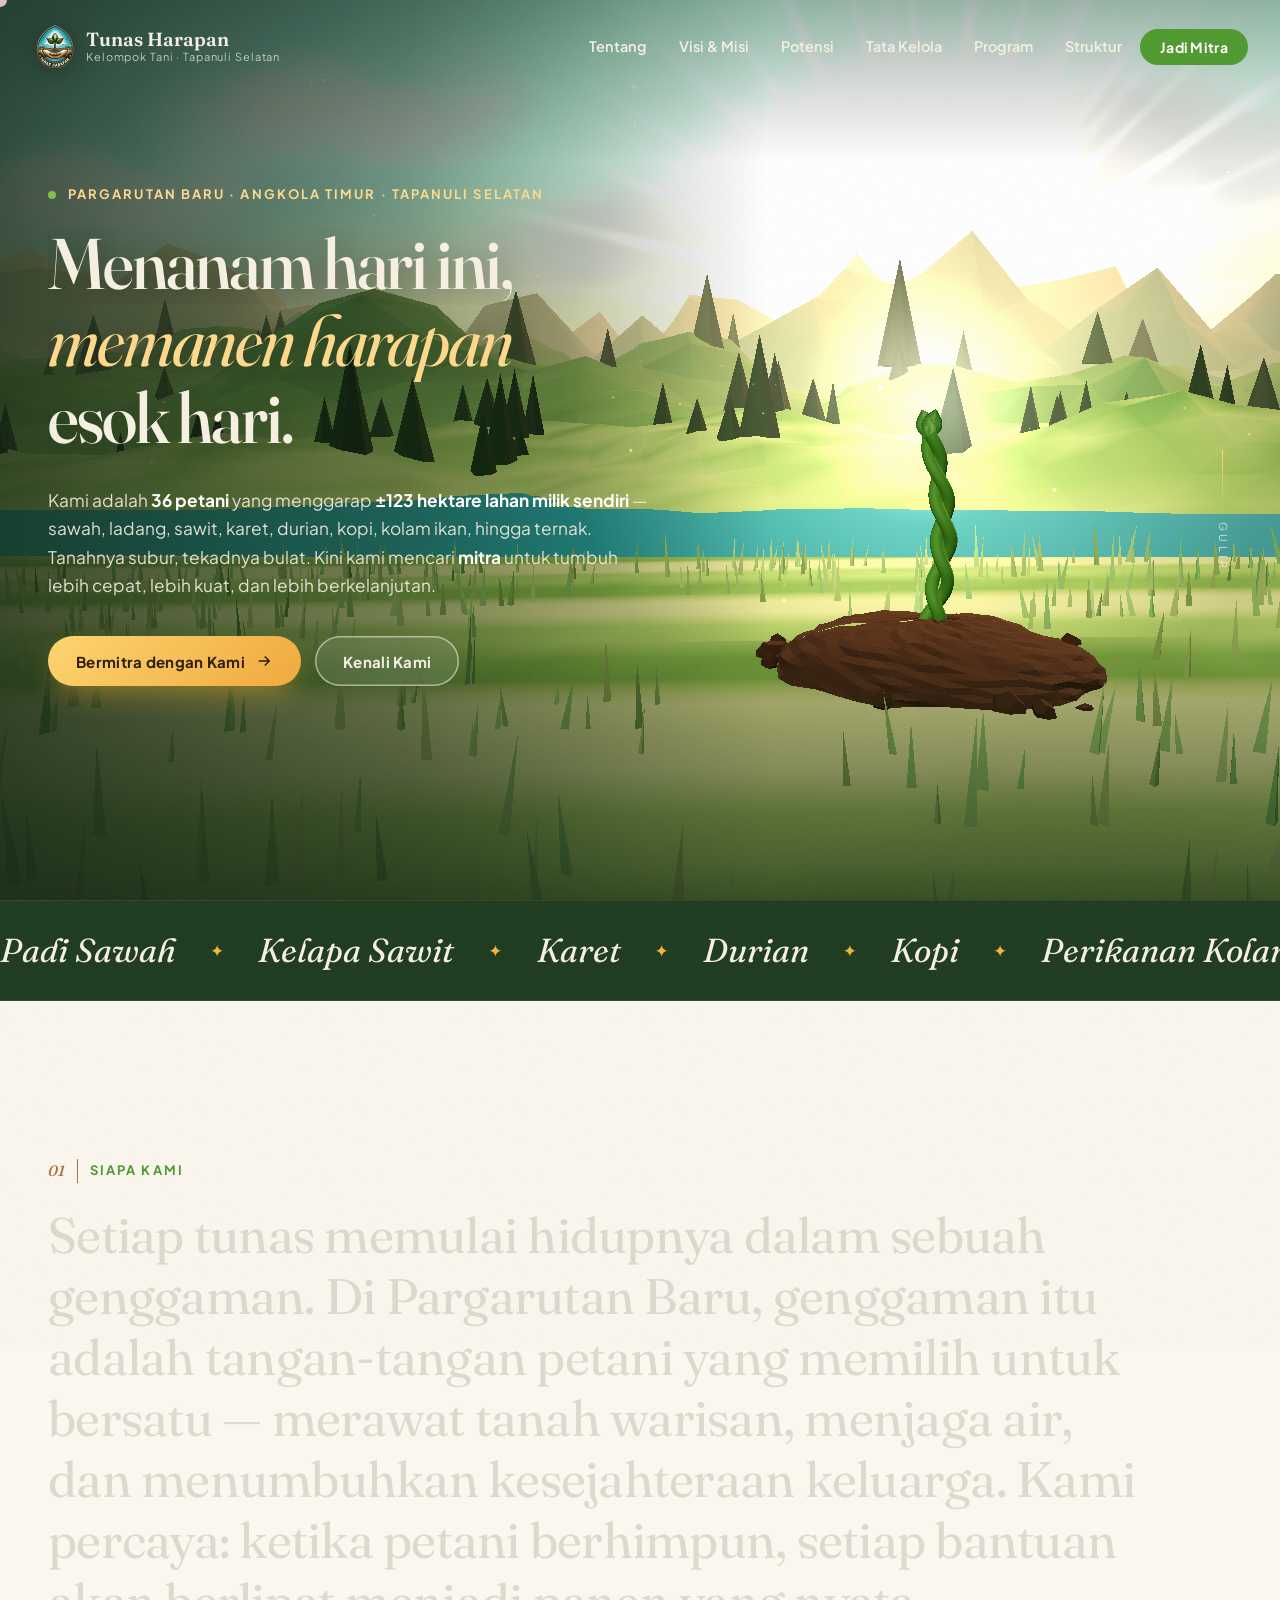
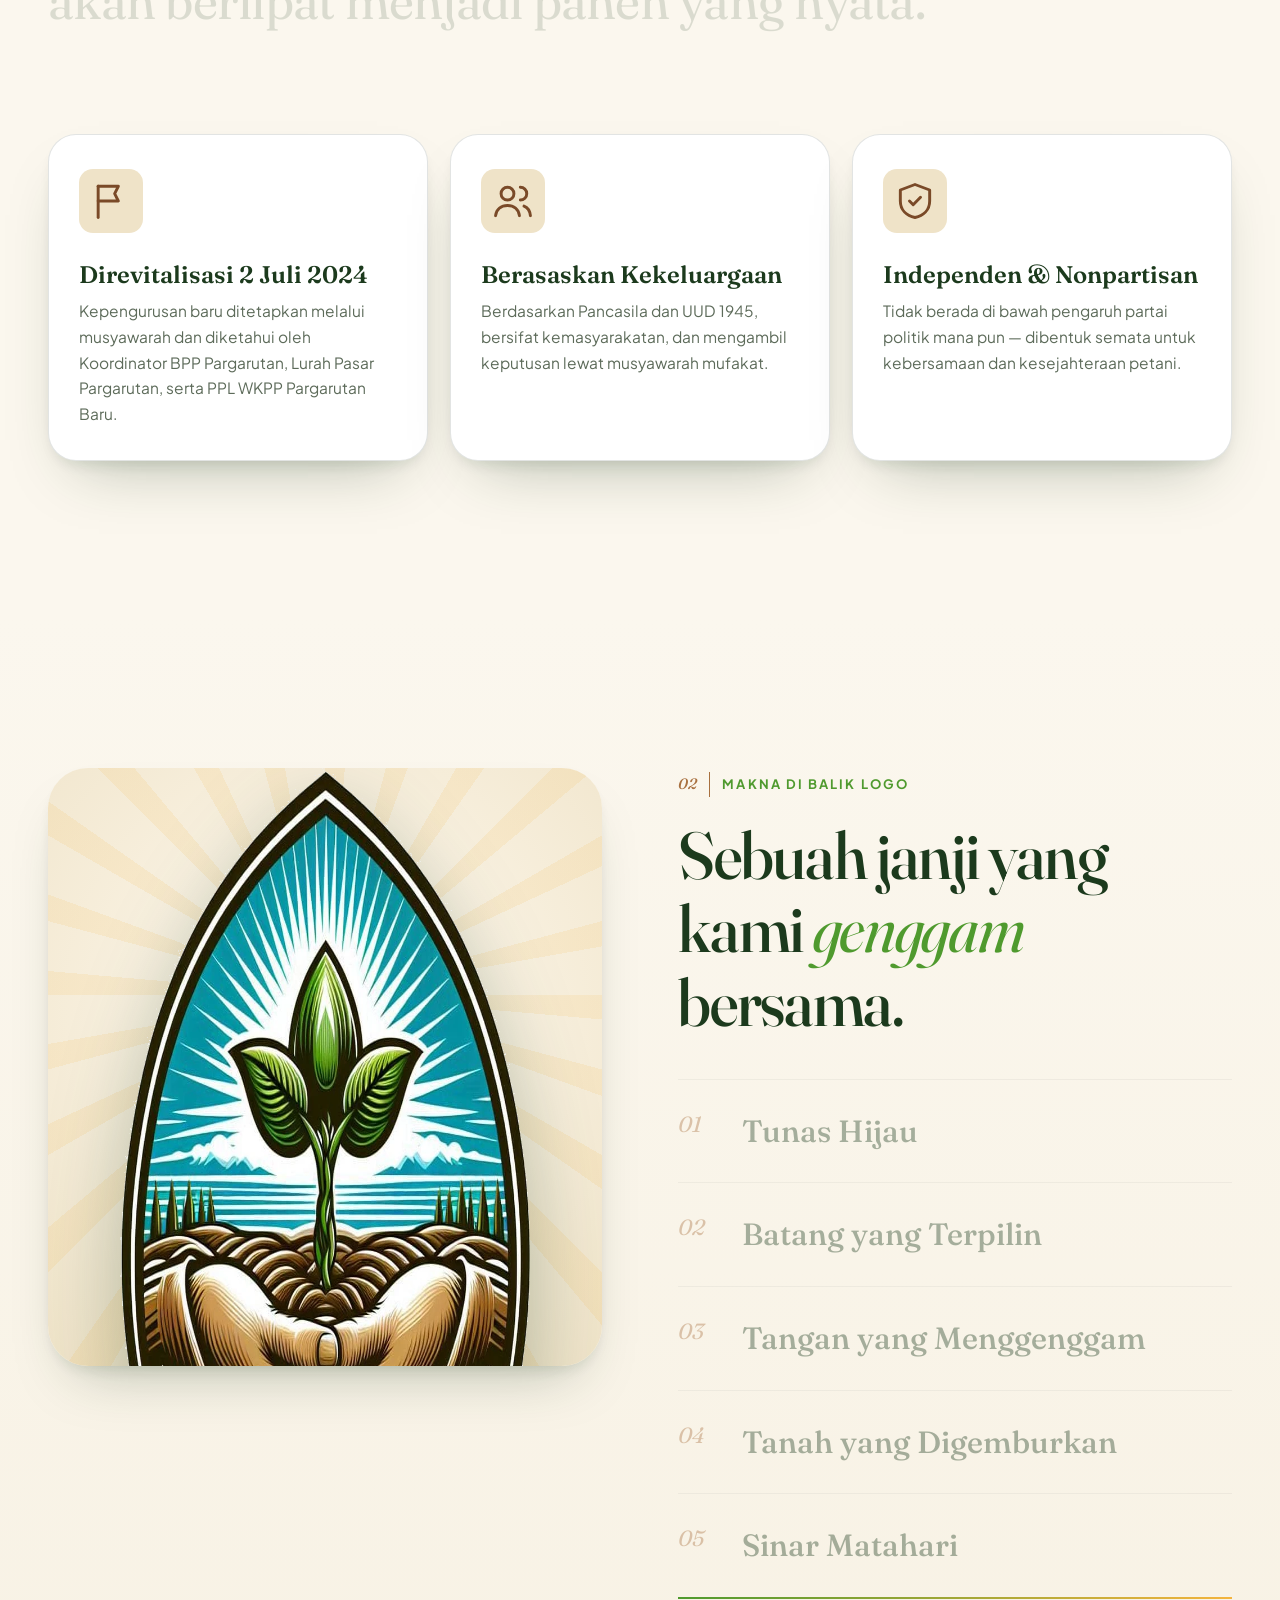
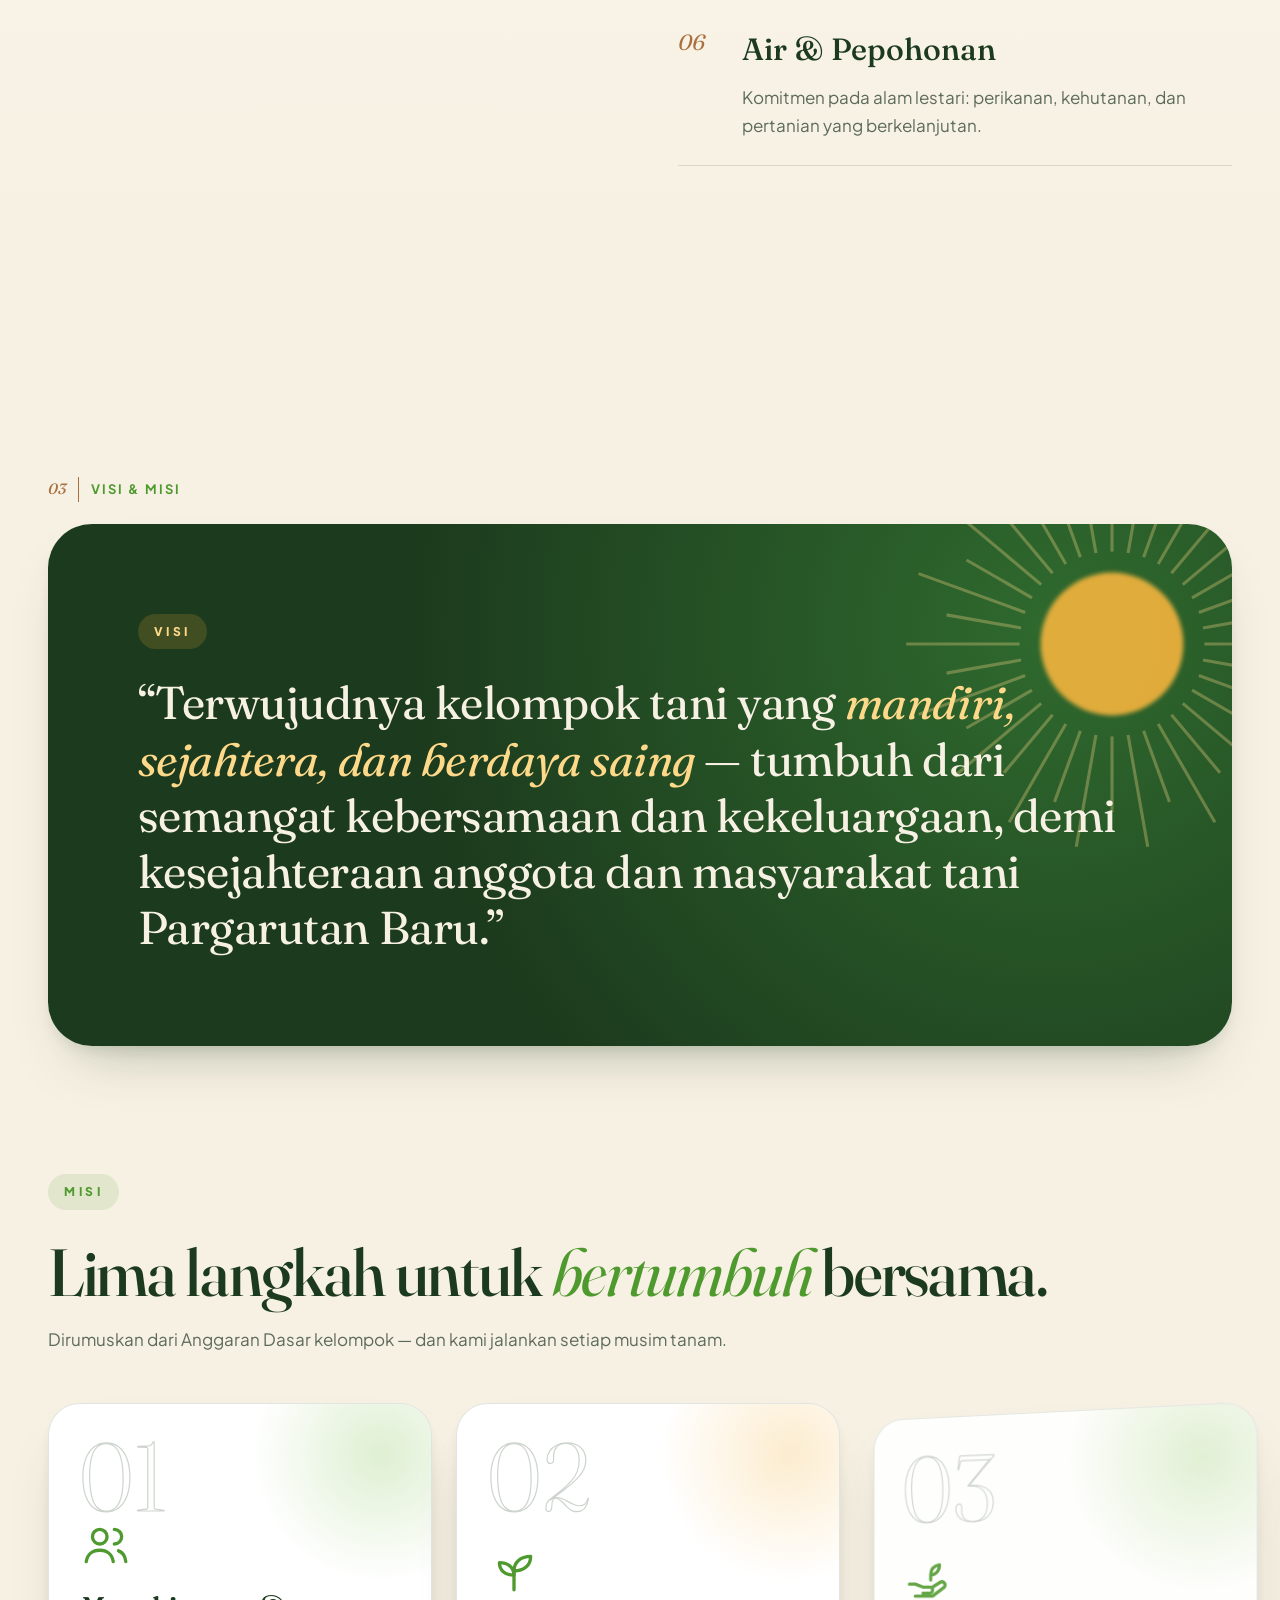
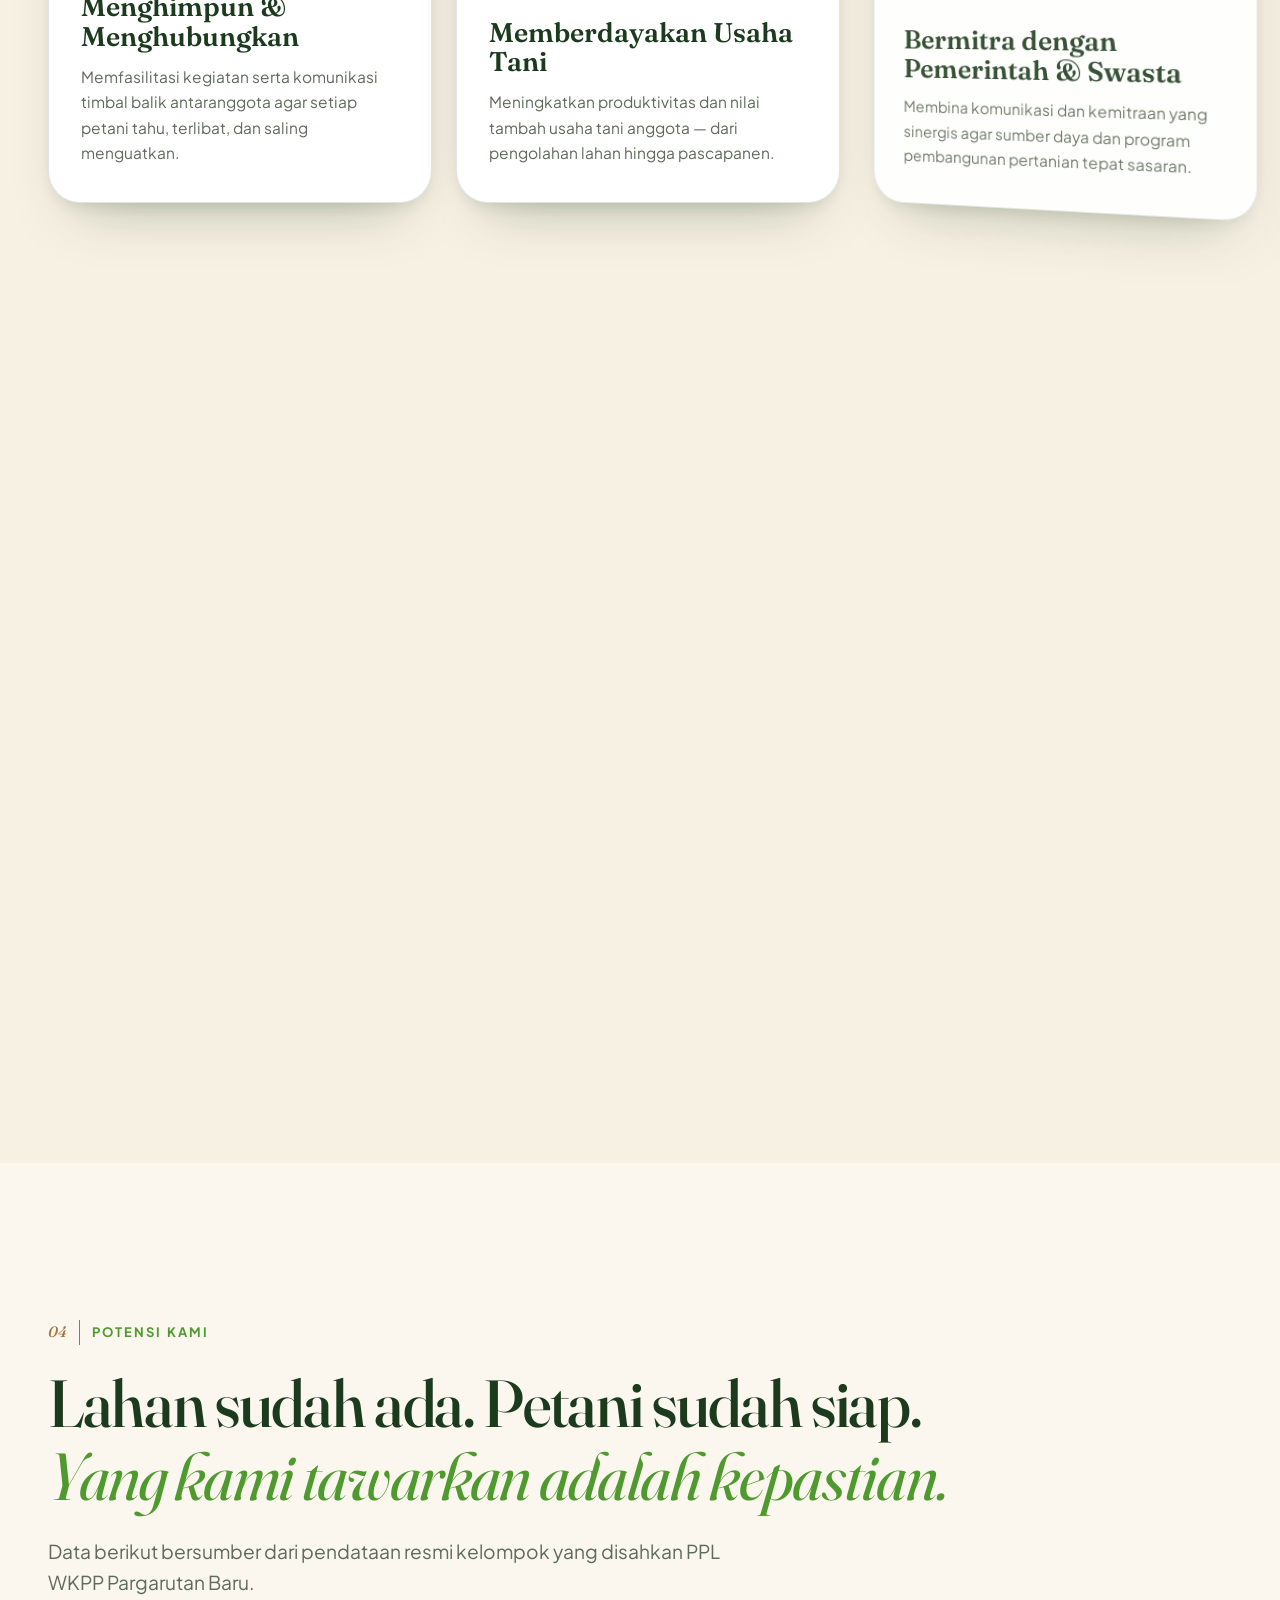
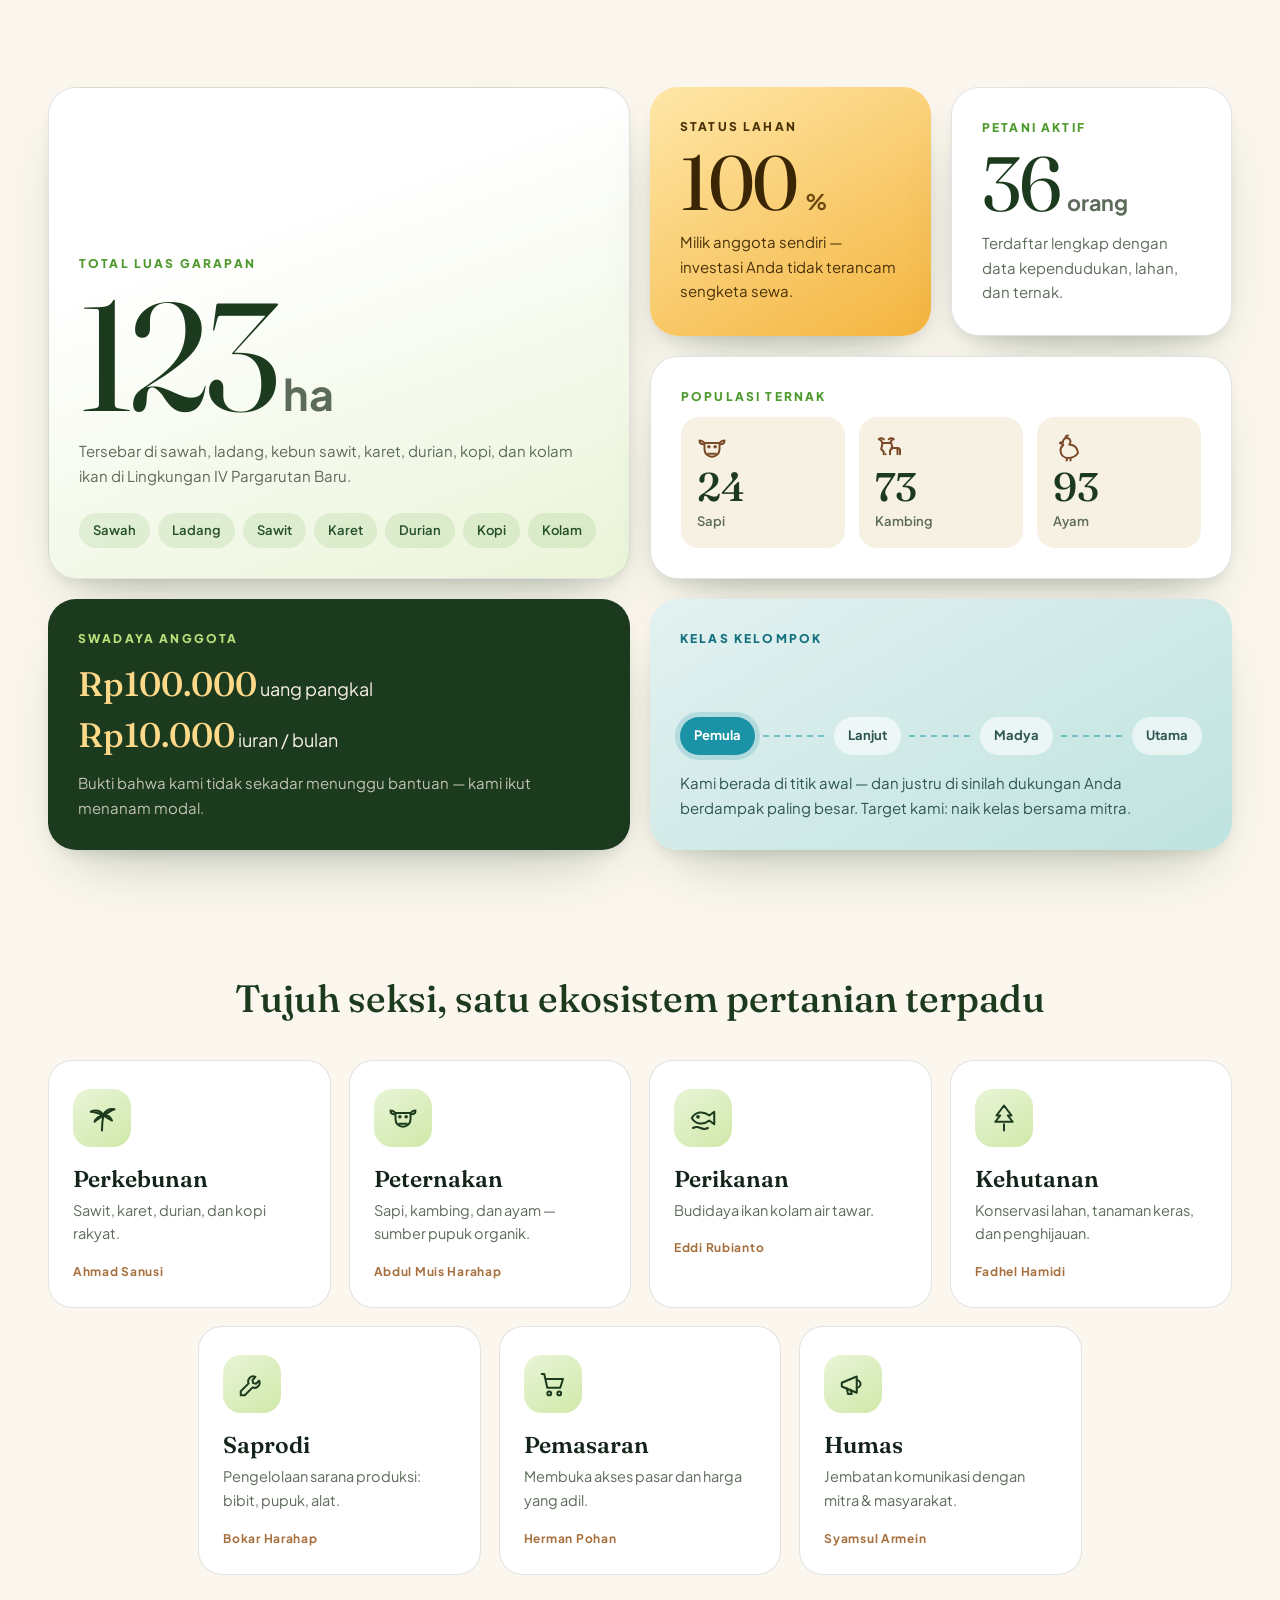
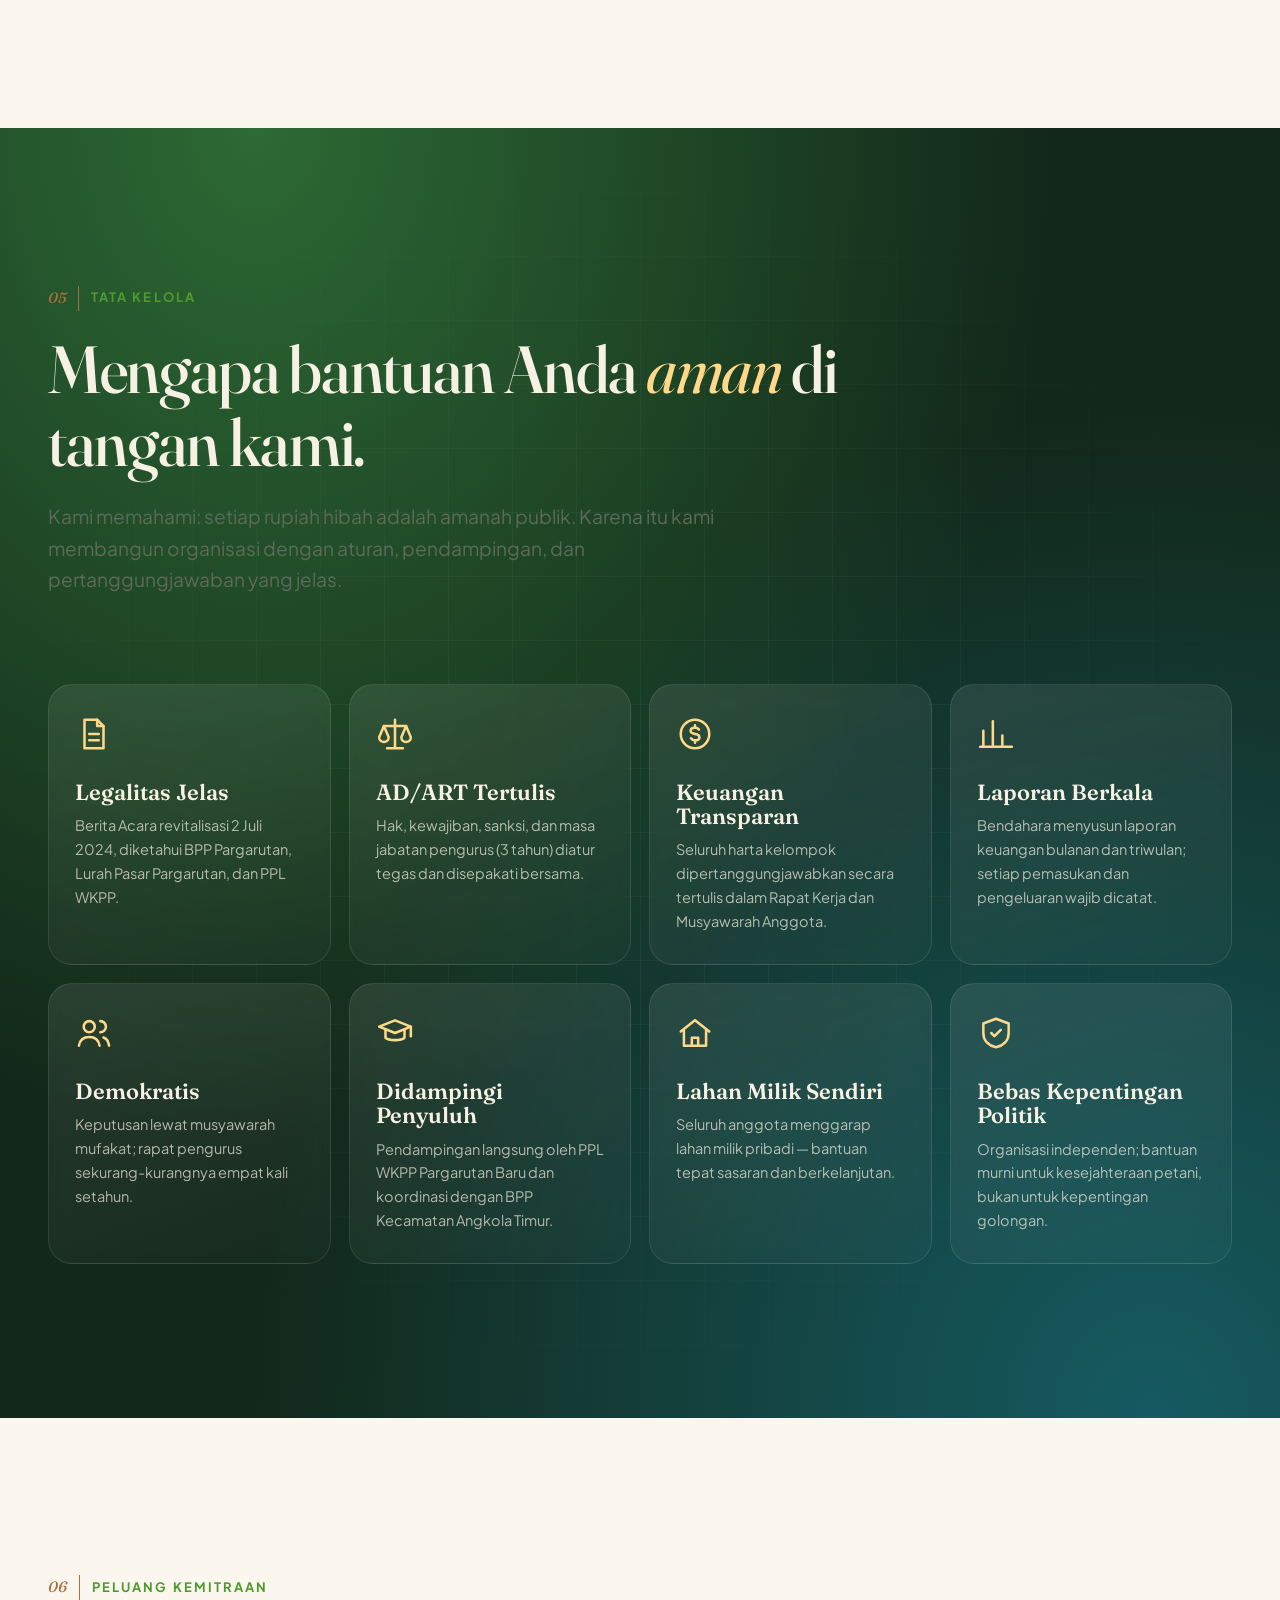
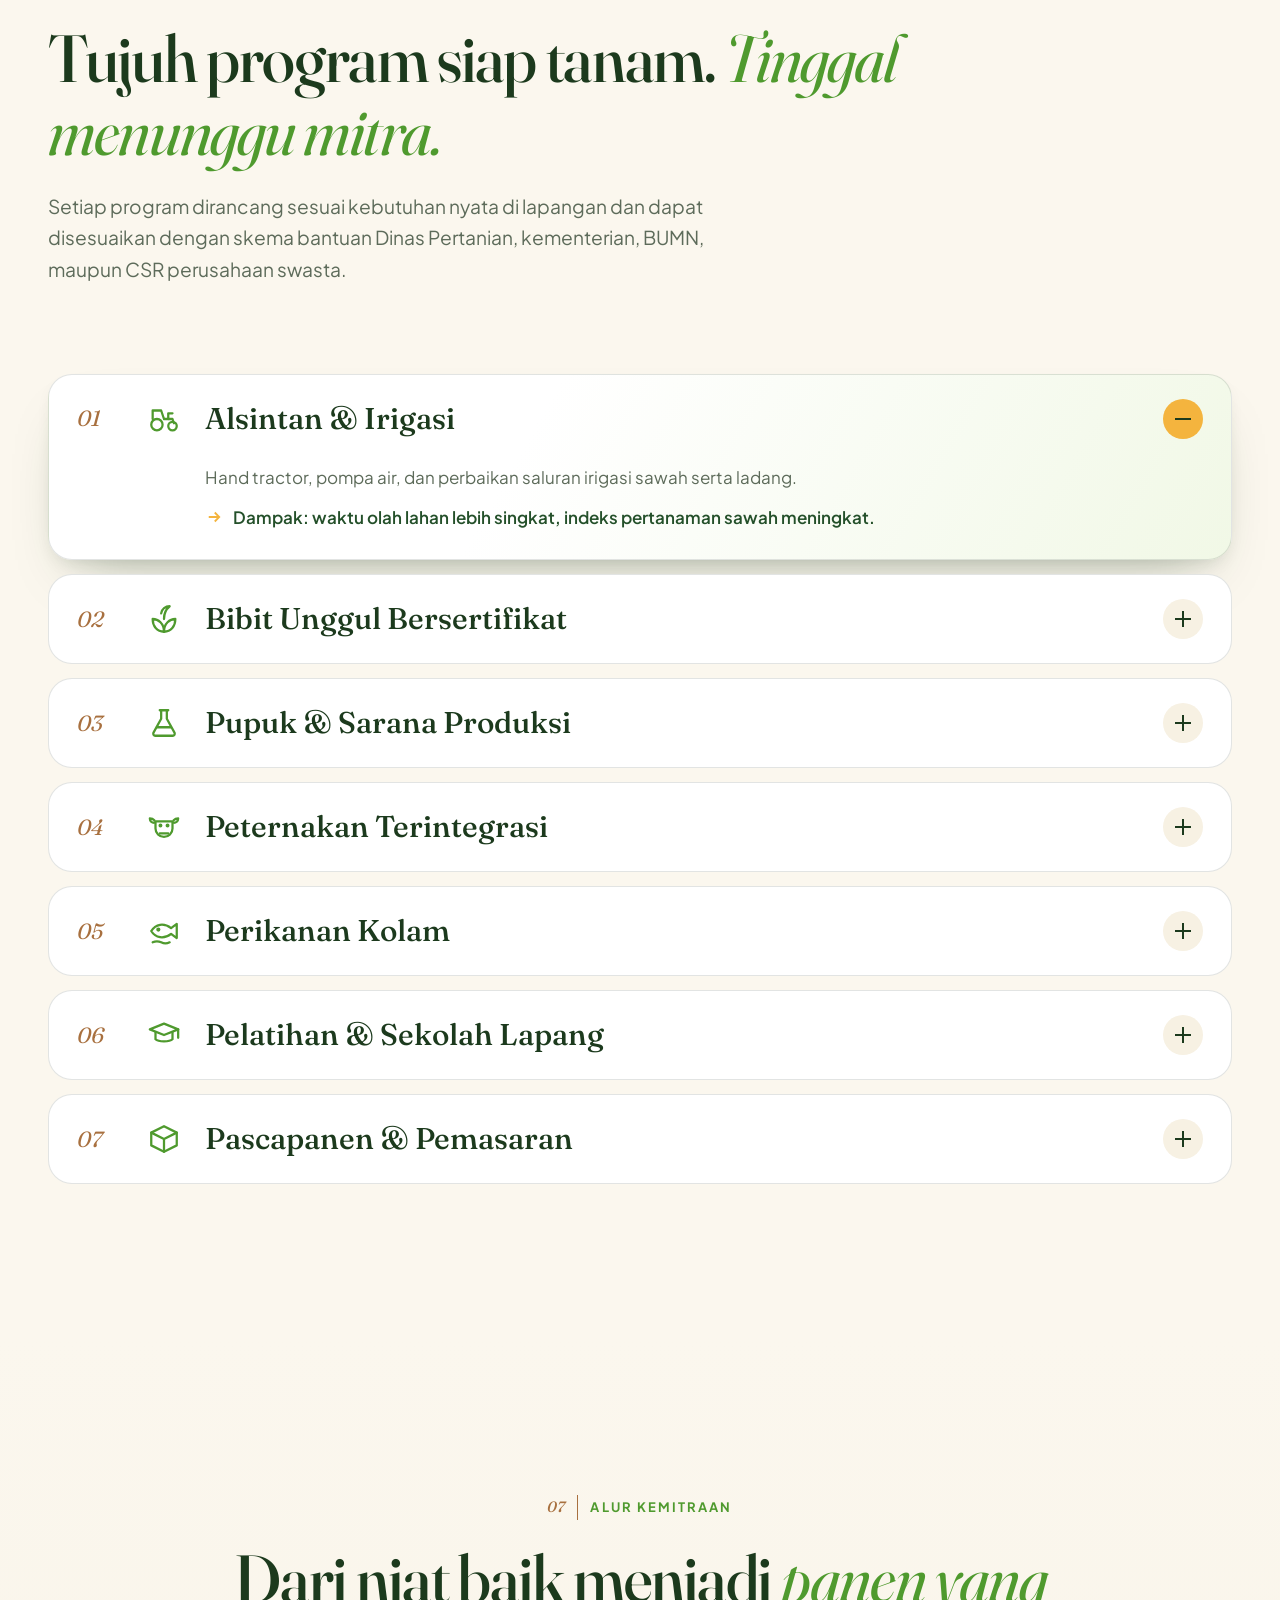
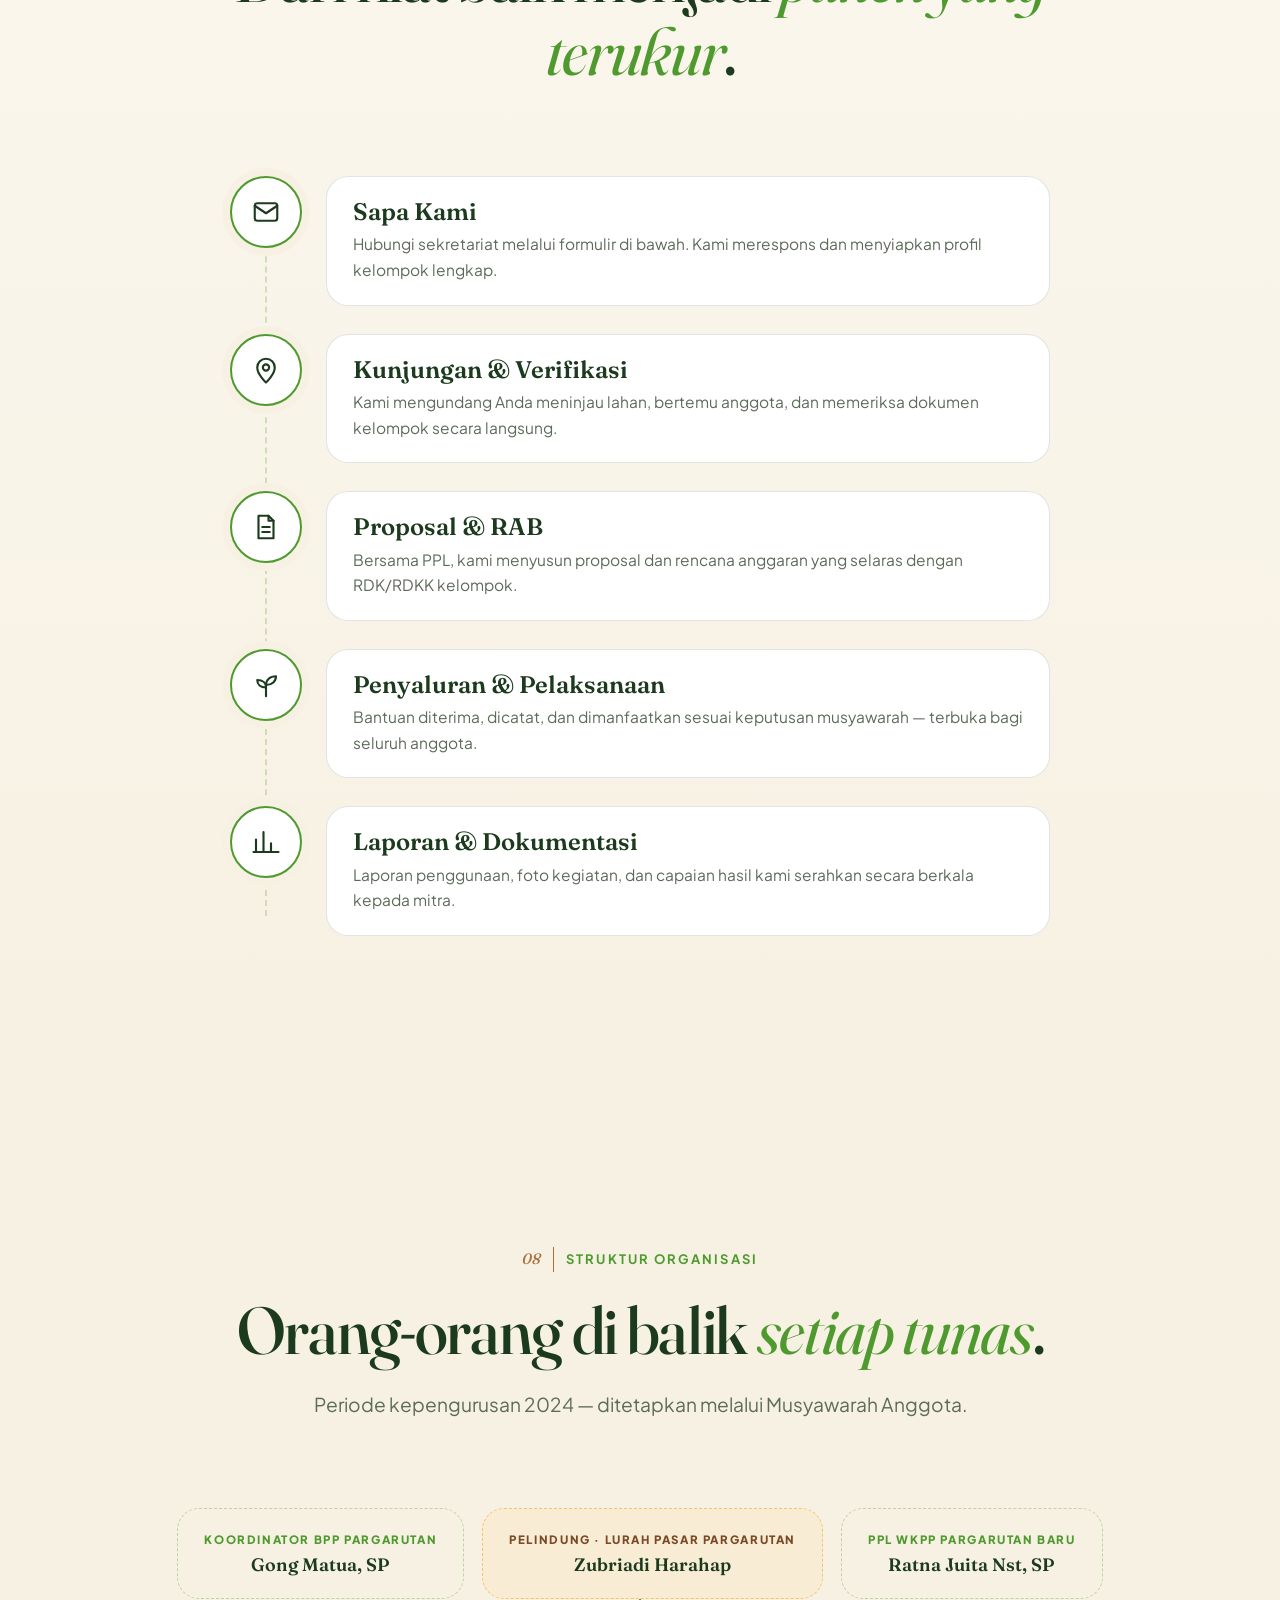
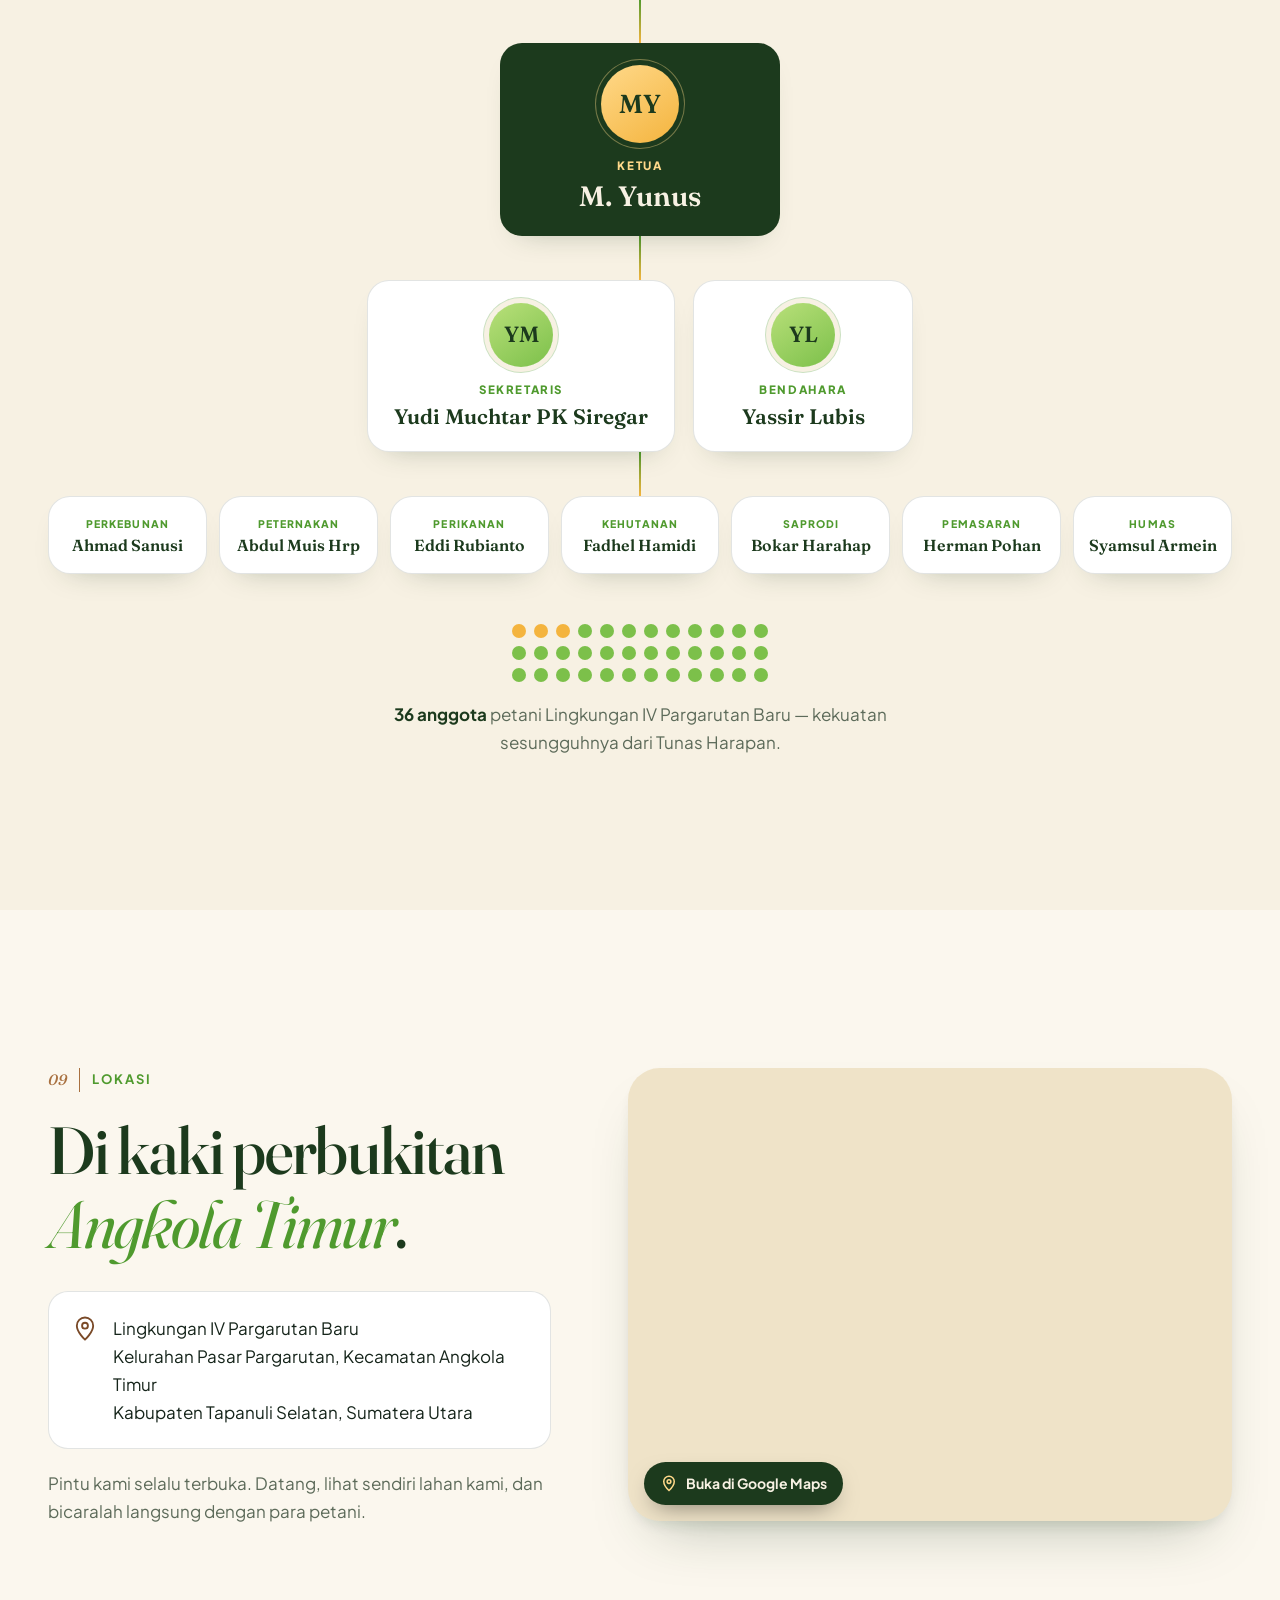
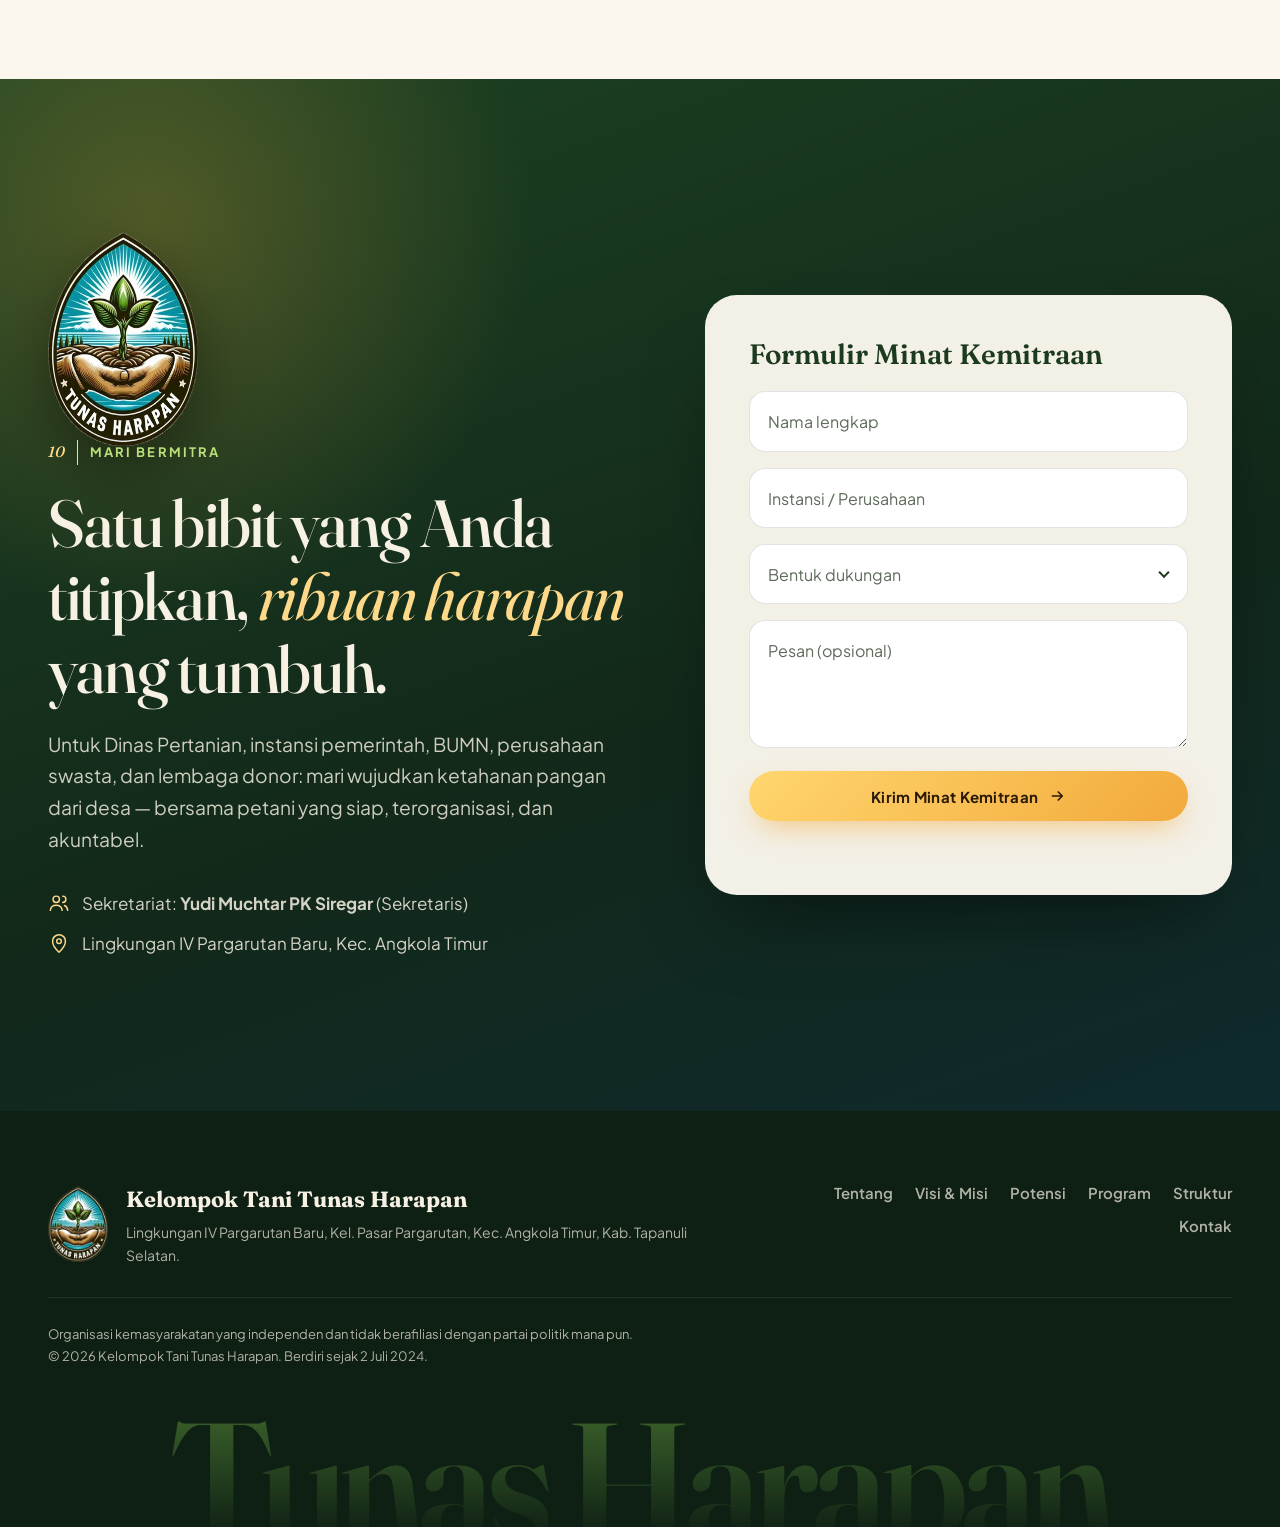
==== index.html @ 97c8603d "Buat website profil 3D Kelompok Tani Tunas Harapan - Hero 3D (Three.js): lanskap senja Tapanuli Sela" ====
<!doctype html>
<html lang="id">
<head>
  <meta charset="utf-8" />
  <meta name="viewport" content="width=device-width, initial-scale=1" />
  <title>Kelompok Tani Tunas Harapan — Menanam Hari Ini, Memanen Harapan Esok</title>
  <meta name="description" content="Kelompok Tani Tunas Harapan, Lingkungan IV Pargarutan Baru, Kec. Angkola Timur, Kab. Tapanuli Selatan. 36 petani, ±123 hektare lahan milik sendiri, siap bermitra dengan pemerintah dan swasta untuk pertanian yang berdaulat dan berkelanjutan." />
  <meta name="theme-color" content="#1f3d1c" />
  <meta property="og:title" content="Kelompok Tani Tunas Harapan — Pargarutan Baru, Tapanuli Selatan" />
  <meta property="og:description" content="36 petani. ±123 hektare lahan milik sendiri. Satu tekad: menumbuhkan kesejahteraan dari tanah Angkola Timur. Mari bermitra." />
  <meta property="og:image" content="assets/img/og-image.jpg" />
  <meta property="og:type" content="website" />
  <link rel="icon" type="image/png" href="assets/img/favicon.png" />
  <link rel="preconnect" href="https://fonts.googleapis.com" />
  <link rel="preconnect" href="https://fonts.gstatic.com" crossorigin />
  <link href="https://fonts.googleapis.com/css2?family=Fraunces:ital,opsz,wght@0,9..144,300..800;1,9..144,300..700&family=Plus+Jakarta+Sans:wght@300;400;500;600;700;800&display=swap" rel="stylesheet" />
  <link rel="stylesheet" href="assets/css/style.css" />
  <script>document.documentElement.classList.add('js');</script>
</head>
<body class="is-loading">
  <!-- Ikon SVG -->
  <svg width="0" height="0" style="position:absolute" aria-hidden="true">
    <defs>
      <symbol id="i-sprout" viewBox="0 0 24 24"><path d="M12 21v-9"/><path d="M12 12c0-4 3-7 8-7 0 4-3 7-8 7Z"/><path d="M12 14c0-3.5-2.6-6-7-6 0 3.5 2.6 6 7 6Z"/></symbol>
      <symbol id="i-palm" viewBox="0 0 24 24"><path d="M12 22c0-5 .5-9 1-12"/><path d="M13 10C11 6 7 5 3 7c3 0 6 1 10 3Z"/><path d="M13 10c1-4 5-6 9-5-3 1-6 3-9 5Z"/><path d="M13 10c3-1 6 1 7 4-2-1-4-2-7-4Z"/><path d="M13 10c-3 0-6 2-7 5 2-2 4-3 7-5Z"/></symbol>
      <symbol id="i-cow" viewBox="0 0 24 24"><path d="M5 9c-1.5 0-3-1-3-3 1.5 0 2.5.5 3.2 1.2"/><path d="M19 9c1.5 0 3-1 3-3-1.5 0-2.5.5-3.2 1.2"/><path d="M6 8h12v5a6 6 0 0 1-12 0Z"/><path d="M9 16.5h6"/><circle cx="9.5" cy="11" r=".6" fill="currentColor"/><circle cx="14.5" cy="11" r=".6" fill="currentColor"/></symbol>
      <symbol id="i-goat" viewBox="0 0 24 24"><path d="M7 5c-1-1-3-1-4 0 1 0 2 1 2.5 2"/><path d="M11 5c1-1 3-1 4 0-1 0-2 1-2.5 2"/><path d="M6 8h7l1 4-2 2v3"/><path d="M6 8l-1 5 2 2v2"/><path d="M13 12h5a2 2 0 0 1 2 2v3M18 12v5"/><path d="M8.5 17h0"/></symbol>
      <symbol id="i-hen" viewBox="0 0 24 24"><path d="M8 7a3 3 0 1 1 5 2.2c3.5.2 6.5 2.5 7 6.8-2 3-5 4-8 4s-6-2-6-6c0-2 1-3.5 2.2-4.3"/><path d="M8 7 5.5 8 8 9"/><path d="M10 4c0-1 .8-2 2-2"/><path d="M11 20v2M14 20v2"/></symbol>
      <symbol id="i-fish" viewBox="0 0 24 24"><path d="M3 12c3-5 9-6 14-2l4-3v10l-4-3c-5 4-11 3-14-2Z"/><circle cx="8" cy="11" r=".7" fill="currentColor"/><path d="M4 20c2-1 4-1 6 0s4 1 6 0"/></symbol>
      <symbol id="i-tree" viewBox="0 0 24 24"><path d="M12 22v-5"/><path d="M12 2 6 10h3l-4 5h14l-4-5h3Z"/></symbol>
      <symbol id="i-tools" viewBox="0 0 24 24"><path d="M14.7 6.3a4 4 0 0 0-5.4 5.2L3 17.8V21h3.2l6.3-6.3a4 4 0 0 0 5.2-5.4l-2.5 2.5-2.3-.5-.5-2.3Z"/></symbol>
      <symbol id="i-cart" viewBox="0 0 24 24"><path d="M3 4h2l2.4 11h10.4L20 8H6.2"/><circle cx="9" cy="19.5" r="1.5"/><circle cx="17" cy="19.5" r="1.5"/></symbol>
      <symbol id="i-mega" viewBox="0 0 24 24"><path d="M3 11v3l12 5V6L3 11Z"/><path d="M15 9a3 3 0 0 1 0 6"/><path d="M7 15.5 8 20h3l-1-3.3"/></symbol>
      <symbol id="i-shield" viewBox="0 0 24 24"><path d="M12 3 4 6v6c0 5 3.5 8 8 9 4.5-1 8-4 8-9V6Z"/><path d="m9 12 2 2 4-4"/></symbol>
      <symbol id="i-doc" viewBox="0 0 24 24"><path d="M14 3H6v18h12V7Z"/><path d="M14 3v4h4"/><path d="M9 12h6M9 16h6"/></symbol>
      <symbol id="i-users" viewBox="0 0 24 24"><circle cx="9" cy="8" r="3.5"/><path d="M2.5 20c.5-3.5 3-5.5 6.5-5.5s6 2 6.5 5.5"/><path d="M16 4.5a3.5 3.5 0 0 1 0 7"/><path d="M18 14.8c2 .7 3.2 2.5 3.5 5.2"/></symbol>
      <symbol id="i-scale" viewBox="0 0 24 24"><path d="M12 3v18M7 21h10"/><path d="M5 7h14"/><path d="m5 7-3 7a3 3 0 0 0 6 0Z"/><path d="m19 7-3 7a3 3 0 0 0 6 0Z"/></symbol>
      <symbol id="i-flag" viewBox="0 0 24 24"><path d="M5 21V4"/><path d="M5 4h11l-2 4 2 4H5"/></symbol>
      <symbol id="i-home" viewBox="0 0 24 24"><path d="M3 11 12 4l9 7"/><path d="M5 10v10h14V10"/><path d="M10 20v-5h4v5"/></symbol>
      <symbol id="i-coin" viewBox="0 0 24 24"><circle cx="12" cy="12" r="9"/><path d="M14.5 9.2c-.6-.8-1.5-1.2-2.5-1.2-1.7 0-2.8.9-2.8 2s1 1.7 2.8 2 2.8.9 2.8 2-1.1 2-2.8 2c-1.1 0-2-.5-2.6-1.3M12 6.5V8m0 8v1.5"/></symbol>
      <symbol id="i-guide" viewBox="0 0 24 24"><path d="M2 8l10-4 10 4-10 4Z"/><path d="M6 10v5c2 2 10 2 12 0v-5"/><path d="M22 8v6"/></symbol>
      <symbol id="i-tractor" viewBox="0 0 24 24"><circle cx="7" cy="16" r="4"/><circle cx="18" cy="17" r="3"/><path d="M4 12V6h6l2 6"/><path d="M12 12h6l1 3"/><path d="M15 12V8h3"/></symbol>
      <symbol id="i-drop" viewBox="0 0 24 24"><path d="M12 3s6 6.5 6 11a6 6 0 0 1-12 0c0-4.5 6-11 6-11Z"/></symbol>
      <symbol id="i-seed" viewBox="0 0 24 24"><path d="M12 21c-5 0-8-4-8-9 4 0 8 3 8 9Z"/><path d="M12 21c5 0 8-4 8-9-4 0-8 3-8 9Z"/><path d="M12 12c0-4 1.5-7 4-9-3 0-5.5 2-6 5"/></symbol>
      <symbol id="i-flask" viewBox="0 0 24 24"><path d="M9 3h6M10 3v6L4.5 19a1.5 1.5 0 0 0 1.3 2h12.4a1.5 1.5 0 0 0 1.3-2L14 9V3"/><path d="M7 15h10"/></symbol>
      <symbol id="i-box" viewBox="0 0 24 24"><path d="M3 7.5 12 3l9 4.5v9L12 21l-9-4.5Z"/><path d="M3 7.5 12 12l9-4.5M12 12v9"/></symbol>
      <symbol id="i-chart" viewBox="0 0 24 24"><path d="M4 20V10M10 20V4M16 20v-7M22 20H2"/></symbol>
      <symbol id="i-pin" viewBox="0 0 24 24"><path d="M12 22s7-6.5 7-12a7 7 0 0 0-14 0c0 5.5 7 12 7 12Z"/><circle cx="12" cy="10" r="2.5"/></symbol>
      <symbol id="i-check" viewBox="0 0 24 24"><path d="m5 12.5 4.5 4.5L19 7"/></symbol>
      <symbol id="i-arrow" viewBox="0 0 24 24"><path d="M5 12h14M13 6l6 6-6 6"/></symbol>
      <symbol id="i-hand" viewBox="0 0 24 24"><path d="M3 14h3l4 1.5h3.5a1.5 1.5 0 0 1 0 3H10"/><path d="M6 20h9l6-4.5a1.6 1.6 0 0 0-2-2.4L15 15.5"/><path d="M14 9.5c0-2.5 1.5-4.5 4.5-5 0 2.8-1.7 5-4.5 5Zm0 0V12"/></symbol>
      <symbol id="i-sun" viewBox="0 0 24 24"><circle cx="12" cy="12" r="4"/><path d="M12 2v2M12 20v2M4.9 4.9l1.4 1.4M17.7 17.7l1.4 1.4M2 12h2M20 12h2M4.9 19.1l1.4-1.4M17.7 6.3l1.4-1.4"/></symbol>
      <symbol id="i-mail" viewBox="0 0 24 24"><rect x="3" y="5" width="18" height="14" rx="2"/><path d="m3 7 9 6 9-6"/></symbol>
      <symbol id="i-wa" viewBox="0 0 24 24"><path d="M4 20l1.2-3.6A8 8 0 1 1 8 19Z"/><path d="M9 9.5c0 3 2.5 5.5 5.5 5.5l1-1.5-2-1-1 1c-1-.5-1.5-1-2-2l1-1-1-2Z"/></symbol>
    </defs>
  </svg>

  <!-- Preloader -->
  <div class="loader" id="loader" aria-hidden="true">
    <div class="loader__inner">
      <svg class="loader__ring" viewBox="0 0 120 120"><circle cx="60" cy="60" r="54"/><circle class="loader__prog" cx="60" cy="60" r="54"/></svg>
      <img src="assets/img/logo-360.webp" alt="" class="loader__logo" width="90" height="107" />
    </div>
    <p class="loader__text">Menyemai harapan<span class="loader__dots"></span></p>
    <span class="loader__pct" id="loaderPct">0%</span>
  </div>

  <div class="grain" aria-hidden="true"></div>
  <div class="cursor" aria-hidden="true"><span></span></div>
  <div class="progress-bar" aria-hidden="true"><span id="progressBar"></span></div>

  <!-- Navigasi -->
  <header class="nav" id="nav">
    <a href="#beranda" class="nav__brand" aria-label="Beranda Tunas Harapan">
      <img src="assets/img/logo-360.webp" alt="Logo Kelompok Tani Tunas Harapan" width="40" height="48" />
      <span><strong>Tunas Harapan</strong><small>Kelompok Tani · Tapanuli Selatan</small></span>
    </a>
    <nav class="nav__links" id="navLinks" aria-label="Navigasi utama">
      <a href="#tentang">Tentang</a>
      <a href="#visi-misi">Visi &amp; Misi</a>
      <a href="#potensi">Potensi</a>
      <a href="#kepercayaan">Tata Kelola</a>
      <a href="#program">Program</a>
      <a href="#struktur">Struktur</a>
      <a href="#kontak" class="btn btn--sm btn--leaf magnetic">Jadi Mitra</a>
    </nav>
    <button class="nav__toggle" id="navToggle" aria-label="Buka menu" aria-expanded="false"><span></span><span></span></button>
  </header>

  <main>
    <!-- ================= HERO ================= -->
    <section class="hero" id="beranda">
      <canvas class="hero__canvas" id="heroCanvas" aria-hidden="true"></canvas>
      <div class="hero__fallback" aria-hidden="true"></div>
      <div class="hero__scrim" aria-hidden="true"></div>

      <div class="hero__content">
        <p class="eyebrow hero__eyebrow reveal-up"><span class="dot"></span> Pargarutan Baru · Angkola Timur · Tapanuli Selatan</p>
        <h1 class="hero__title">
          <span class="line"><span>Menanam hari ini,</span></span>
          <span class="line"><span><em>memanen harapan</em></span></span>
          <span class="line"><span>esok hari.</span></span>
        </h1>
        <p class="hero__lead reveal-up">
          Kami adalah <strong>36 petani</strong> yang menggarap <strong>±123 hektare lahan milik sendiri</strong><span class="hide-sm"> —
          sawah, ladang, sawit, karet, durian, kopi, kolam ikan, hingga ternak</span>.
          Tanahnya subur, tekadnya bulat. Kini kami mencari <strong>mitra</strong> untuk tumbuh lebih cepat, lebih kuat, dan lebih berkelanjutan.
        </p>
        <div class="hero__cta reveal-up">
          <a href="#kontak" class="btn btn--sun magnetic">Bermitra dengan Kami <svg><use href="#i-arrow"/></svg></a>
          <a href="#tentang" class="btn btn--ghost magnetic">Kenali Kami</a>
        </div>
      </div>

      <div class="hero__stats reveal-up" role="list">
        <div role="listitem"><b data-count="36">0</b><span>Petani anggota</span></div>
        <div role="listitem"><b data-count="123" data-prefix="±">0</b><span>Hektare lahan</span></div>
        <div role="listitem"><b data-count="7">0</b><span>Seksi usaha</span></div>
        <div role="listitem"><b data-count="190">0</b><span>Ekor ternak</span></div>
      </div>

      <a href="#tentang" class="hero__scroll" aria-label="Gulir ke bawah"><span></span>Gulir</a>
    </section>

    <!-- Marquee komoditas -->
    <div class="marquee" aria-label="Komoditas kami">
      <div class="marquee__track">
        <span>Padi Sawah</span><i>✦</i><span>Kelapa Sawit</span><i>✦</i><span>Karet</span><i>✦</i><span>Durian</span><i>✦</i><span>Kopi</span><i>✦</i><span>Perikanan Kolam</span><i>✦</i><span>Sapi</span><i>✦</i><span>Kambing</span><i>✦</i><span>Ayam</span><i>✦</i><span>Tanaman Ladang</span><i>✦</i>
        <span>Padi Sawah</span><i>✦</i><span>Kelapa Sawit</span><i>✦</i><span>Karet</span><i>✦</i><span>Durian</span><i>✦</i><span>Kopi</span><i>✦</i><span>Perikanan Kolam</span><i>✦</i><span>Sapi</span><i>✦</i><span>Kambing</span><i>✦</i><span>Ayam</span><i>✦</i><span>Tanaman Ladang</span><i>✦</i>
      </div>
    </div>

    <!-- ================= TENTANG / MANIFESTO ================= -->
    <section class="section manifesto" id="tentang">
      <div class="container">
        <p class="eyebrow"><span class="num">01</span> Siapa Kami</p>
        <p class="manifesto__text split-words">
          Setiap tunas memulai hidupnya dalam sebuah genggaman. Di Pargarutan Baru, genggaman itu adalah
          tangan-tangan petani yang memilih untuk bersatu — merawat tanah warisan, menjaga air, dan menumbuhkan
          kesejahteraan keluarga. Kami percaya: ketika petani berhimpun, setiap bantuan akan berlipat menjadi panen yang nyata.
        </p>
        <div class="about-grid">
          <article class="about-card tilt">
            <svg class="ic"><use href="#i-flag"/></svg>
            <h3>Direvitalisasi 2 Juli 2024</h3>
            <p>Kepengurusan baru ditetapkan melalui musyawarah dan diketahui oleh Koordinator BPP Pargarutan, Lurah Pasar Pargarutan, serta PPL WKPP Pargarutan Baru.</p>
          </article>
          <article class="about-card tilt">
            <svg class="ic"><use href="#i-users"/></svg>
            <h3>Berasaskan Kekeluargaan</h3>
            <p>Berdasarkan Pancasila dan UUD 1945, bersifat kemasyarakatan, dan mengambil keputusan lewat musyawarah mufakat.</p>
          </article>
          <article class="about-card tilt">
            <svg class="ic"><use href="#i-shield"/></svg>
            <h3>Independen &amp; Nonpartisan</h3>
            <p>Tidak berada di bawah pengaruh partai politik mana pun — dibentuk semata untuk kebersamaan dan kesejahteraan petani.</p>
          </article>
        </div>
      </div>
    </section>

    <!-- ================= MAKNA LOGO ================= -->
    <section class="section logo-story" id="makna-logo">
      <div class="container logo-story__grid">
        <div class="logo-story__visual">
          <div class="logo-stage" id="logoStage">
            <div class="logo-stage__halo"></div>
            <img src="assets/img/logo-tunas-harapan.webp" alt="Logo Kelompok Tani Tunas Harapan: tunas hijau tumbuh dari tanah dalam genggaman dua tangan, dengan sinar matahari dan lanskap biru" id="logoImg" width="729" height="869" loading="lazy" />
          </div>
        </div>
        <div class="logo-story__text">
          <p class="eyebrow"><span class="num">02</span> Makna di Balik Logo</p>
          <h2 class="h2">Sebuah janji yang kami <em>genggam</em> bersama.</h2>
          <ol class="meaning" id="meaning">
            <li data-focus="50% 30%" data-scale="2.1"><span>Tunas Hijau</span><p>Harapan dan generasi baru petani — kecil hari ini, kokoh dan berbuah esok hari.</p></li>
            <li data-focus="50% 50%" data-scale="2"><span>Batang yang Terpilin</span><p>Kekuatan yang lahir dari persatuan: helai-helai yang saling menguatkan tak mudah patah.</p></li>
            <li data-focus="50% 64%" data-scale="1.9"><span>Tangan yang Menggenggam</span><p>Kepedulian dan tanggung jawab — setiap amanah dan bantuan kami rawat dengan sepenuh hati.</p></li>
            <li data-focus="50% 55%" data-scale="1.7"><span>Tanah yang Digemburkan</span><p>Lahan produktif milik anggota sendiri, siap ditanami dan dikembangkan.</p></li>
            <li data-focus="50% 22%" data-scale="1.6"><span>Sinar Matahari</span><p>Semangat yang tak pernah padam dan masa depan pertanian yang cerah.</p></li>
            <li data-focus="80% 52%" data-scale="1.8"><span>Air &amp; Pepohonan</span><p>Komitmen pada alam lestari: perikanan, kehutanan, dan pertanian yang berkelanjutan.</p></li>
          </ol>
        </div>
      </div>
    </section>

    <!-- ================= VISI & MISI ================= -->
    <section class="section vm" id="visi-misi">
      <div class="container">
        <p class="eyebrow"><span class="num">03</span> Visi &amp; Misi</p>
        <div class="vision tilt">
          <svg class="vision__sun" viewBox="0 0 200 200" aria-hidden="true">
            <g class="rays"></g>
            <circle cx="100" cy="100" r="34" />
          </svg>
          <span class="vision__label">Visi</span>
          <blockquote class="vision__quote">
            “Terwujudnya kelompok tani yang <em>mandiri, sejahtera, dan berdaya saing</em> — tumbuh dari semangat kebersamaan dan kekeluargaan, demi kesejahteraan anggota dan masyarakat tani Pargarutan Baru.”
          </blockquote>
        </div>
      </div>

      <div class="mission" id="mission">
        <div class="mission__intro">
          <span class="vision__label">Misi</span>
          <h2 class="h2">Lima langkah untuk <em>bertumbuh</em> bersama.</h2>
          <p class="muted">Dirumuskan dari Anggaran Dasar kelompok — dan kami jalankan setiap musim tanam.</p>
        </div>
        <div class="mission__track" id="missionTrack">
          <article class="mcard">
            <span class="mcard__n">01</span>
            <svg class="ic"><use href="#i-users"/></svg>
            <h3>Menghimpun &amp; Menghubungkan</h3>
            <p>Memfasilitasi kegiatan serta komunikasi timbal balik antaranggota agar setiap petani tahu, terlibat, dan saling menguatkan.</p>
          </article>
          <article class="mcard">
            <span class="mcard__n">02</span>
            <svg class="ic"><use href="#i-sprout"/></svg>
            <h3>Memberdayakan Usaha Tani</h3>
            <p>Meningkatkan produktivitas dan nilai tambah usaha tani anggota — dari pengolahan lahan hingga pascapanen.</p>
          </article>
          <article class="mcard">
            <span class="mcard__n">03</span>
            <svg class="ic"><use href="#i-hand"/></svg>
            <h3>Bermitra dengan Pemerintah &amp; Swasta</h3>
            <p>Membina komunikasi dan kemitraan yang sinergis agar sumber daya dan program pembangunan pertanian tepat sasaran.</p>
          </article>
          <article class="mcard">
            <span class="mcard__n">04</span>
            <svg class="ic"><use href="#i-home"/></svg>
            <h3>Menguatkan Ekonomi Keluarga</h3>
            <p>Menumbuhkembangkan sumber daya anggota agar berperan aktif dalam pemberdayaan ekonomi keluarga tani.</p>
          </article>
          <article class="mcard">
            <span class="mcard__n">05</span>
            <svg class="ic"><use href="#i-sun"/></svg>
            <h3>Berkarya &amp; Berprestasi</h3>
            <p>Mendorong setiap petani berkarya maksimal di subsektornya lewat tukar informasi, percontohan lahan, dan berbagi keterampilan.</p>
          </article>
        </div>
      </div>
    </section>

    <!-- ================= POTENSI ================= -->
    <section class="section potensi" id="potensi">
      <div class="container">
        <div class="section-head">
          <p class="eyebrow"><span class="num">04</span> Potensi Kami</p>
          <h2 class="h2">Lahan sudah ada. Petani sudah siap. <em>Yang kami tawarkan adalah kepastian.</em></h2>
          <p class="lead">Data berikut bersumber dari pendataan resmi kelompok yang disahkan PPL WKPP Pargarutan Baru.</p>
        </div>

        <div class="bento">
          <div class="bento__item bento__item--big tilt">
            <span class="kicker">Total luas garapan</span>
            <b class="bignum"><span data-count="123">0</span><small>ha</small></b>
            <p>Tersebar di sawah, ladang, kebun sawit, karet, durian, kopi, dan kolam ikan di Lingkungan IV Pargarutan Baru.</p>
            <div class="chips"><span>Sawah</span><span>Ladang</span><span>Sawit</span><span>Karet</span><span>Durian</span><span>Kopi</span><span>Kolam</span></div>
          </div>
          <div class="bento__item bento__item--accent tilt">
            <span class="kicker">Status lahan</span>
            <b class="bignum"><span data-count="100">0</span><small>%</small></b>
            <p>Milik anggota sendiri — investasi Anda tidak terancam sengketa sewa.</p>
          </div>
          <div class="bento__item tilt">
            <span class="kicker">Petani aktif</span>
            <b class="bignum"><span data-count="36">0</span><small>orang</small></b>
            <p>Terdaftar lengkap dengan data kependudukan, lahan, dan ternak.</p>
          </div>
          <div class="bento__item bento__item--livestock tilt">
            <span class="kicker">Populasi ternak</span>
            <div class="livestock">
              <div><svg class="ic"><use href="#i-cow"/></svg><b data-count="24">0</b><span>Sapi</span></div>
              <div><svg class="ic"><use href="#i-goat"/></svg><b data-count="73">0</b><span>Kambing</span></div>
              <div><svg class="ic"><use href="#i-hen"/></svg><b data-count="93">0</b><span>Ayam</span></div>
            </div>
          </div>
          <div class="bento__item bento__item--dark tilt">
            <span class="kicker">Swadaya anggota</span>
            <p class="swadaya"><b>Rp100.000</b> uang pangkal<br /><b>Rp10.000</b> iuran / bulan</p>
            <p>Bukti bahwa kami tidak sekadar menunggu bantuan — kami ikut menanam modal.</p>
          </div>
          <div class="bento__item bento__item--grow tilt">
            <span class="kicker">Kelas kelompok</span>
            <div class="grow-steps" aria-label="Tahapan kelas kelompok tani">
              <span class="is-now">Pemula</span><i></i><span>Lanjut</span><i></i><span>Madya</span><i></i><span>Utama</span>
            </div>
            <p>Kami berada di titik awal — dan justru di sinilah dukungan Anda berdampak paling besar. Target kami: naik kelas bersama mitra.</p>
          </div>
        </div>

        <h3 class="h3 center">Tujuh seksi, satu ekosistem pertanian terpadu</h3>
        <div class="seksi">
          <article class="seksi__card"><div class="seksi__icon"><svg><use href="#i-palm"/></svg></div><h4>Perkebunan</h4><p>Sawit, karet, durian, dan kopi rakyat.</p><span>Ahmad Sanusi</span></article>
          <article class="seksi__card"><div class="seksi__icon"><svg><use href="#i-cow"/></svg></div><h4>Peternakan</h4><p>Sapi, kambing, dan ayam — sumber pupuk organik.</p><span>Abdul Muis Harahap</span></article>
          <article class="seksi__card"><div class="seksi__icon"><svg><use href="#i-fish"/></svg></div><h4>Perikanan</h4><p>Budidaya ikan kolam air tawar.</p><span>Eddi Rubianto</span></article>
          <article class="seksi__card"><div class="seksi__icon"><svg><use href="#i-tree"/></svg></div><h4>Kehutanan</h4><p>Konservasi lahan, tanaman keras, dan penghijauan.</p><span>Fadhel Hamidi</span></article>
          <article class="seksi__card"><div class="seksi__icon"><svg><use href="#i-tools"/></svg></div><h4>Saprodi</h4><p>Pengelolaan sarana produksi: bibit, pupuk, alat.</p><span>Bokar Harahap</span></article>
          <article class="seksi__card"><div class="seksi__icon"><svg><use href="#i-cart"/></svg></div><h4>Pemasaran</h4><p>Membuka akses pasar dan harga yang adil.</p><span>Herman Pohan</span></article>
          <article class="seksi__card"><div class="seksi__icon"><svg><use href="#i-mega"/></svg></div><h4>Humas</h4><p>Jembatan komunikasi dengan mitra &amp; masyarakat.</p><span>Syamsul Armein</span></article>
        </div>
      </div>
    </section>

    <!-- ================= KEPERCAYAAN / TATA KELOLA ================= -->
    <section class="section trust" id="kepercayaan">
      <div class="trust__bg" aria-hidden="true"></div>
      <div class="container">
        <div class="section-head section-head--light">
          <p class="eyebrow"><span class="num">05</span> Tata Kelola</p>
          <h2 class="h2">Mengapa bantuan Anda <em>aman</em> di tangan kami.</h2>
          <p class="lead">Kami memahami: setiap rupiah hibah adalah amanah publik. Karena itu kami membangun organisasi dengan aturan, pendampingan, dan pertanggungjawaban yang jelas.</p>
        </div>
        <div class="trust__grid">
          <article class="tcard"><svg class="ic"><use href="#i-doc"/></svg><h3>Legalitas Jelas</h3><p>Berita Acara revitalisasi 2 Juli 2024, diketahui BPP Pargarutan, Lurah Pasar Pargarutan, dan PPL WKPP.</p></article>
          <article class="tcard"><svg class="ic"><use href="#i-scale"/></svg><h3>AD/ART Tertulis</h3><p>Hak, kewajiban, sanksi, dan masa jabatan pengurus (3 tahun) diatur tegas dan disepakati bersama.</p></article>
          <article class="tcard"><svg class="ic"><use href="#i-coin"/></svg><h3>Keuangan Transparan</h3><p>Seluruh harta kelompok dipertanggungjawabkan secara tertulis dalam Rapat Kerja dan Musyawarah Anggota.</p></article>
          <article class="tcard"><svg class="ic"><use href="#i-chart"/></svg><h3>Laporan Berkala</h3><p>Bendahara menyusun laporan keuangan bulanan dan triwulan; setiap pemasukan dan pengeluaran wajib dicatat.</p></article>
          <article class="tcard"><svg class="ic"><use href="#i-users"/></svg><h3>Demokratis</h3><p>Keputusan lewat musyawarah mufakat; rapat pengurus sekurang-kurangnya empat kali setahun.</p></article>
          <article class="tcard"><svg class="ic"><use href="#i-guide"/></svg><h3>Didampingi Penyuluh</h3><p>Pendampingan langsung oleh PPL WKPP Pargarutan Baru dan koordinasi dengan BPP Kecamatan Angkola Timur.</p></article>
          <article class="tcard"><svg class="ic"><use href="#i-home"/></svg><h3>Lahan Milik Sendiri</h3><p>Seluruh anggota menggarap lahan milik pribadi — bantuan tepat sasaran dan berkelanjutan.</p></article>
          <article class="tcard"><svg class="ic"><use href="#i-shield"/></svg><h3>Bebas Kepentingan Politik</h3><p>Organisasi independen; bantuan murni untuk kesejahteraan petani, bukan untuk kepentingan golongan.</p></article>
        </div>
      </div>
    </section>

    <!-- ================= PROGRAM / PELUANG KEMITRAAN ================= -->
    <section class="section program" id="program">
      <div class="container">
        <div class="section-head">
          <p class="eyebrow"><span class="num">06</span> Peluang Kemitraan</p>
          <h2 class="h2">Tujuh program siap tanam. <em>Tinggal menunggu mitra.</em></h2>
          <p class="lead">Setiap program dirancang sesuai kebutuhan nyata di lapangan dan dapat disesuaikan dengan skema bantuan Dinas Pertanian, kementerian, BUMN, maupun CSR perusahaan swasta.</p>
        </div>
        <div class="programs" id="programs">
          <details class="prog" open>
            <summary><span class="prog__n">01</span><svg class="ic"><use href="#i-tractor"/></svg><h3>Alsintan &amp; Irigasi</h3><span class="prog__plus"></span></summary>
            <div class="prog__body"><p>Hand tractor, pompa air, dan perbaikan saluran irigasi sawah serta ladang.</p><p class="prog__impact"><svg><use href="#i-arrow"/></svg> Dampak: waktu olah lahan lebih singkat, indeks pertanaman sawah meningkat.</p></div>
          </details>
          <details class="prog">
            <summary><span class="prog__n">02</span><svg class="ic"><use href="#i-seed"/></svg><h3>Bibit Unggul Bersertifikat</h3><span class="prog__plus"></span></summary>
            <div class="prog__body"><p>Bibit durian, kopi, dan karet klon unggul, serta dukungan peremajaan sawit rakyat.</p><p class="prog__impact"><svg><use href="#i-arrow"/></svg> Dampak: produktivitas kebun naik, komoditas bernilai tinggi untuk jangka panjang.</p></div>
          </details>
          <details class="prog">
            <summary><span class="prog__n">03</span><svg class="ic"><use href="#i-flask"/></svg><h3>Pupuk &amp; Sarana Produksi</h3><span class="prog__plus"></span></summary>
            <div class="prog__body"><p>Pupuk berimbang, pupuk organik, dan pengendalian hama terpadu yang dikelola Seksi Saprodi sesuai RDKK.</p><p class="prog__impact"><svg><use href="#i-arrow"/></svg> Dampak: biaya produksi turun, kesehatan tanah terjaga.</p></div>
          </details>
          <details class="prog">
            <summary><span class="prog__n">04</span><svg class="ic"><use href="#i-cow"/></svg><h3>Peternakan Terintegrasi</h3><span class="prog__plus"></span></summary>
            <div class="prog__body"><p>Penguatan populasi sapi dan kambing, kandang komunal, pakan fermentasi, serta pengolahan kotoran menjadi kompos dan biogas.</p><p class="prog__impact"><svg><use href="#i-arrow"/></svg> Dampak: pendapatan tambahan keluarga dan pupuk organik untuk kebun sendiri.</p></div>
          </details>
          <details class="prog">
            <summary><span class="prog__n">05</span><svg class="ic"><use href="#i-fish"/></svg><h3>Perikanan Kolam</h3><span class="prog__plus"></span></summary>
            <div class="prog__body"><p>Benih ikan, pakan, dan rehabilitasi kolam air tawar milik anggota.</p><p class="prog__impact"><svg><use href="#i-arrow"/></svg> Dampak: sumber protein dan penghasilan yang cepat berputar.</p></div>
          </details>
          <details class="prog">
            <summary><span class="prog__n">06</span><svg class="ic"><use href="#i-guide"/></svg><h3>Pelatihan &amp; Sekolah Lapang</h3><span class="prog__plus"></span></summary>
            <div class="prog__body"><p>Sekolah lapang, lahan percontohan, pencatatan usaha tani digital, dan manajemen keuangan kelompok.</p><p class="prog__impact"><svg><use href="#i-arrow"/></svg> Dampak: SDM petani meningkat, kelas kelompok naik dari Pemula ke Lanjut.</p></div>
          </details>
          <details class="prog">
            <summary><span class="prog__n">07</span><svg class="ic"><use href="#i-box"/></svg><h3>Pascapanen &amp; Pemasaran</h3><span class="prog__plus"></span></summary>
            <div class="prog__body"><p>Alat pengolahan dan pengemasan, gudang sederhana, serta kemitraan dengan pembeli (offtaker).</p><p class="prog__impact"><svg><use href="#i-arrow"/></svg> Dampak: harga jual lebih adil dan nilai tambah tetap di desa.</p></div>
          </details>
        </div>
      </div>
    </section>

    <!-- ================= ALUR KEMITRAAN ================= -->
    <section class="section flow" id="alur">
      <div class="container">
        <div class="section-head center">
          <p class="eyebrow"><span class="num">07</span> Alur Kemitraan</p>
          <h2 class="h2">Dari niat baik menjadi <em>panen yang terukur</em>.</h2>
        </div>
        <div class="flow__wrap">
          <svg class="flow__line" viewBox="0 0 10 1000" preserveAspectRatio="none" aria-hidden="true"><path id="flowPath" d="M5 0 V1000" /></svg>
          <ol class="flow__steps">
            <li><span class="flow__dot"><svg><use href="#i-mail"/></svg></span><div><h3>Sapa Kami</h3><p>Hubungi sekretariat melalui formulir di bawah. Kami merespons dan menyiapkan profil kelompok lengkap.</p></div></li>
            <li><span class="flow__dot"><svg><use href="#i-pin"/></svg></span><div><h3>Kunjungan &amp; Verifikasi</h3><p>Kami mengundang Anda meninjau lahan, bertemu anggota, dan memeriksa dokumen kelompok secara langsung.</p></div></li>
            <li><span class="flow__dot"><svg><use href="#i-doc"/></svg></span><div><h3>Proposal &amp; RAB</h3><p>Bersama PPL, kami menyusun proposal dan rencana anggaran yang selaras dengan RDK/RDKK kelompok.</p></div></li>
            <li><span class="flow__dot"><svg><use href="#i-sprout"/></svg></span><div><h3>Penyaluran &amp; Pelaksanaan</h3><p>Bantuan diterima, dicatat, dan dimanfaatkan sesuai keputusan musyawarah — terbuka bagi seluruh anggota.</p></div></li>
            <li><span class="flow__dot"><svg><use href="#i-chart"/></svg></span><div><h3>Laporan &amp; Dokumentasi</h3><p>Laporan penggunaan, foto kegiatan, dan capaian hasil kami serahkan secara berkala kepada mitra.</p></div></li>
          </ol>
        </div>
      </div>
    </section>

    <!-- ================= STRUKTUR ================= -->
    <section class="section struktur" id="struktur">
      <div class="container">
        <div class="section-head center">
          <p class="eyebrow"><span class="num">08</span> Struktur Organisasi</p>
          <h2 class="h2">Orang-orang di balik <em>setiap tunas</em>.</h2>
          <p class="lead">Periode kepengurusan 2024 — ditetapkan melalui Musyawarah Anggota.</p>
        </div>

        <div class="org">
          <div class="org__row org__row--advisors">
            <div class="person person--soft"><span class="role">Koordinator BPP Pargarutan</span><b>Gong Matua, SP</b></div>
            <div class="person person--soft person--gold"><span class="role">Pelindung · Lurah Pasar Pargarutan</span><b>Zubriadi Harahap</b></div>
            <div class="person person--soft"><span class="role">PPL WKPP Pargarutan Baru</span><b>Ratna Juita Nst, SP</b></div>
          </div>
          <div class="org__stem"></div>
          <div class="org__row">
            <div class="person person--lead"><span class="avatar">MY</span><span class="role">Ketua</span><b>M. Yunus</b></div>
          </div>
          <div class="org__stem"></div>
          <div class="org__row org__row--two">
            <div class="person"><span class="avatar">YM</span><span class="role">Sekretaris</span><b>Yudi Muchtar PK Siregar</b></div>
            <div class="person"><span class="avatar">YL</span><span class="role">Bendahara</span><b>Yassir Lubis</b></div>
          </div>
          <div class="org__stem"></div>
          <div class="org__row org__row--seksi">
            <div class="person person--sm"><span class="role">Perkebunan</span><b>Ahmad Sanusi</b></div>
            <div class="person person--sm"><span class="role">Peternakan</span><b>Abdul Muis Hrp</b></div>
            <div class="person person--sm"><span class="role">Perikanan</span><b>Eddi Rubianto</b></div>
            <div class="person person--sm"><span class="role">Kehutanan</span><b>Fadhel Hamidi</b></div>
            <div class="person person--sm"><span class="role">Saprodi</span><b>Bokar Harahap</b></div>
            <div class="person person--sm"><span class="role">Pemasaran</span><b>Herman Pohan</b></div>
            <div class="person person--sm"><span class="role">Humas</span><b>Syamsul Armein</b></div>
          </div>
          <div class="org__members">
            <div class="dots" id="memberDots" aria-hidden="true"></div>
            <p><b>36 anggota</b> petani Lingkungan IV Pargarutan Baru — kekuatan sesungguhnya dari Tunas Harapan.</p>
          </div>
        </div>
      </div>
    </section>

    <!-- ================= LOKASI ================= -->
    <section class="section lokasi" id="lokasi">
      <div class="container lokasi__grid">
        <div>
          <p class="eyebrow"><span class="num">09</span> Lokasi</p>
          <h2 class="h2">Di kaki perbukitan <em>Angkola Timur</em>.</h2>
          <address class="address">
            <svg class="ic"><use href="#i-pin"/></svg>
            <span>Lingkungan IV Pargarutan Baru<br />Kelurahan Pasar Pargarutan, Kecamatan Angkola Timur<br />Kabupaten Tapanuli Selatan, Sumatera Utara</span>
          </address>
          <p class="muted">Pintu kami selalu terbuka. Datang, lihat sendiri lahan kami, dan bicaralah langsung dengan para petani.</p>
        </div>
        <div class="map tilt">
          <a class="map__open" href="https://www.google.com/maps/search/?api=1&query=Pasar+Pargarutan+Angkola+Timur+Tapanuli+Selatan" target="_blank" rel="noopener"><svg><use href="#i-pin"/></svg> Buka di Google Maps</a>
          <iframe title="Peta lokasi Pasar Pargarutan, Angkola Timur" loading="lazy" referrerpolicy="no-referrer-when-downgrade"
            src="https://maps.google.com/maps?q=Pasar%20Pargarutan%2C%20Angkola%20Timur%2C%20Tapanuli%20Selatan&z=13&output=embed"></iframe>
        </div>
      </div>
    </section>

    <!-- ================= CTA / KONTAK ================= -->
    <section class="section cta" id="kontak">
      <div class="cta__glow" aria-hidden="true"></div>
      <div class="container cta__grid">
        <div class="cta__left">
          <div class="coin" aria-hidden="true">
            <div class="coin__face coin__front"><img src="assets/img/logo-360.webp" alt="" width="180" height="214" loading="lazy" /></div>
            <div class="coin__face coin__back"><span>Tunas<br />Harapan</span></div>
          </div>
          <p class="eyebrow eyebrow--light"><span class="num">10</span> Mari Bermitra</p>
          <h2 class="h2 h2--light">Satu bibit yang Anda titipkan, <em>ribuan harapan</em> yang tumbuh.</h2>
          <p class="lead lead--light">Untuk Dinas Pertanian, instansi pemerintah, BUMN, perusahaan swasta, dan lembaga donor: mari wujudkan ketahanan pangan dari desa — bersama petani yang siap, terorganisasi, dan akuntabel.</p>
          <ul class="cta__contact" id="contactList">
            <li><svg class="ic"><use href="#i-users"/></svg><span>Sekretariat: <b>Yudi Muchtar PK Siregar</b> (Sekretaris)</span></li>
            <li><svg class="ic"><use href="#i-pin"/></svg><span>Lingkungan IV Pargarutan Baru, Kec. Angkola Timur</span></li>
          </ul>
        </div>

        <form class="form" id="partnerForm" novalidate>
          <h3>Formulir Minat Kemitraan</h3>
          <div class="field"><input id="fNama" name="nama" required placeholder=" " autocomplete="name" /><label for="fNama">Nama lengkap</label></div>
          <div class="field"><input id="fInstansi" name="instansi" required placeholder=" " autocomplete="organization" /><label for="fInstansi">Instansi / Perusahaan</label></div>
          <div class="field field--select">
            <select id="fJenis" name="jenis" required>
              <option value="" selected disabled hidden></option>
              <option>Hibah Alsintan &amp; Irigasi</option>
              <option>Bibit Unggul</option>
              <option>Pupuk &amp; Saprodi</option>
              <option>Peternakan Terintegrasi</option>
              <option>Perikanan Kolam</option>
              <option>Pelatihan &amp; Sekolah Lapang</option>
              <option>Pascapanen &amp; Pemasaran</option>
              <option>CSR / Kemitraan Lainnya</option>
            </select>
            <label for="fJenis">Bentuk dukungan</label>
          </div>
          <div class="field"><textarea id="fPesan" name="pesan" rows="4" placeholder=" "></textarea><label for="fPesan">Pesan (opsional)</label></div>
          <button type="submit" class="btn btn--sun btn--block magnetic">Kirim Minat Kemitraan <svg><use href="#i-arrow"/></svg></button>
          <p class="form__note" id="formNote" role="status" aria-live="polite"></p>
        </form>
      </div>
    </section>
  </main>

  <footer class="footer">
    <div class="container footer__grid">
      <div class="footer__brand">
        <img src="assets/img/logo-360.webp" alt="Logo Tunas Harapan" width="64" height="76" loading="lazy" />
        <div>
          <b>Kelompok Tani Tunas Harapan</b>
          <p>Lingkungan IV Pargarutan Baru, Kel. Pasar Pargarutan, Kec. Angkola Timur, Kab. Tapanuli Selatan.</p>
        </div>
      </div>
      <nav class="footer__nav" aria-label="Navigasi footer">
        <a href="#tentang">Tentang</a><a href="#visi-misi">Visi &amp; Misi</a><a href="#potensi">Potensi</a><a href="#program">Program</a><a href="#struktur">Struktur</a><a href="#kontak">Kontak</a>
      </nav>
      <p class="footer__note">Organisasi kemasyarakatan yang independen dan tidak berafiliasi dengan partai politik mana pun.<br />© <span id="year">2026</span> Kelompok Tani Tunas Harapan. Berdiri sejak 2 Juli 2024.</p>
    </div>
    <p class="footer__big" aria-hidden="true">Tunas Harapan</p>
  </footer>

  <script src="assets/vendor/gsap.min.js"></script>
  <script src="assets/vendor/ScrollTrigger.min.js"></script>
  <script src="assets/vendor/lenis.min.js"></script>
  <script src="assets/js/config.js"></script>
  <script src="assets/js/main.js"></script>
  <script type="module">
    import { initHero } from './assets/js/hero3d.js';
    const api = initHero(document.getElementById('heroCanvas'));
    if (api) {
      document.documentElement.classList.add('has-webgl');
      window.__hero = api;
      window.dispatchEvent(new Event('hero:ready'));
    }
  </script>
</body>
</html>
---- assets/css/style.css ----
/* ==========================================================
   Kelompok Tani Tunas Harapan — Gaya Situs
   Palet diambil dari logo: hijau tunas, toska langit, emas
   matahari, cokelat tanah, dan krem jerami.
   ========================================================== */
:root {
  --ink: #15241a;
  --forest: #1c3a1d;
  --forest-2: #24502a;
  --leaf: #4f9a2e;
  --leaf-2: #7cc04a;
  --lime: #b9e07a;
  --teal: #1b93a6;
  --sky: #8fd3cf;
  --sun: #f4b43e;
  --sun-2: #ffd98a;
  --soil: #7a4a28;
  --soil-2: #a8703f;
  --cream: #f7f1e3;
  --sand: #efe3c8;
  --paper: #fbf7ee;
  --muted: #5d6b5a;
  --line: rgba(21, 36, 26, .12);

  --serif: 'Fraunces', Georgia, 'Times New Roman', serif;
  --sans: 'Plus Jakarta Sans', system-ui, -apple-system, 'Segoe UI', Roboto, sans-serif;

  --r-lg: 28px;
  --r-md: 18px;
  --shadow: 0 30px 60px -30px rgba(28, 58, 29, .35), 0 8px 20px -10px rgba(28, 58, 29, .2);
  --ease: cubic-bezier(.22, 1, .36, 1);
  --gutter: clamp(16px, 4vw, 48px);
}

*, *::before, *::after { box-sizing: border-box; }
html { -webkit-text-size-adjust: 100%; }
html.lenis, html.lenis body { height: auto; }
.lenis.lenis-smooth { scroll-behavior: auto !important; }
body {
  margin: 0;
  font-family: var(--sans);
  font-size: 17px;
  line-height: 1.65;
  color: var(--ink);
  background: var(--paper);
  overflow-x: hidden;
  -webkit-font-smoothing: antialiased;
}
body.is-loading { overflow: hidden; }
img { max-width: 100%; display: block; }
a { color: inherit; text-decoration: none; }
h1, h2, h3, h4 { margin: 0; font-weight: 600; line-height: 1.1; }
p { margin: 0; }
em { font-style: italic; }
::selection { background: var(--leaf-2); color: var(--forest); }
:focus-visible { outline: 2px solid var(--sun); outline-offset: 3px; border-radius: 6px; }

.container { width: min(1200px, 100% - var(--gutter) * 2); margin-inline: auto; }
.section { position: relative; padding: clamp(80px, 12vw, 160px) 0; }
.center { text-align: center; }
.muted { color: var(--muted); }

.ic { width: 28px; height: 28px; fill: none; stroke: currentColor; stroke-width: 1.6; stroke-linecap: round; stroke-linejoin: round; flex: none; }
svg use { pointer-events: none; }

/* ---------- Tipografi ---------- */
.eyebrow {
  display: inline-flex; align-items: center; gap: 12px;
  font-size: 13px; font-weight: 700; letter-spacing: .16em; text-transform: uppercase;
  color: var(--leaf);
  margin-bottom: 22px;
}
.eyebrow .num {
  font-family: var(--serif); font-style: italic; font-weight: 500; letter-spacing: 0;
  font-size: 15px; color: var(--soil-2);
  padding-right: 12px; border-right: 1px solid currentColor;
}
.eyebrow--light { color: var(--lime); }
.eyebrow--light .num { color: var(--sun-2); }
.h2 {
  font-family: var(--serif);
  font-size: clamp(34px, 5.2vw, 68px);
  font-weight: 500;
  letter-spacing: -.02em;
  font-variation-settings: 'opsz' 144;
  color: var(--forest);
}
.h2 em, .h3 em { color: var(--leaf); font-weight: 400; }
.h2--light { color: var(--cream); }
.h2--light em { color: var(--sun-2); }
.h3 { font-family: var(--serif); font-size: clamp(26px, 3vw, 38px); font-weight: 500; color: var(--forest); }
.lead { font-size: clamp(17px, 1.5vw, 20px); color: var(--muted); max-width: 720px; margin-top: 22px; }
.lead--light { color: rgba(247, 241, 227, .82); }
.section-head { margin-bottom: clamp(48px, 7vw, 88px); max-width: 900px; }
.section-head.center { margin-inline: auto; }
.section-head.center .lead { margin-inline: auto; }
.section-head--light .h2 { color: var(--cream); }
.section-head--light .h2 em { color: var(--sun-2); }

/* ---------- Tombol ---------- */
.btn {
  --bg: var(--forest); --fg: var(--cream);
  position: relative; display: inline-flex; align-items: center; justify-content: center; gap: 10px;
  padding: 16px 28px; border-radius: 999px; border: 0;
  font: 700 15px/1 var(--sans); letter-spacing: .02em;
  background: var(--bg); color: var(--fg);
  cursor: pointer; overflow: hidden; isolation: isolate;
  transition: transform .5s var(--ease), box-shadow .5s var(--ease);
  will-change: transform;
}
.btn svg { width: 18px; height: 18px; fill: none; stroke: currentColor; stroke-width: 2; transition: transform .4s var(--ease); }
.btn:hover svg { transform: translateX(4px); }
.btn::before {
  content: ''; position: absolute; inset: 0; z-index: -1;
  background: radial-gradient(circle at var(--mx, 50%) var(--my, 50%), rgba(255, 255, 255, .45), transparent 60%);
  opacity: 0; transition: opacity .4s;
}
.btn:hover::before { opacity: 1; }
.btn--sun { --bg: linear-gradient(135deg, #ffd66e, #f2a93b); --fg: #2a1a06; background: var(--bg); box-shadow: 0 12px 30px -10px rgba(242, 169, 59, .7); }
.btn--leaf { --bg: var(--leaf); --fg: #fff; }
.btn--ghost { background: rgba(255, 255, 255, .1); color: var(--cream); box-shadow: inset 0 0 0 1.5px rgba(247, 241, 227, .55); backdrop-filter: blur(8px); -webkit-backdrop-filter: blur(8px); }
.btn--sm { padding: 11px 20px; font-size: 14px; }
.btn--block { width: 100%; }

/* ---------- Preloader ---------- */
.loader {
  position: fixed; inset: 0; z-index: 100;
  display: grid; place-content: center; justify-items: center; gap: 22px;
  background: radial-gradient(ellipse at 50% 60%, #2a5a2a 0%, #15291a 70%);
  color: var(--cream);
  transition: clip-path 1.1s var(--ease), visibility 0s 1.1s;
  clip-path: circle(150% at 50% 50%);
}
html:not(.js) .loader { display: none; }
html:not(.js) body.is-loading { overflow: auto; }
.loader.is-done { clip-path: circle(0% at 50% 50%); visibility: hidden; }
.loader__inner { position: relative; width: 150px; height: 150px; display: grid; place-items: center; }
.loader__ring { position: absolute; inset: 0; transform: rotate(-90deg); }
.loader__ring circle { fill: none; stroke: rgba(247, 241, 227, .12); stroke-width: 3; }
.loader__ring .loader__prog { stroke: var(--sun); stroke-linecap: round; stroke-dasharray: 339.3; stroke-dashoffset: 339.3; transition: stroke-dashoffset .3s; }
.loader__logo { width: 84px; animation: breathe 2.4s ease-in-out infinite; }
.loader__text { font-family: var(--serif); font-style: italic; font-size: 20px; }
.loader__pct { font-size: 12px; letter-spacing: .2em; opacity: .6; }
@keyframes breathe { 50% { transform: scale(1.06) translateY(-3px); } }

/* ---------- Efek global ---------- */
.grain {
  position: fixed; inset: -50%; z-index: 90; pointer-events: none; opacity: .06;
  background-image: url("data:image/svg+xml,%3Csvg xmlns='http://www.w3.org/2000/svg' width='160' height='160'%3E%3Cfilter id='n'%3E%3CfeTurbulence type='fractalNoise' baseFrequency='.85' numOctaves='3' stitchTiles='stitch'/%3E%3C/filter%3E%3Crect width='100%25' height='100%25' filter='url(%23n)'/%3E%3C/svg%3E");
  animation: grain 8s steps(10) infinite;
}
@keyframes grain { 0%, 100% { transform: translate(0, 0); } 20% { transform: translate(-5%, 3%); } 40% { transform: translate(3%, -6%); } 60% { transform: translate(-7%, 2%); } 80% { transform: translate(4%, 5%); } }
.progress-bar { position: fixed; top: 0; left: 0; right: 0; height: 3px; z-index: 80; pointer-events: none; }
.progress-bar span { display: block; height: 100%; width: 100%; transform-origin: 0 50%; transform: scaleX(0); background: linear-gradient(90deg, var(--leaf-2), var(--sun)); }

.cursor { position: fixed; top: 0; left: 0; z-index: 95; pointer-events: none; display: none; mix-blend-mode: difference; }
.cursor span { display: block; width: 14px; height: 14px; margin: -7px 0 0 -7px; border-radius: 50%; background: #fff; transition: transform .35s var(--ease); }
.cursor.is-hover span { transform: scale(3.2); }
@media (hover: hover) and (pointer: fine) { .cursor { display: block; } }

/* ---------- Navigasi ---------- */
.nav {
  position: fixed; z-index: 70; top: 14px; left: 50%; transform: translateX(-50%);
  width: min(1240px, 100% - 24px);
  display: flex; align-items: center; justify-content: space-between; gap: 20px;
  padding: 10px 12px 10px 16px; border-radius: 999px;
  color: var(--cream);
  transition: background .5s var(--ease), color .5s, box-shadow .5s, transform .6s var(--ease);
}
.js .nav:not(.is-ready) { opacity: 0; transform: translate(-50%, -40px); }
.nav { transition: background .5s var(--ease), color .5s, box-shadow .5s, transform .8s var(--ease), opacity .8s; }
.nav.is-scrolled { background: rgba(251, 247, 238, .78); color: var(--forest); box-shadow: 0 10px 40px -18px rgba(28, 58, 29, .35), inset 0 0 0 1px rgba(255, 255, 255, .6); backdrop-filter: blur(16px) saturate(1.4); -webkit-backdrop-filter: blur(16px) saturate(1.4); }
.nav.is-hidden { transform: translate(-50%, -130%); }
.nav__brand { display: flex; align-items: center; gap: 12px; }
.nav__brand img { width: 38px; height: auto; filter: drop-shadow(0 4px 10px rgba(0, 0, 0, .25)); }
.nav__brand span { display: flex; flex-direction: column; line-height: 1.15; }
.nav__brand strong { font-family: var(--serif); font-size: 19px; font-weight: 600; }
.nav__brand small { font-size: 11px; letter-spacing: .08em; opacity: .75; }
.nav__links { display: flex; align-items: center; gap: 4px; }
.nav__links a:not(.btn) { position: relative; padding: 8px 14px; font-size: 14.5px; font-weight: 600; border-radius: 999px; transition: background .3s; }
.nav__links a:not(.btn):hover { background: rgba(127, 190, 80, .18); }
.nav__links a.is-active:not(.btn)::after { content: ''; position: absolute; left: 50%; bottom: 2px; width: 5px; height: 5px; margin-left: -2.5px; border-radius: 50%; background: var(--sun); }
.nav__toggle { display: none; width: 46px; height: 46px; border-radius: 50%; border: 0; background: var(--leaf); cursor: pointer; position: relative; }
.nav__toggle span { position: absolute; left: 13px; right: 13px; height: 2px; background: #fff; transition: transform .4s var(--ease); }
.nav__toggle span:first-child { top: 18px; }
.nav__toggle span:last-child { top: 26px; }
.nav.is-open .nav__toggle span:first-child { transform: translateY(4px) rotate(45deg); }
.nav.is-open .nav__toggle span:last-child { transform: translateY(-4px) rotate(-45deg); }

@media (max-width: 980px) {
  .nav__toggle { display: block; }
  .nav__links {
    position: fixed; top: 70px; left: 0; right: 0;
    flex-direction: column; align-items: stretch; gap: 4px;
    padding: 18px; border-radius: 26px;
    background: rgba(251, 247, 238, .97); color: var(--forest);
    box-shadow: var(--shadow);
    opacity: 0; visibility: hidden; transform: translateY(-10px) scale(.98);
    transition: all .45s var(--ease);
  }
  .nav.is-open .nav__links { opacity: 1; visibility: visible; transform: none; }
  .nav__links a:not(.btn) { padding: 14px 16px; font-size: 17px; }
  .nav__links .btn { margin-top: 8px; padding: 16px; }
}

/* ---------- HERO ---------- */
.hero { position: relative; height: 100svh; min-height: 640px; overflow: hidden; color: var(--cream); background: #e9c48a; }
.hero__canvas { position: absolute; inset: 0; width: 100%; height: 100%; display: block; }
.hero__fallback {
  position: absolute; inset: 0;
  background:
    radial-gradient(circle at 72% 52%, rgba(255, 244, 205, .95) 0 4%, rgba(255, 214, 140, .5) 14%, transparent 34%),
    repeating-conic-gradient(from 0deg at 72% 52%, rgba(255, 240, 200, .16) 0 4deg, transparent 4deg 12deg),
    linear-gradient(180deg, #1f8fa3 0%, #8fd3cf 38%, #ffd79a 58%, #6da447 60%, #3f7a34 78%, #2c5a26 100%);
}
.has-webgl .hero__fallback { display: none; }
.hero__scrim {
  position: absolute; inset: 0; pointer-events: none;
  background:
    linear-gradient(90deg, rgba(16, 36, 18, .78) 0%, rgba(16, 36, 18, .45) 32%, rgba(16, 36, 18, 0) 60%),
    linear-gradient(0deg, rgba(16, 36, 18, .7) 0%, rgba(16, 36, 18, 0) 32%),
    linear-gradient(180deg, rgba(16, 36, 18, .35) 0%, rgba(16, 36, 18, 0) 18%);
}
.hero__content {
  position: relative; z-index: 2;
  height: 100%;
  display: flex; flex-direction: column; justify-content: center;
  width: min(1200px, 100% - var(--gutter) * 2); margin-inline: auto;
  padding-top: 110px; padding-bottom: 140px;
}
.hero__eyebrow { color: var(--sun-2); }
.hero__eyebrow .dot { width: 8px; height: 8px; border-radius: 50%; background: var(--leaf-2); box-shadow: 0 0 0 0 rgba(124, 192, 74, .7); animation: ping 2s infinite; }
@keyframes ping { 70% { box-shadow: 0 0 0 12px rgba(124, 192, 74, 0); } 100% { box-shadow: 0 0 0 0 rgba(124, 192, 74, 0); } }
.hero__title {
  font-family: var(--serif);
  font-size: clamp(44px, 5.6vw, 84px);
  font-weight: 500; letter-spacing: -.03em; line-height: 1;
  font-variation-settings: 'opsz' 144;
  max-width: none;
  text-shadow: 0 4px 30px rgba(10, 30, 10, .35);
}
.hero__title .line { display: block; overflow: hidden; padding-bottom: .08em; }
.hero__title .line > span { display: inline-block; }
.hero__title em { color: var(--sun-2); font-weight: 400; }
.hero__lead { margin-top: 26px; max-width: 610px; font-size: clamp(16px, 1.35vw, 19px); color: rgba(247, 241, 227, .9); }
.hero__lead strong { color: #fff; font-weight: 700; }
.hero__cta { margin-top: 36px; display: flex; flex-wrap: wrap; gap: 14px; }

.hero__stats {
  position: absolute; z-index: 2; left: 0; right: 0; bottom: 28px; margin-inline: auto;
  width: min(1200px, 100% - var(--gutter) * 2);
  display: grid; grid-template-columns: repeat(4, 1fr);
  border-radius: 22px; overflow: hidden;
  background: rgba(20, 44, 22, .38);
  backdrop-filter: blur(14px) saturate(1.3); -webkit-backdrop-filter: blur(14px) saturate(1.3);
  box-shadow: inset 0 0 0 1px rgba(255, 255, 255, .18);
}
.hero__stats > div { padding: 18px 22px; display: flex; flex-direction: column; }
.hero__stats > div + div { border-left: 1px solid rgba(255, 255, 255, .14); }
.hero__stats b { font-family: var(--serif); font-size: clamp(26px, 3vw, 40px); font-weight: 500; line-height: 1; color: #fff; }
.hero__stats span { font-size: 13px; margin-top: 6px; color: rgba(247, 241, 227, .75); letter-spacing: .03em; }
.hero__scroll {
  position: absolute; z-index: 2; right: var(--gutter); top: 50%;
  writing-mode: vertical-rl; font-size: 11px; letter-spacing: .3em; text-transform: uppercase;
  display: flex; align-items: center; gap: 12px; color: rgba(247, 241, 227, .8);
}
.hero__scroll span { width: 1px; height: 60px; background: linear-gradient(var(--sun-2), transparent); position: relative; overflow: hidden; }
.hero__scroll span::after { content: ''; position: absolute; left: 0; top: -20px; width: 1px; height: 20px; background: #fff; animation: drip 2s infinite var(--ease); }
@keyframes drip { to { top: 60px; } }

@media (max-width: 820px) {
  .hero { min-height: 720px; }
  .hero__scrim {
    background:
      linear-gradient(180deg, rgba(16, 36, 18, .75) 0%, rgba(16, 36, 18, .35) 45%, rgba(16, 36, 18, 0) 62%),
      linear-gradient(0deg, rgba(16, 36, 18, .8) 0%, rgba(16, 36, 18, 0) 30%);
  }
  .hero__content { justify-content: flex-start; padding-top: 104px; }
  .hero__eyebrow { font-size: 11px; letter-spacing: .12em; margin-bottom: 16px; }
  .hero__title { font-size: clamp(38px, 10.5vw, 60px); }
  .hero__lead { font-size: 15px; margin-top: 16px; }
  .hide-sm { display: none; }
  .hero__cta { margin-top: 22px; gap: 10px; }
  .hero__cta .btn { padding: 13px 18px; font-size: 14px; }
  .hero__stats { bottom: 14px; border-radius: 16px; }
  .hero__stats > div { padding: 10px 8px; align-items: center; text-align: center; }
  .hero__stats b { font-size: 22px; }
  .hero__stats span { font-size: 10.5px; margin-top: 4px; letter-spacing: 0; line-height: 1.2; }
  .hero__scroll { display: none; }
}

/* ---------- Marquee ---------- */
.marquee { overflow: hidden; background: var(--forest); color: var(--cream); padding: 22px 0; border-block: 1px solid rgba(255, 255, 255, .08); }
.marquee__track { display: flex; width: max-content; gap: 34px; align-items: center; animation: marq 42s linear infinite; }
.marquee__track span { font-family: var(--serif); font-size: clamp(22px, 2.6vw, 34px); font-style: italic; white-space: nowrap; }
.marquee__track i { color: var(--sun); font-style: normal; }
@keyframes marq { to { transform: translateX(-50%); } }

/* ---------- Manifesto ---------- */
.manifesto__text {
  font-family: var(--serif);
  font-size: clamp(28px, 3.9vw, 54px);
  line-height: 1.22; letter-spacing: -.015em; font-weight: 400;
  color: var(--forest);
  max-width: 1100px;
}
.manifesto__text .w { opacity: .14; transition: opacity .2s; }
.about-grid { margin-top: clamp(60px, 8vw, 110px); display: grid; grid-template-columns: repeat(3, 1fr); gap: 22px; }
.about-card {
  padding: 34px 30px; border-radius: var(--r-lg);
  background: #fff; box-shadow: var(--shadow);
  border: 1px solid var(--line);
}
.about-card .ic { width: 44px; height: 44px; padding: 10px; border-radius: 14px; background: var(--sand); color: var(--soil); margin-bottom: 22px; box-sizing: content-box; }
.about-card h3 { font-family: var(--serif); font-size: 24px; font-weight: 600; color: var(--forest); margin-bottom: 10px; }
.about-card p { color: var(--muted); font-size: 15.5px; }
@media (max-width: 900px) { .about-grid { grid-template-columns: 1fr; } }

/* ---------- Tilt 3D ---------- */
.tilt { transform-style: preserve-3d; transform: perspective(1000px) rotateX(var(--rx, 0)) rotateY(var(--ry, 0)); transition: transform .6s var(--ease), box-shadow .6s var(--ease); will-change: transform; position: relative; }
.tilt::after { content: ''; position: absolute; inset: 0; border-radius: inherit; pointer-events: none; background: radial-gradient(circle at var(--gx, 50%) var(--gy, 50%), rgba(255, 255, 255, .35), transparent 50%); opacity: 0; transition: opacity .4s; }
.tilt:hover::after { opacity: 1; }

/* ---------- Makna Logo ---------- */
.logo-story { background: linear-gradient(180deg, var(--paper), var(--cream)); }
.logo-story__grid { display: grid; grid-template-columns: 1fr 1fr; gap: clamp(40px, 6vw, 100px); align-items: start; }
.logo-story__visual { position: sticky; top: 110px; }
.logo-stage {
  position: relative; aspect-ratio: 1 / 1.08; border-radius: 40px; overflow: hidden;
  background: radial-gradient(circle at 50% 40%, #fffaf0, var(--sand));
  box-shadow: var(--shadow);
  display: grid; place-items: center;
}
.logo-stage__halo { position: absolute; inset: 0; background: repeating-conic-gradient(from 0deg at 50% 38%, rgba(244, 180, 62, .12) 0 5deg, transparent 5deg 15deg); animation: spin 60s linear infinite; }
@keyframes spin { to { transform: rotate(360deg); } }
.logo-stage img { position: relative; width: 74%; transition: transform 1.2s var(--ease), transform-origin 1.2s var(--ease); filter: drop-shadow(0 30px 40px rgba(28, 58, 29, .3)); }
.meaning { list-style: none; padding: 0; margin: 40px 0 0; counter-reset: m; }
.meaning li {
  position: relative; padding: 26px 0 26px 64px; border-top: 1px solid var(--line);
  opacity: .38; transition: opacity .5s var(--ease); cursor: default;
}
.meaning li:last-child { border-bottom: 1px solid var(--line); }
.meaning li::before {
  counter-increment: m; content: '0' counter(m);
  position: absolute; left: 0; top: 26px;
  font-family: var(--serif); font-style: italic; font-size: 22px; color: var(--soil-2);
}
.meaning li span { display: block; font-family: var(--serif); font-size: clamp(24px, 2.4vw, 32px); font-weight: 500; color: var(--forest); }
.meaning li p { color: var(--muted); max-height: 0; overflow: hidden; transition: max-height .6s var(--ease), margin .6s var(--ease); }
.meaning li.is-active { opacity: 1; }
.meaning li.is-active p { max-height: 120px; margin-top: 8px; }
.meaning li.is-active::after { content: ''; position: absolute; left: 0; top: -1px; height: 2px; width: 100%; background: linear-gradient(90deg, var(--leaf), var(--sun)); transform-origin: left; animation: grow .8s var(--ease); }
@keyframes grow { from { transform: scaleX(0); } }
@media (max-width: 900px) {
  .logo-story__grid { grid-template-columns: 1fr; }
  .logo-story__visual { position: relative; top: 0; max-width: 460px; margin-inline: auto; width: 100%; }
  .meaning li { opacity: 1; }
  .meaning li p { max-height: none; margin-top: 8px; }
}

/* ---------- Visi & Misi ---------- */
.vm { background: var(--cream); padding-bottom: 0; }
.vision {
  position: relative; overflow: hidden;
  padding: clamp(40px, 7vw, 100px);
  border-radius: 44px;
  background: radial-gradient(circle at 85% 20%, #2f6a2e, var(--forest) 60%);
  color: var(--cream);
  box-shadow: var(--shadow);
}
.vision__sun { position: absolute; right: -90px; top: -90px; width: 420px; height: 420px; opacity: .9; }
.vision__sun circle { fill: var(--sun); filter: blur(1px); }
.vision__sun .rays line { stroke: rgba(255, 217, 138, .35); stroke-width: 1.5; }
.vision__sun .rays { transform-origin: 100px 100px; animation: spin 50s linear infinite; }
.vision__label { display: inline-block; font-size: 12px; font-weight: 800; letter-spacing: .3em; text-transform: uppercase; padding: 8px 16px; border-radius: 999px; background: rgba(244, 180, 62, .16); color: var(--sun-2); margin-bottom: 26px; }
.vision__quote { position: relative; margin: 0; font-family: var(--serif); font-size: clamp(26px, 3.6vw, 50px); line-height: 1.22; font-weight: 400; max-width: 980px; letter-spacing: -.01em; }
.vision__quote em { color: var(--sun-2); }

.mission { position: relative; padding: clamp(80px, 10vw, 140px) 0; overflow: hidden; }
.mission__intro { width: min(1200px, 100% - var(--gutter) * 2); margin: 0 auto 50px; }
.mission__intro .vision__label { background: rgba(79, 154, 46, .12); color: var(--leaf); }
.mission__intro .muted { margin-top: 16px; }
.mission__track { display: flex; gap: 24px; padding-inline: max(var(--gutter), calc((100vw - 1200px) / 2)); width: max-content; }
.mcard {
  position: relative; width: clamp(290px, 30vw, 400px); min-height: 400px; flex: none;
  padding: 36px 32px; border-radius: 32px;
  background: #fff; border: 1px solid var(--line); box-shadow: var(--shadow);
  display: flex; flex-direction: column; justify-content: flex-end;
  overflow: hidden;
}
.mcard::before { content: ''; position: absolute; width: 260px; height: 260px; right: -80px; top: -80px; border-radius: 50%; background: radial-gradient(circle, rgba(124, 192, 74, .25), transparent 70%); }
.mcard:nth-child(2n)::before { background: radial-gradient(circle, rgba(244, 180, 62, .25), transparent 70%); }
.mcard__n { position: absolute; top: 24px; left: 30px; font-family: var(--serif); font-size: 96px; line-height: 1; font-weight: 300; color: transparent; -webkit-text-stroke: 1.2px rgba(28, 58, 29, .22); }
.mcard .ic { width: 50px; height: 50px; color: var(--leaf); margin-bottom: 22px; }
.mcard h3 { font-family: var(--serif); font-size: 27px; font-weight: 600; color: var(--forest); margin-bottom: 12px; }
.mcard p { color: var(--muted); font-size: 15.5px; }
@media (max-width: 820px) {
  .mission__track { flex-direction: column; width: auto; padding-inline: var(--gutter); }
  .mcard { width: auto; min-height: 0; padding-top: 110px; }
}

/* ---------- Potensi ---------- */
.potensi { background: var(--paper); }
.bento { display: grid; grid-template-columns: repeat(4, 1fr); grid-auto-rows: minmax(220px, auto); gap: 20px; margin-bottom: clamp(80px, 10vw, 130px); }
.bento__item { padding: 30px; border-radius: var(--r-lg); background: #fff; border: 1px solid var(--line); box-shadow: var(--shadow); display: flex; flex-direction: column; gap: 10px; overflow: hidden; }
.bento__item p { color: var(--muted); font-size: 15px; }
.bento__item--big { grid-column: span 2; grid-row: span 2; background: linear-gradient(160deg, #fff 30%, #eaf4d8); justify-content: flex-end; }
.bento__item--big .bignum { font-size: clamp(90px, 12vw, 180px); }
.bento__item--accent { background: linear-gradient(150deg, #ffe7a8, var(--sun)); border: 0; }
.bento__item--accent p, .bento__item--accent .kicker { color: #4a3208; }
.bento__item--accent .bignum { color: #3a2604; }
.bento__item--livestock { grid-column: span 2; }
.bento__item--dark { grid-column: span 2; background: var(--forest); color: var(--cream); border: 0; }
.bento__item--dark p { color: rgba(247, 241, 227, .75); }
.bento__item--dark .kicker { color: var(--lime); }
.kicker { font-size: 12px; font-weight: 800; letter-spacing: .18em; text-transform: uppercase; color: var(--leaf); }
.bignum { font-family: var(--serif); font-size: clamp(56px, 6vw, 84px); font-weight: 400; line-height: .95; color: var(--forest); letter-spacing: -.03em; display: flex; align-items: baseline; gap: 8px; }
.bignum small { font-size: .28em; font-family: var(--sans); font-weight: 700; letter-spacing: 0; color: var(--muted); }
.bento__item--accent .bignum small { color: #6b4a10; }
.chips { display: flex; flex-wrap: wrap; gap: 8px; margin-top: 14px; }
.chips span { padding: 7px 14px; border-radius: 999px; font-size: 13px; font-weight: 600; background: rgba(79, 154, 46, .12); color: var(--forest-2); }
.livestock { display: grid; grid-template-columns: repeat(3, 1fr); gap: 14px; margin-top: auto; }
.livestock div { display: flex; flex-direction: column; align-items: flex-start; gap: 4px; padding: 16px; border-radius: 18px; background: var(--cream); }
.livestock .ic { color: var(--soil); width: 30px; height: 30px; }
.livestock b { font-family: var(--serif); font-size: 40px; font-weight: 500; line-height: 1; color: var(--forest); }
.livestock span { font-size: 13px; color: var(--muted); font-weight: 600; }
.bento__item--grow { grid-column: span 2; background: linear-gradient(150deg, #e3f1f1, #bfe3df); border: 0; }
.bento__item--grow .kicker { color: #13707e; }
.bento__item--grow p { color: #2d5552; }
.grow-steps { display: flex; align-items: center; gap: 8px; margin: auto 0 6px; flex-wrap: wrap; }
.grow-steps span { padding: 8px 14px; border-radius: 999px; font-size: 13px; font-weight: 700; background: rgba(255, 255, 255, .6); color: #2d5552; }
.grow-steps span.is-now { background: var(--teal); color: #fff; box-shadow: 0 0 0 5px rgba(27, 147, 166, .2); }
.grow-steps i { flex: 1; min-width: 12px; height: 2px; background: repeating-linear-gradient(90deg, #1b93a6 0 6px, transparent 6px 11px); opacity: .5; }
.swadaya { font-size: 18px !important; color: var(--cream) !important; line-height: 1.5; margin-top: auto; }
.swadaya b { font-family: var(--serif); font-size: 34px; font-weight: 500; color: var(--sun-2); }
@media (max-width: 1000px) {
  .bento { grid-template-columns: repeat(2, 1fr); }
  .bento__item--big { grid-row: span 1; }
}
@media (max-width: 620px) {
  .bento { grid-template-columns: 1fr; }
  .bento__item--big, .bento__item--livestock, .bento__item--dark, .bento__item--grow { grid-column: auto; }
  .livestock b { font-size: 32px; }
}

.seksi { margin-top: 40px; display: flex; flex-wrap: wrap; justify-content: center; gap: 18px; perspective: 1400px; }
.seksi__card { flex: 0 1 calc((100% - 54px) / 4); min-width: 200px; }
@media (max-width: 620px) {
  .seksi { gap: 12px; }
  .seksi__card { flex-basis: calc(50% - 6px); min-width: 0; padding: 20px 16px; }
  .seksi__card h4 { font-size: 19px; }
  .seksi__icon { width: 48px; height: 48px; margin-bottom: 14px; }
}
.seksi__card {
  position: relative; padding: 28px 24px 24px; border-radius: 24px;
  background: #fff; border: 1px solid var(--line);
  transition: transform .6s var(--ease), background .6s var(--ease), color .6s, box-shadow .6s;
}
.seksi__card:hover { transform: translateY(-10px) rotateX(6deg); background: var(--forest); color: var(--cream); box-shadow: var(--shadow); }
.seksi__icon { width: 58px; height: 58px; border-radius: 18px; display: grid; place-items: center; background: linear-gradient(145deg, #e9f5d7, #cfe8a9); color: var(--forest); margin-bottom: 20px; transition: transform .6s var(--ease); }
.seksi__card:hover .seksi__icon { transform: rotate(-8deg) scale(1.08); background: var(--sun); }
.seksi__icon svg { width: 30px; height: 30px; fill: none; stroke: currentColor; stroke-width: 1.6; stroke-linecap: round; stroke-linejoin: round; }
.seksi__card h4 { font-family: var(--serif); font-size: 23px; font-weight: 600; margin-bottom: 6px; }
.seksi__card p { font-size: 14.5px; color: var(--muted); transition: color .6s; }
.seksi__card:hover p { color: rgba(247, 241, 227, .75); }
.seksi__card > span { display: inline-block; margin-top: 16px; font-size: 12px; font-weight: 700; letter-spacing: .06em; color: var(--soil-2); }
.seksi__card:hover > span { color: var(--sun-2); }

/* ---------- Tata kelola ---------- */
.trust { color: var(--cream); overflow: hidden; }
.trust__bg { position: absolute; inset: 0; background: radial-gradient(ellipse at 20% 0%, #2d6a34 0%, transparent 55%), radial-gradient(ellipse at 90% 100%, #155b62 0%, transparent 55%), #12281a; }
.trust__bg::after { content: ''; position: absolute; inset: 0; background-image: linear-gradient(rgba(255, 255, 255, .04) 1px, transparent 1px), linear-gradient(90deg, rgba(255, 255, 255, .04) 1px, transparent 1px); background-size: 64px 64px; mask-image: radial-gradient(ellipse at 50% 50%, #000 30%, transparent 75%); -webkit-mask-image: radial-gradient(ellipse at 50% 50%, #000 30%, transparent 75%); }
.trust .container { position: relative; }
.trust__grid { display: grid; grid-template-columns: repeat(4, 1fr); gap: 18px; }
.tcard {
  padding: 30px 26px; border-radius: 24px;
  background: linear-gradient(160deg, rgba(255, 255, 255, .09), rgba(255, 255, 255, .02));
  border: 1px solid rgba(255, 255, 255, .1);
  backdrop-filter: blur(6px); -webkit-backdrop-filter: blur(6px);
  transition: transform .6s var(--ease), border-color .6s;
}
.tcard:hover { transform: translateY(-6px); border-color: rgba(255, 217, 138, .5); }
.tcard .ic { width: 38px; height: 38px; color: var(--sun-2); margin-bottom: 20px; }
.tcard h3 { font-family: var(--serif); font-size: 22px; font-weight: 600; margin-bottom: 10px; }
.tcard p { font-size: 14.5px; color: rgba(247, 241, 227, .7); }
@media (max-width: 1000px) { .trust__grid { grid-template-columns: repeat(2, 1fr); } }
@media (max-width: 560px) { .trust__grid { grid-template-columns: 1fr; } }

/* ---------- Program ---------- */
.program { background: var(--paper); }
.programs { display: grid; gap: 14px; }
.prog { border-radius: 24px; background: #fff; border: 1px solid var(--line); overflow: hidden; transition: box-shadow .5s var(--ease), background .5s; }
.prog[open] { box-shadow: var(--shadow); background: linear-gradient(120deg, #fff 40%, #f1f8e6); }
.prog summary { list-style: none; cursor: pointer; display: grid; grid-template-columns: 56px 44px 1fr 40px; align-items: center; gap: 14px; padding: 24px 28px; }
.prog summary::-webkit-details-marker { display: none; }
.prog__n { font-family: var(--serif); font-style: italic; font-size: 22px; color: var(--soil-2); }
.prog summary .ic { width: 34px; height: 34px; color: var(--leaf); }
.prog summary h3 { font-family: var(--serif); font-size: clamp(22px, 2.4vw, 30px); font-weight: 500; color: var(--forest); }
.prog__plus { position: relative; width: 40px; height: 40px; border-radius: 50%; background: var(--cream); transition: transform .5s var(--ease), background .5s; }
.prog__plus::before, .prog__plus::after { content: ''; position: absolute; left: 12px; right: 12px; top: 19px; height: 2px; background: var(--forest); transition: transform .5s var(--ease); }
.prog__plus::after { transform: rotate(90deg); }
.prog[open] .prog__plus { background: var(--sun); transform: rotate(180deg); }
.prog[open] .prog__plus::after { transform: rotate(0); }
.prog__body { padding: 0 28px 28px calc(28px + 56px + 14px + 44px + 14px); color: var(--muted); display: grid; gap: 12px; max-width: 980px; }
.prog__impact { display: flex; gap: 10px; align-items: flex-start; color: var(--forest-2); font-weight: 600; }
.prog__impact svg { width: 18px; height: 18px; margin-top: 5px; flex: none; fill: none; stroke: var(--sun); stroke-width: 2.4; }
@media (max-width: 700px) {
  .prog summary { grid-template-columns: 34px 1fr 40px; padding: 20px; }
  .prog summary .ic { display: none; }
  .prog__body { padding: 0 20px 22px 68px; }
}

/* ---------- Alur ---------- */
.flow { background: linear-gradient(180deg, var(--paper), var(--cream)); }
.flow__wrap { position: relative; max-width: 820px; margin-inline: auto; }
.flow__line { position: absolute; left: 31px; top: 20px; bottom: 20px; width: 10px; height: calc(100% - 40px); overflow: visible; }
.flow__line path { fill: none; stroke: var(--leaf); stroke-width: 3; stroke-linecap: round; vector-effect: non-scaling-stroke; stroke-dasharray: 1000; stroke-dashoffset: 1000; }
.flow__line::before { content: ''; }
.flow__steps { list-style: none; margin: 0; padding: 0; display: grid; gap: 28px; position: relative; }
.flow__steps::before { content: ''; position: absolute; left: 35px; top: 20px; bottom: 20px; border-left: 2px dashed rgba(79, 154, 46, .25); }
.flow__steps li { position: relative; display: grid; grid-template-columns: 72px 1fr; gap: 24px; align-items: start; }
.flow__dot { position: relative; z-index: 1; width: 72px; height: 72px; border-radius: 50%; display: grid; place-items: center; background: #fff; border: 2px solid var(--leaf); color: var(--forest); box-shadow: 0 0 0 8px var(--cream); transition: background .5s, color .5s, transform .5s var(--ease); }
.flow__steps li.is-in .flow__dot { background: var(--leaf); color: #fff; transform: scale(1.06); }
.flow__dot svg { width: 30px; height: 30px; fill: none; stroke: currentColor; stroke-width: 1.7; stroke-linecap: round; stroke-linejoin: round; }
.flow__steps li > div { padding: 22px 26px; border-radius: 22px; background: #fff; border: 1px solid var(--line); }
.flow__steps h3 { font-family: var(--serif); font-size: 24px; font-weight: 600; color: var(--forest); margin-bottom: 6px; }
.flow__steps p { color: var(--muted); font-size: 15.5px; }
@media (max-width: 600px) {
  .flow__steps li { grid-template-columns: 56px 1fr; gap: 16px; }
  .flow__dot { width: 56px; height: 56px; }
  .flow__line { left: 23px; }
  .flow__steps::before { left: 27px; }
}

/* ---------- Struktur ---------- */
.struktur { background: var(--cream); }
.org { display: flex; flex-direction: column; align-items: center; }
.org__row { display: flex; justify-content: center; gap: 18px; flex-wrap: wrap; width: 100%; }
.org__stem { width: 2px; height: 44px; background: linear-gradient(var(--leaf), var(--sun)); }
.person { position: relative; min-width: 220px; padding: 22px 26px; border-radius: 22px; background: #fff; border: 1px solid var(--line); text-align: center; box-shadow: 0 14px 30px -20px rgba(28, 58, 29, .35); display: flex; flex-direction: column; align-items: center; gap: 4px; transition: transform .5s var(--ease); }
.person:hover { transform: translateY(-6px); }
.person .role { font-size: 11.5px; font-weight: 800; letter-spacing: .14em; text-transform: uppercase; color: var(--leaf); }
.person b { font-family: var(--serif); font-size: 21px; font-weight: 600; color: var(--forest); line-height: 1.2; }
.avatar { width: 64px; height: 64px; border-radius: 50%; display: grid; place-items: center; margin-bottom: 10px; font-family: var(--serif); font-size: 22px; font-weight: 600; color: var(--forest); background: linear-gradient(145deg, var(--lime), var(--leaf-2)); box-shadow: 0 0 0 5px var(--cream), 0 0 0 6px rgba(79, 154, 46, .3); }
.person--lead { min-width: 280px; background: var(--forest); border: 0; }
.person--lead b { color: var(--cream); font-size: 28px; }
.person--lead .role { color: var(--sun-2); }
.person--lead .avatar { background: linear-gradient(145deg, var(--sun-2), var(--sun)); width: 78px; height: 78px; font-size: 26px; box-shadow: 0 0 0 5px var(--forest), 0 0 0 6px rgba(255, 217, 138, .4); }
.person--soft { background: transparent; border: 1.5px dashed rgba(79, 154, 46, .35); box-shadow: none; }
.person--soft b { font-size: 18px; }
.person--gold { border-color: rgba(244, 180, 62, .7); background: rgba(255, 217, 138, .16); }
.person--gold .role { color: var(--soil); }
.org__row--seksi { display: grid; grid-template-columns: repeat(7, 1fr); gap: 12px; }
.person--sm { min-width: 0; padding: 18px 10px; }
.person--sm b { font-size: 16px; }
.person--sm .role { font-size: 10.5px; letter-spacing: .1em; }
.org__members { margin-top: 50px; display: flex; flex-direction: column; align-items: center; gap: 18px; text-align: center; max-width: 560px; }
.org__members p { color: var(--muted); }
.org__members b { color: var(--forest); }
.dots { display: grid; grid-template-columns: repeat(12, 14px); gap: 8px; }
.dots i { width: 14px; height: 14px; border-radius: 50%; background: var(--leaf-2); transform: scale(0); }
.dots i.is-lead { background: var(--sun); }
@media (max-width: 1100px) { .org__row--seksi { grid-template-columns: repeat(4, 1fr); } }
@media (max-width: 640px) {
  .org__row--seksi { grid-template-columns: repeat(2, 1fr); }
  .person, .person--lead { min-width: 0; width: 100%; }
  .org__row--two { display: grid; grid-template-columns: 1fr; }
}

/* ---------- Lokasi ---------- */
.lokasi { background: var(--paper); }
.lokasi__grid { display: grid; grid-template-columns: 1fr 1.2fr; gap: clamp(40px, 6vw, 80px); align-items: center; }
.address { font-style: normal; display: flex; gap: 14px; margin: 30px 0 20px; padding: 22px; border-radius: 20px; background: #fff; border: 1px solid var(--line); }
.address .ic { color: var(--soil); }
.map { border-radius: 32px; overflow: hidden; box-shadow: var(--shadow); aspect-ratio: 4 / 3; background: var(--sand); }
.map__open { position: absolute; z-index: 2; left: 16px; bottom: 16px; display: inline-flex; align-items: center; gap: 8px; padding: 10px 16px; border-radius: 999px; background: var(--forest); color: var(--cream); font-size: 14px; font-weight: 700; box-shadow: 0 10px 24px -10px rgba(0, 0, 0, .5); }
.map__open svg { width: 18px; height: 18px; fill: none; stroke: var(--sun-2); stroke-width: 2; }
.map { position: relative; }
.map iframe { width: 100%; height: 100%; border: 0; filter: saturate(1.1) sepia(.12); }
@media (max-width: 900px) { .lokasi__grid { grid-template-columns: 1fr; } }

/* ---------- CTA ---------- */
.cta { color: var(--cream); overflow: hidden; background: linear-gradient(160deg, #1d4222 0%, #12281a 60%, #0f2a2e 100%); }
.cta__glow { position: absolute; width: 900px; height: 900px; left: -300px; top: -300px; border-radius: 50%; background: radial-gradient(circle, rgba(244, 180, 62, .25), transparent 60%); pointer-events: none; }
.cta__grid { position: relative; display: grid; grid-template-columns: 1.1fr 1fr; gap: clamp(40px, 6vw, 90px); align-items: center; }
.coin { width: 150px; height: 170px; position: relative; transform-style: preserve-3d; animation: coin 9s var(--ease) infinite; margin-bottom: 34px; }
.coin__face { position: absolute; inset: 0; backface-visibility: hidden; -webkit-backface-visibility: hidden; display: grid; place-items: center; }
.coin__front img { width: 100%; filter: drop-shadow(0 20px 30px rgba(0, 0, 0, .4)); }
.coin__back { transform: rotateY(180deg); border-radius: 50% 50% 50% 50% / 42% 42% 58% 58%; background: linear-gradient(145deg, var(--sun-2), var(--sun)); color: var(--forest); font-family: var(--serif); font-size: 24px; font-weight: 700; text-align: center; line-height: 1.1; box-shadow: inset 0 0 0 6px rgba(255, 255, 255, .35); }
@keyframes coin { 0%, 35% { transform: rotateY(0) translateY(0); } 50%, 85% { transform: rotateY(180deg) translateY(-8px); } 100% { transform: rotateY(360deg); } }
.cta__contact { list-style: none; padding: 0; margin: 34px 0 0; display: grid; gap: 12px; }
.cta__contact li { display: flex; align-items: center; gap: 12px; color: rgba(247, 241, 227, .85); }
.cta__contact .ic { color: var(--sun-2); width: 22px; height: 22px; }
.cta__contact a { text-decoration: underline; text-decoration-color: rgba(255, 217, 138, .5); text-underline-offset: 4px; }

.form { padding: clamp(28px, 4vw, 44px); border-radius: 32px; background: rgba(251, 247, 238, .97); color: var(--ink); box-shadow: 0 40px 80px -30px rgba(0, 0, 0, .5); display: grid; gap: 16px; }
.form h3 { font-family: var(--serif); font-size: 28px; font-weight: 600; color: var(--forest); margin-bottom: 6px; }
.field { position: relative; }
.field input, .field textarea, .field select {
  width: 100%; padding: 26px 18px 10px; border-radius: 16px;
  border: 1.5px solid var(--line); background: #fff;
  font: 500 16px/1.4 var(--sans); color: var(--ink);
  transition: border-color .3s, box-shadow .3s;
  appearance: none; -webkit-appearance: none;
}
.field textarea { resize: vertical; min-height: 110px; }
.field--select::after { content: ''; position: absolute; right: 20px; top: 50%; width: 8px; height: 8px; border-right: 2px solid var(--forest); border-bottom: 2px solid var(--forest); transform: translateY(-70%) rotate(45deg); pointer-events: none; }
.field label { position: absolute; left: 19px; top: 18px; font-size: 16px; color: var(--muted); pointer-events: none; transition: all .25s var(--ease); }
.field input:focus, .field textarea:focus, .field select:focus { outline: none; border-color: var(--leaf); box-shadow: 0 0 0 4px rgba(79, 154, 46, .15); }
.field input:focus + label, .field input:not(:placeholder-shown) + label,
.field textarea:focus + label, .field textarea:not(:placeholder-shown) + label,
.field select:focus + label, .field select:valid + label { top: 8px; font-size: 11.5px; font-weight: 700; letter-spacing: .06em; color: var(--leaf); }
.field.is-invalid input, .field.is-invalid select { border-color: #c0532d; }
.form__note { font-size: 14px; color: var(--forest-2); min-height: 1em; }
.form__note pre { white-space: pre-wrap; font: 13px/1.5 var(--sans); background: var(--cream); padding: 12px; border-radius: 12px; margin-top: 8px; }
@media (max-width: 900px) { .cta__grid { grid-template-columns: 1fr; } }

/* ---------- Footer ---------- */
.footer { background: #0e1f14; color: rgba(247, 241, 227, .7); padding: 70px 0 0; overflow: hidden; }
.footer__grid { display: grid; grid-template-columns: 1.4fr 1fr; gap: 30px 60px; align-items: start; }
.footer__brand { display: flex; gap: 18px; align-items: center; }
.footer__brand img { width: 60px; }
.footer__brand b { font-family: var(--serif); font-size: 22px; color: var(--cream); }
.footer__brand p { font-size: 14px; margin-top: 4px; }
.footer__nav { display: flex; flex-wrap: wrap; gap: 8px 22px; justify-content: flex-end; font-weight: 600; font-size: 15px; }
.footer__nav a:hover { color: var(--sun-2); }
.footer__note { grid-column: 1 / -1; font-size: 13px; padding-top: 26px; border-top: 1px solid rgba(255, 255, 255, .08); }
.footer__big { margin: 30px 0 -0.22em; font-family: var(--serif); font-weight: 600; font-size: clamp(56px, 13vw, 220px); line-height: 1; letter-spacing: -.04em; text-align: center; white-space: nowrap; background: linear-gradient(180deg, rgba(124, 192, 74, .45), rgba(124, 192, 74, 0) 85%); -webkit-background-clip: text; background-clip: text; color: transparent; }
@media (max-width: 800px) { .footer__grid { grid-template-columns: 1fr; } .footer__nav { justify-content: flex-start; } }

/* ---------- Status awal animasi (hanya jika JS aktif) ---------- */
.js .reveal-up { opacity: 0; transform: translateY(30px); }
.js .hero__title .line > span { transform: translateY(110%); }

@media (prefers-reduced-motion: reduce) {
  *, *::before, *::after { animation-duration: .01ms !important; animation-iteration-count: 1 !important; transition-duration: .01ms !important; }
  .js .reveal-up { opacity: 1; transform: none; }
  .js .hero__title .line > span { transform: none; }
  .manifesto__text .w { opacity: 1; }
}
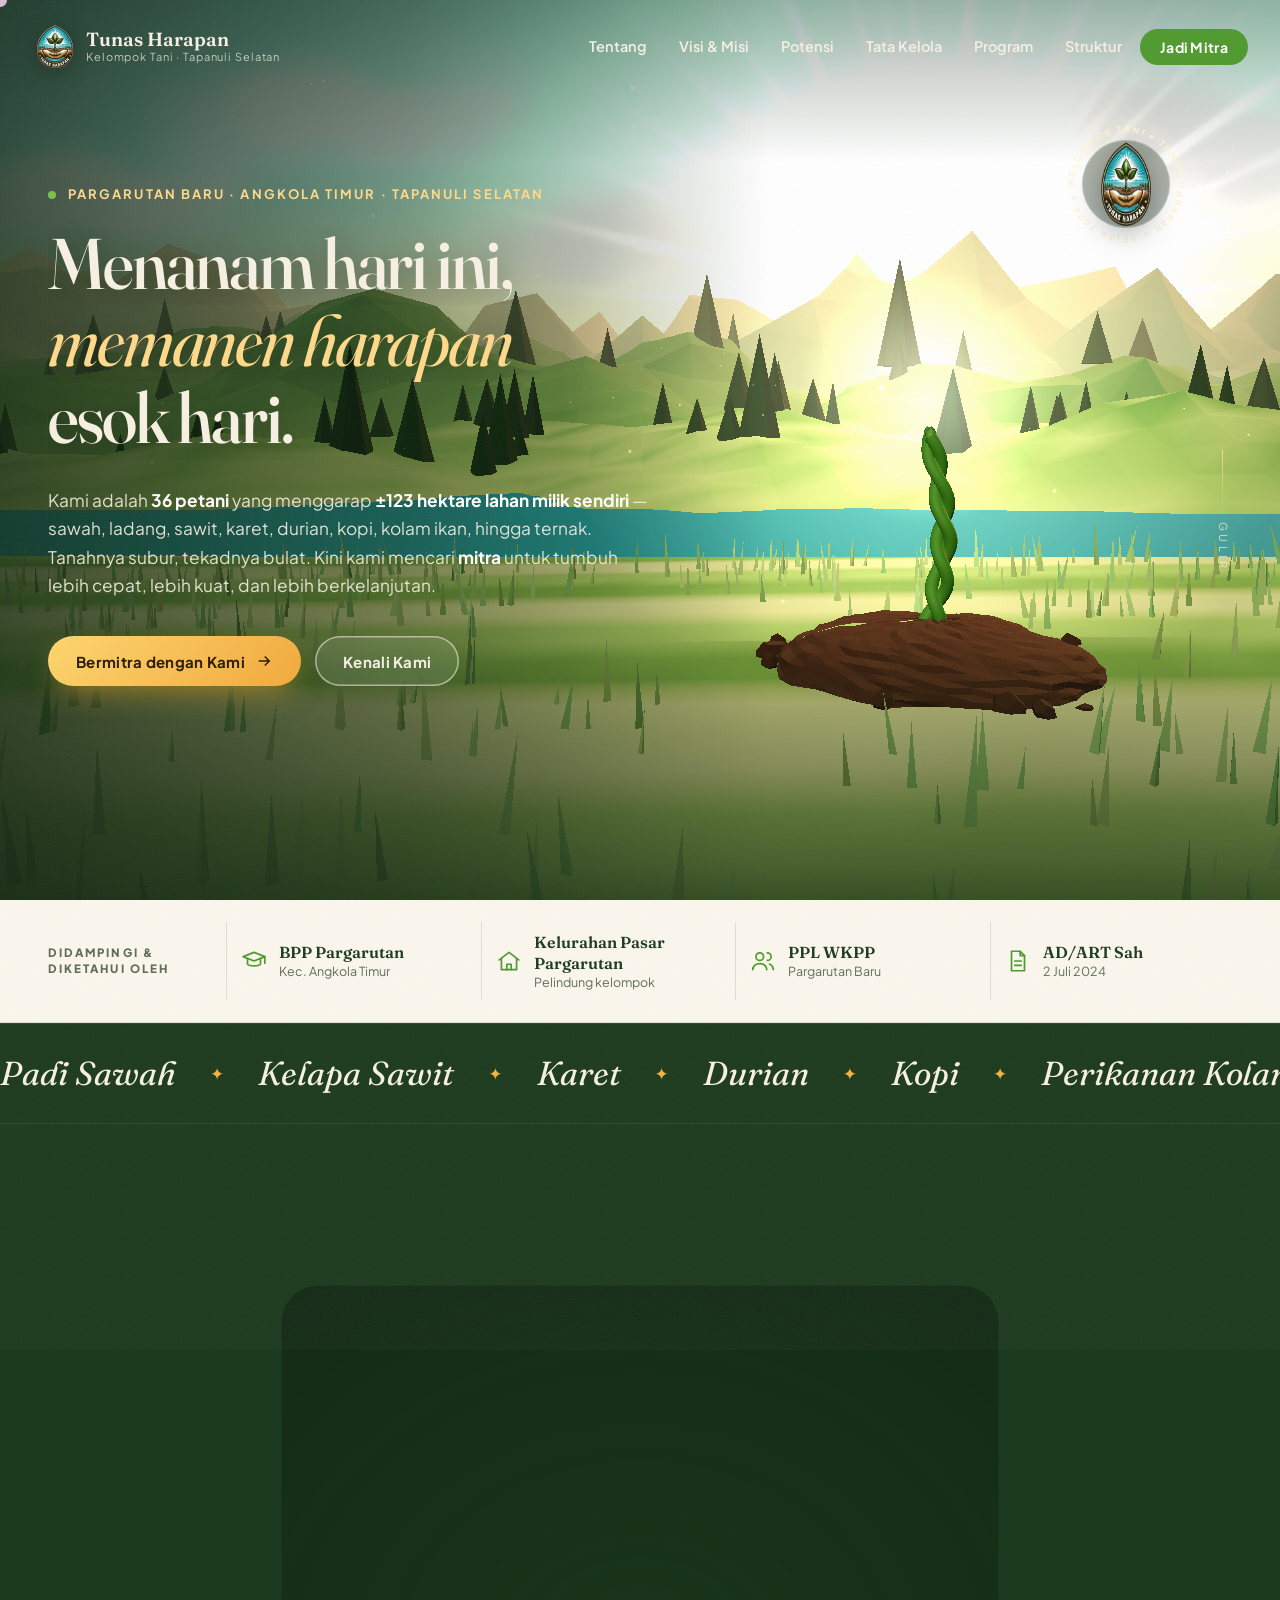
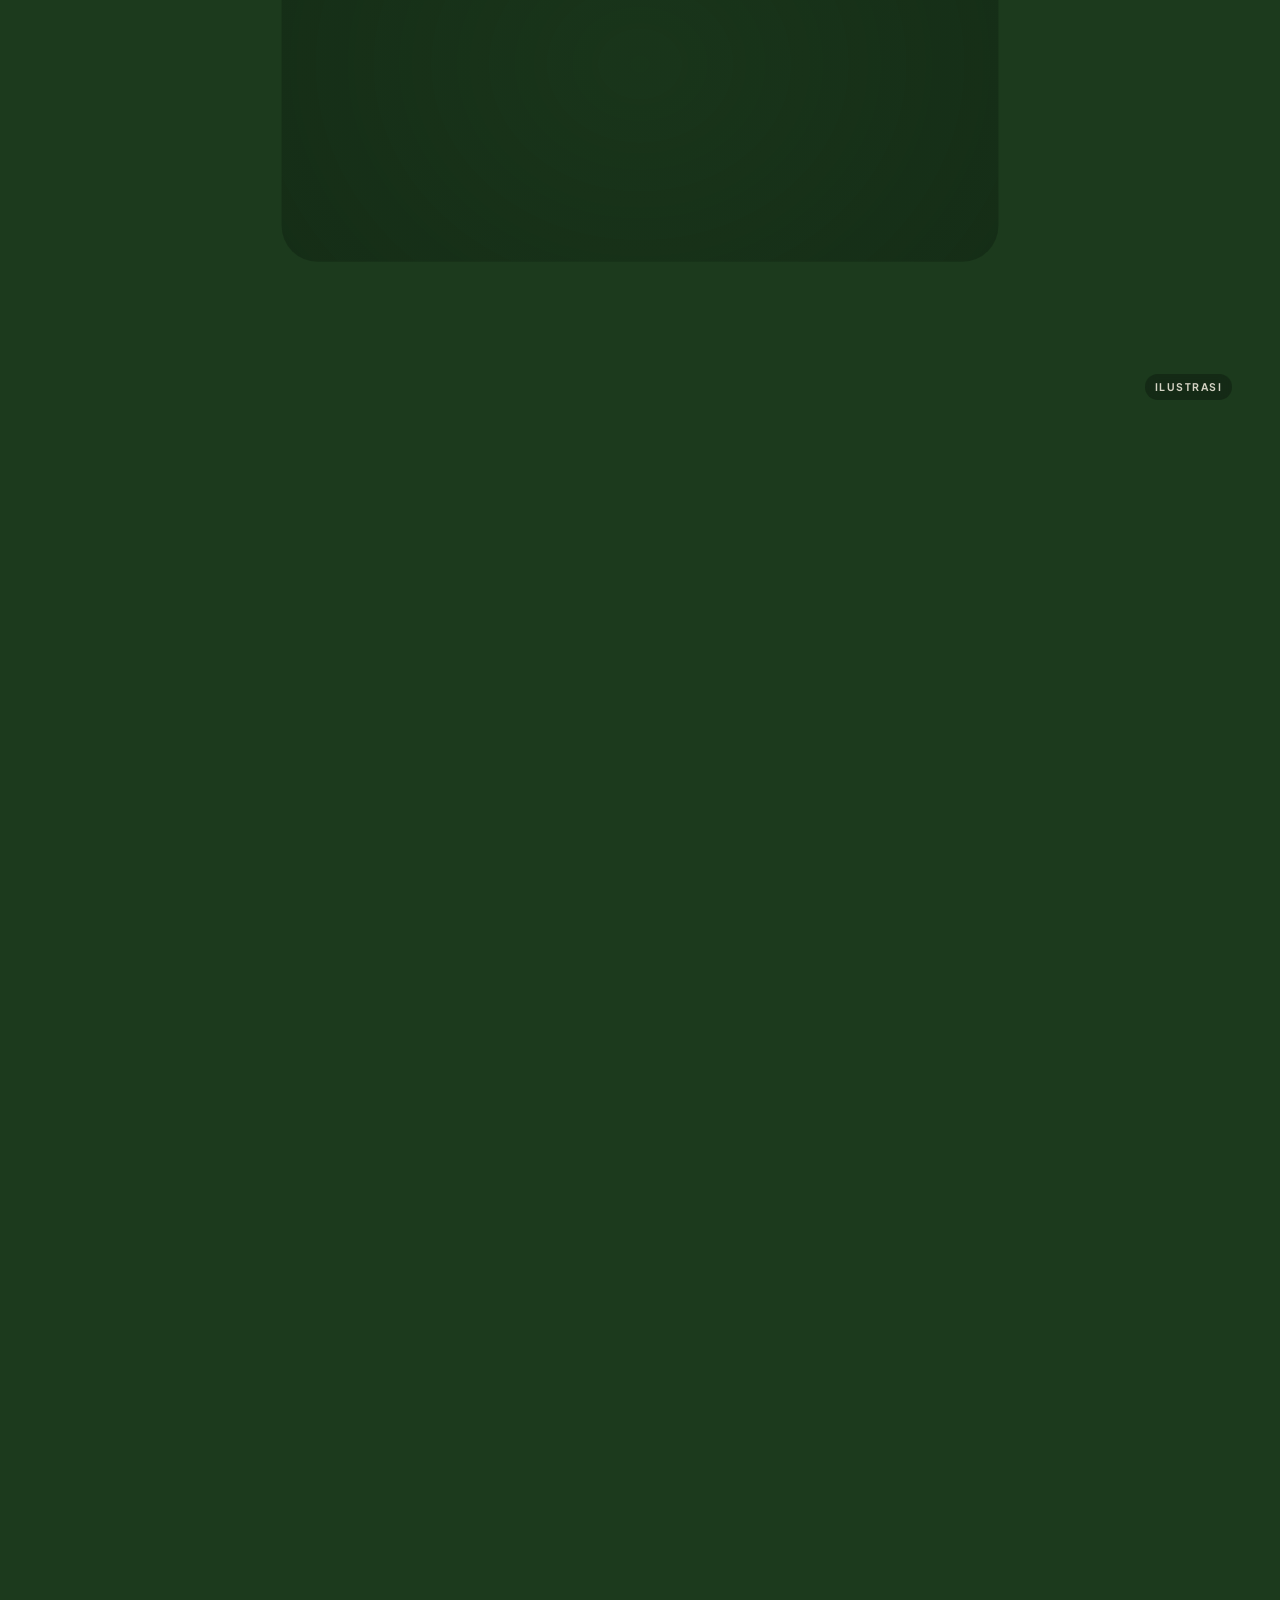
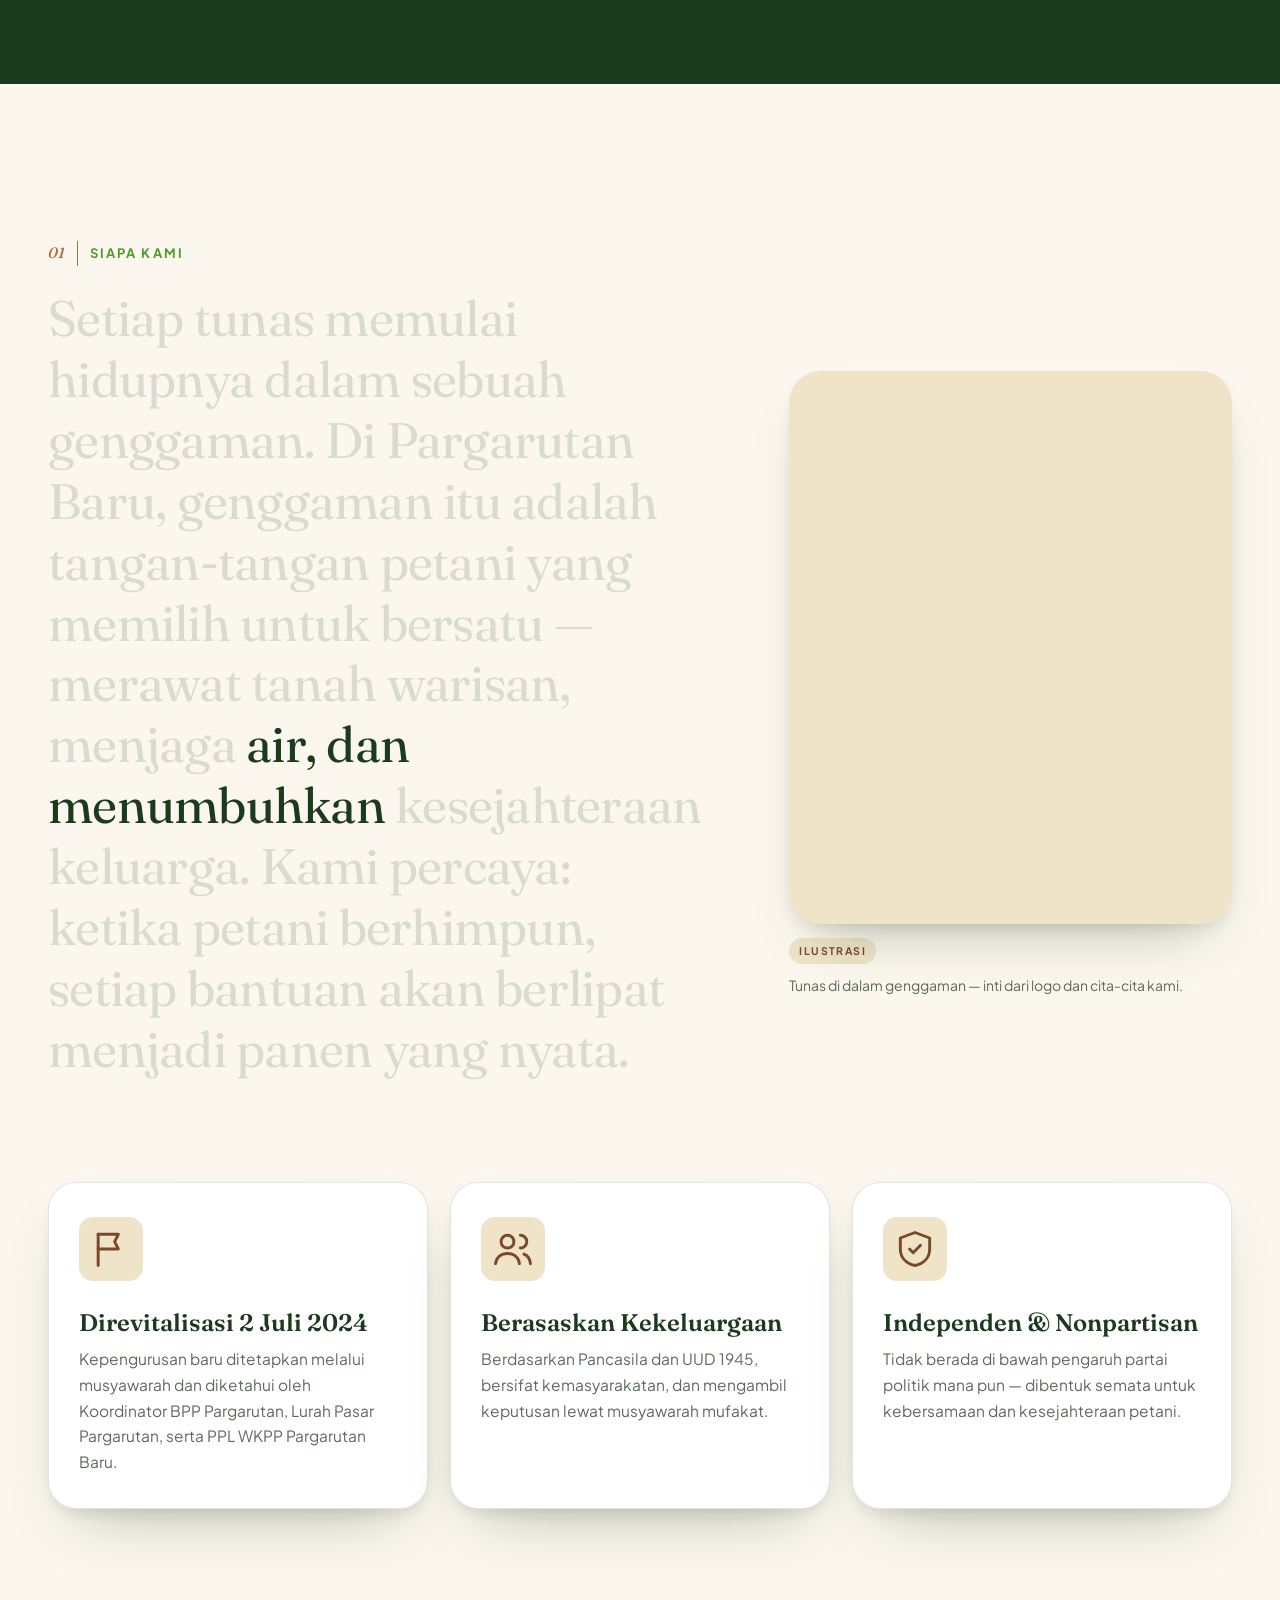
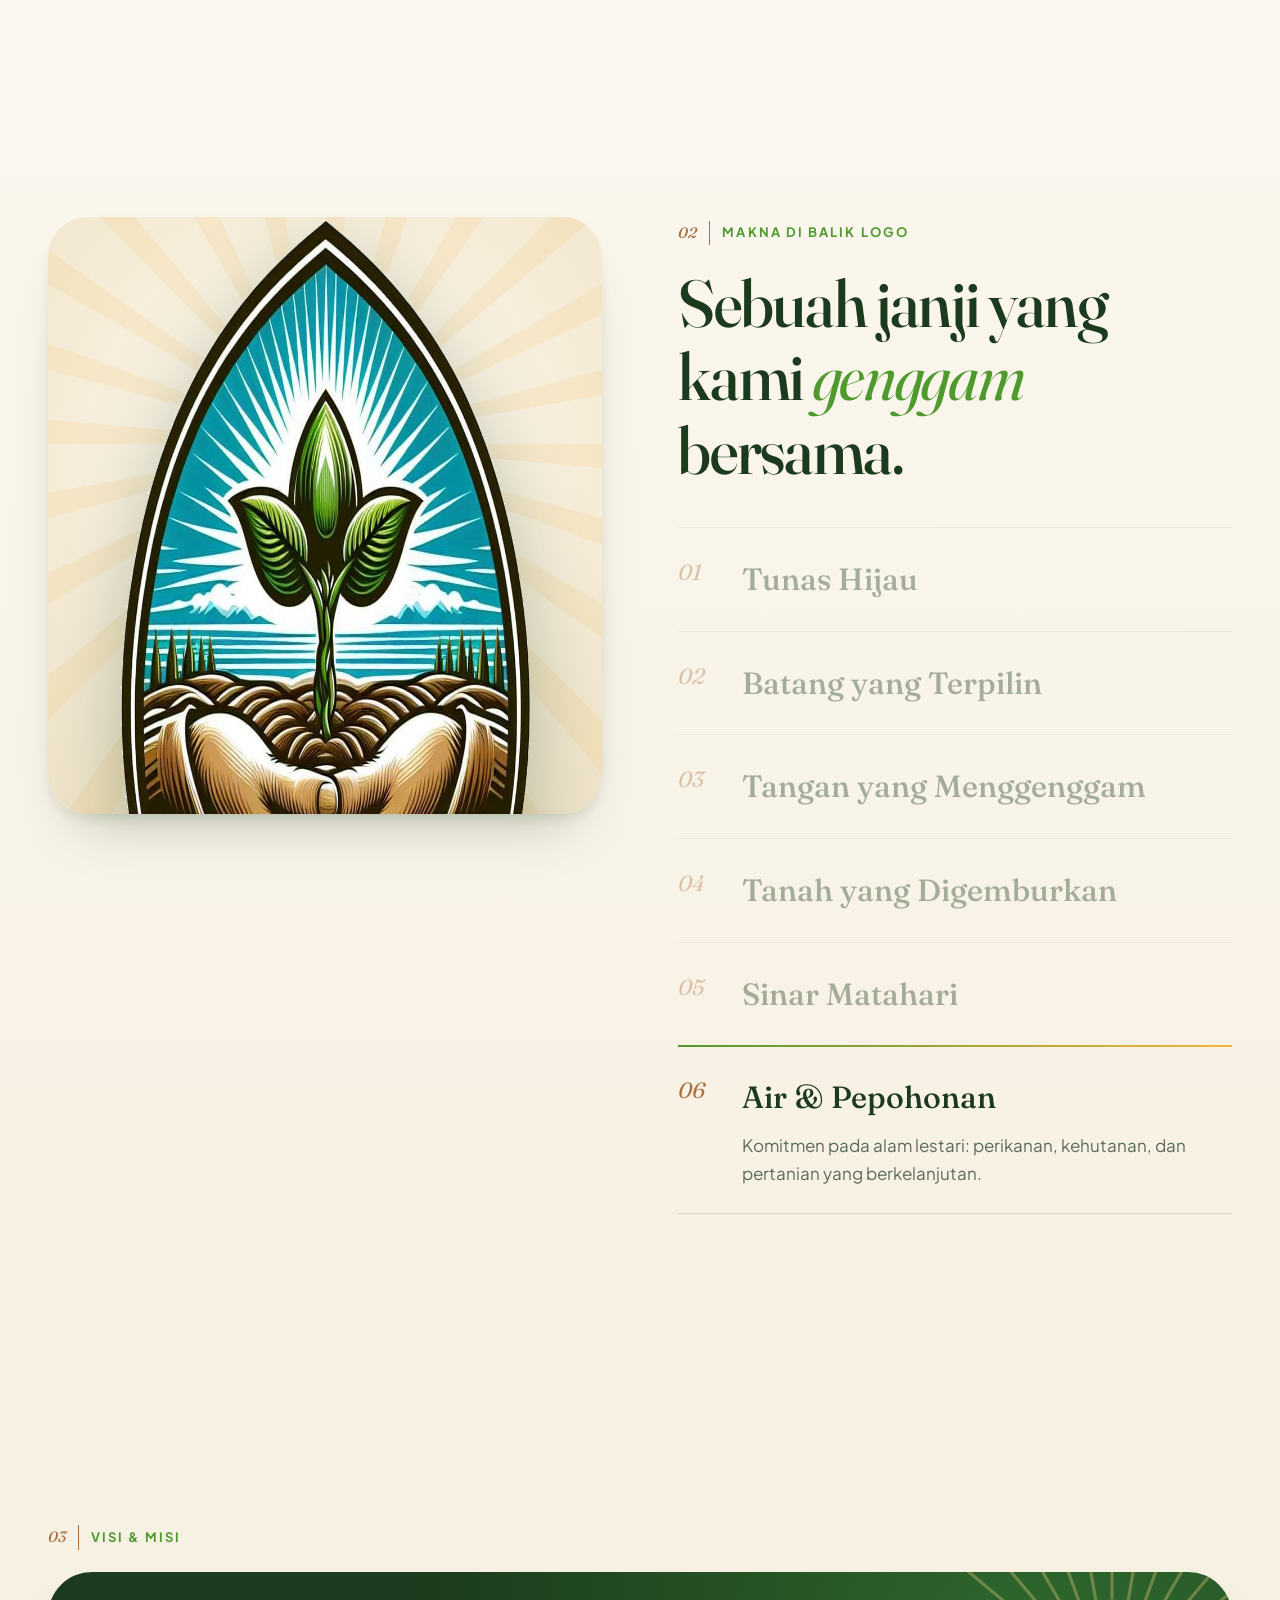
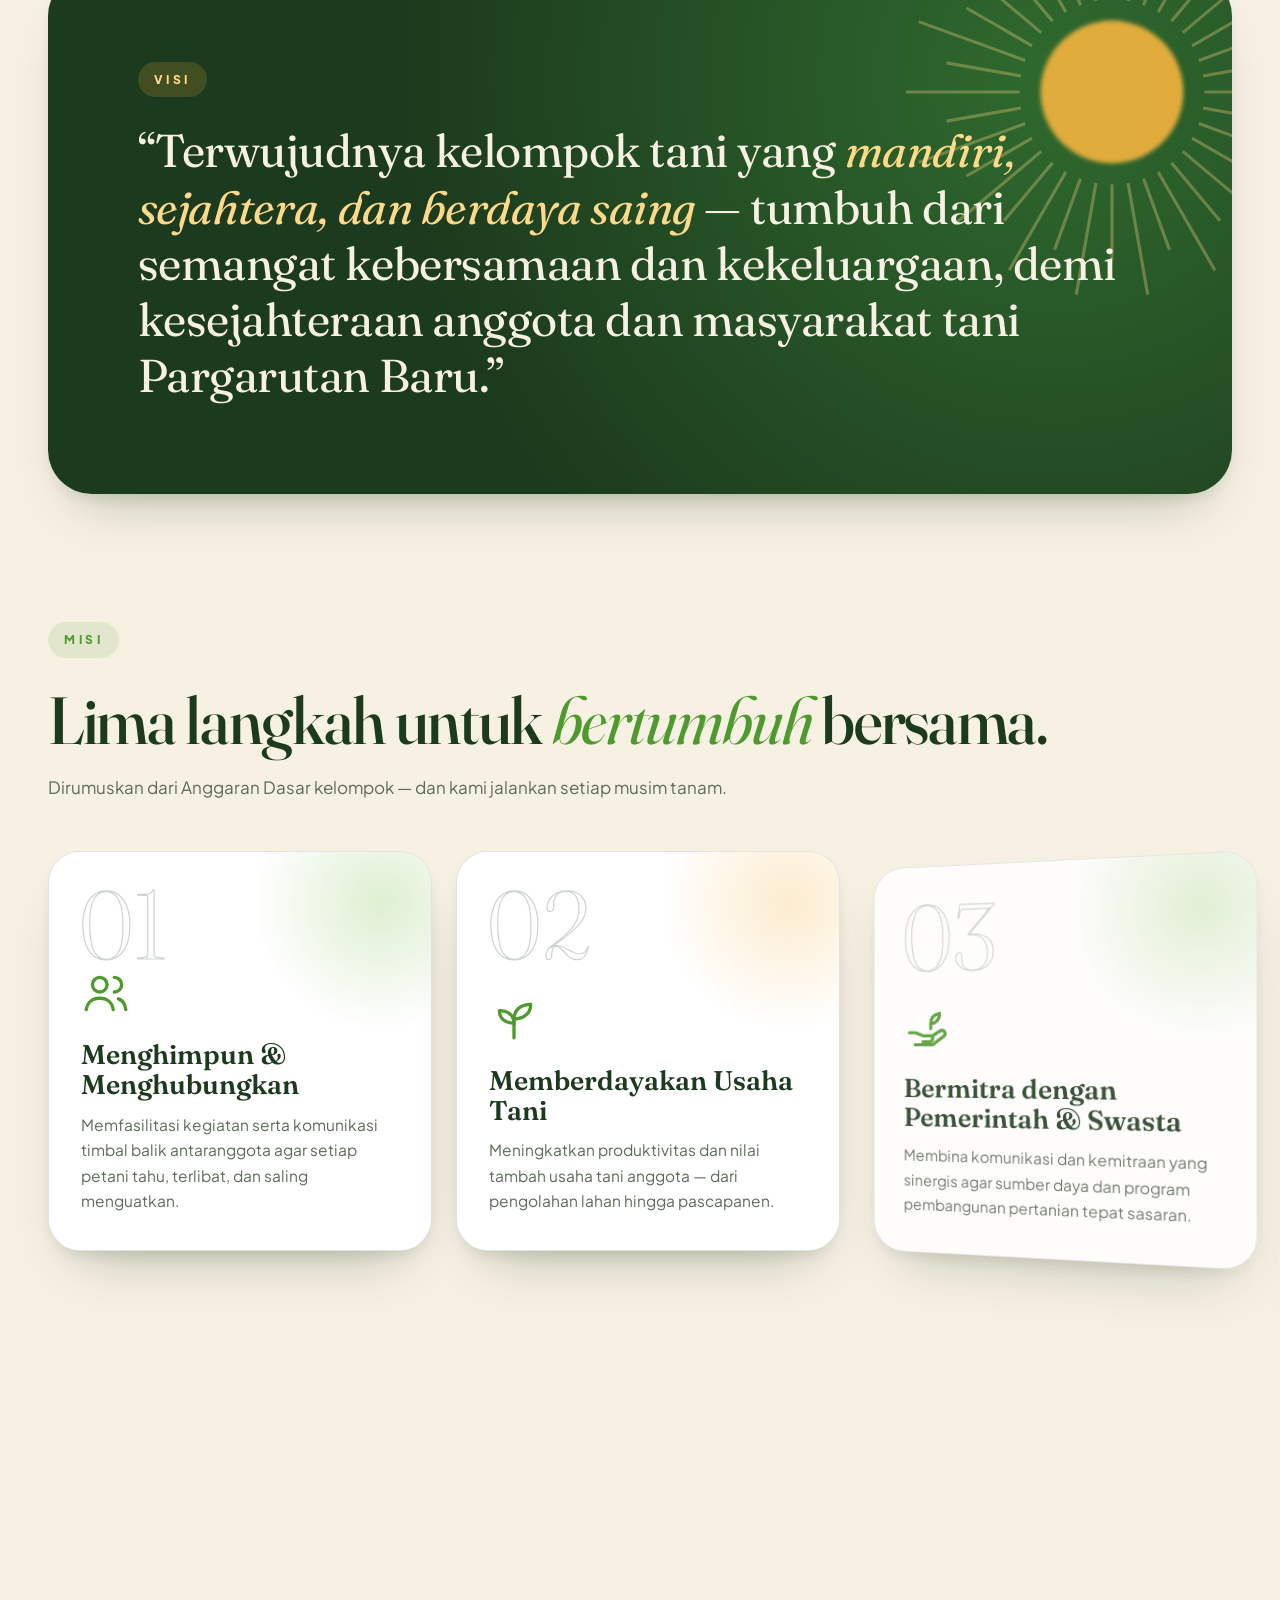
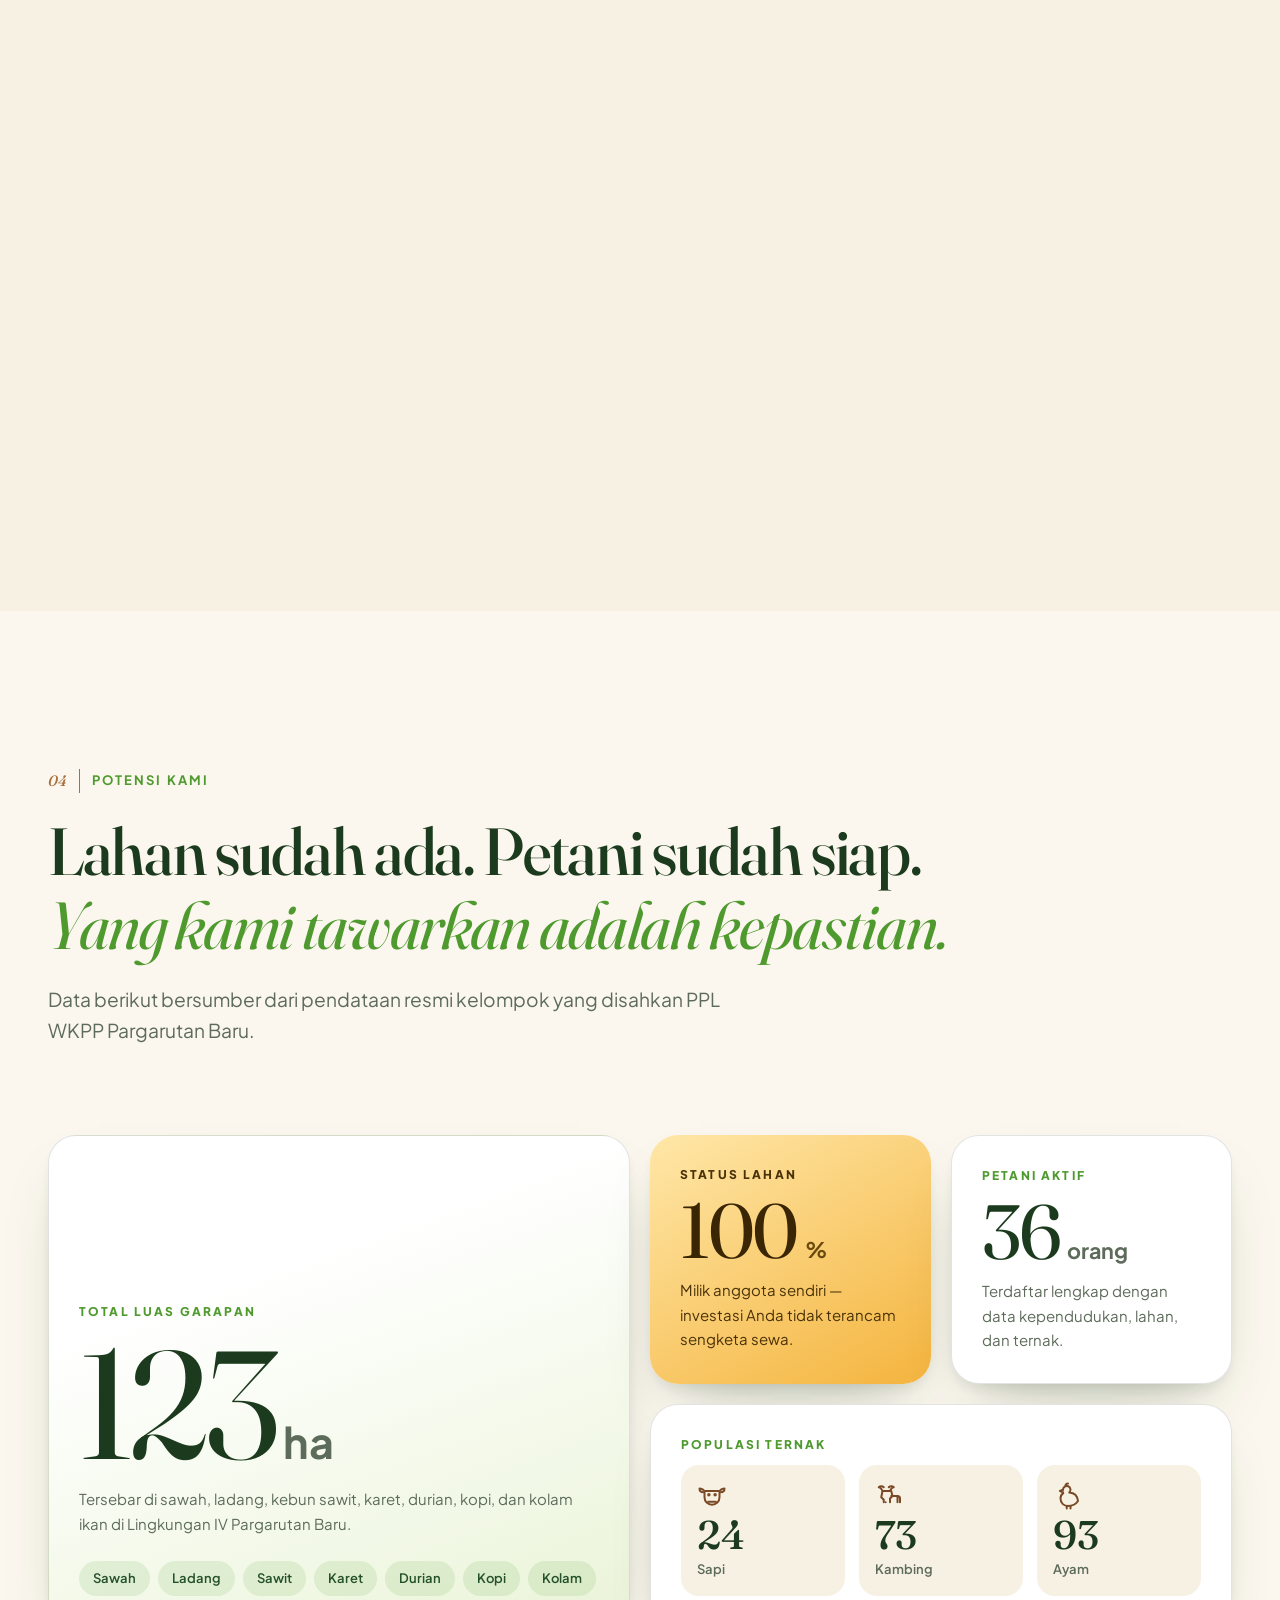
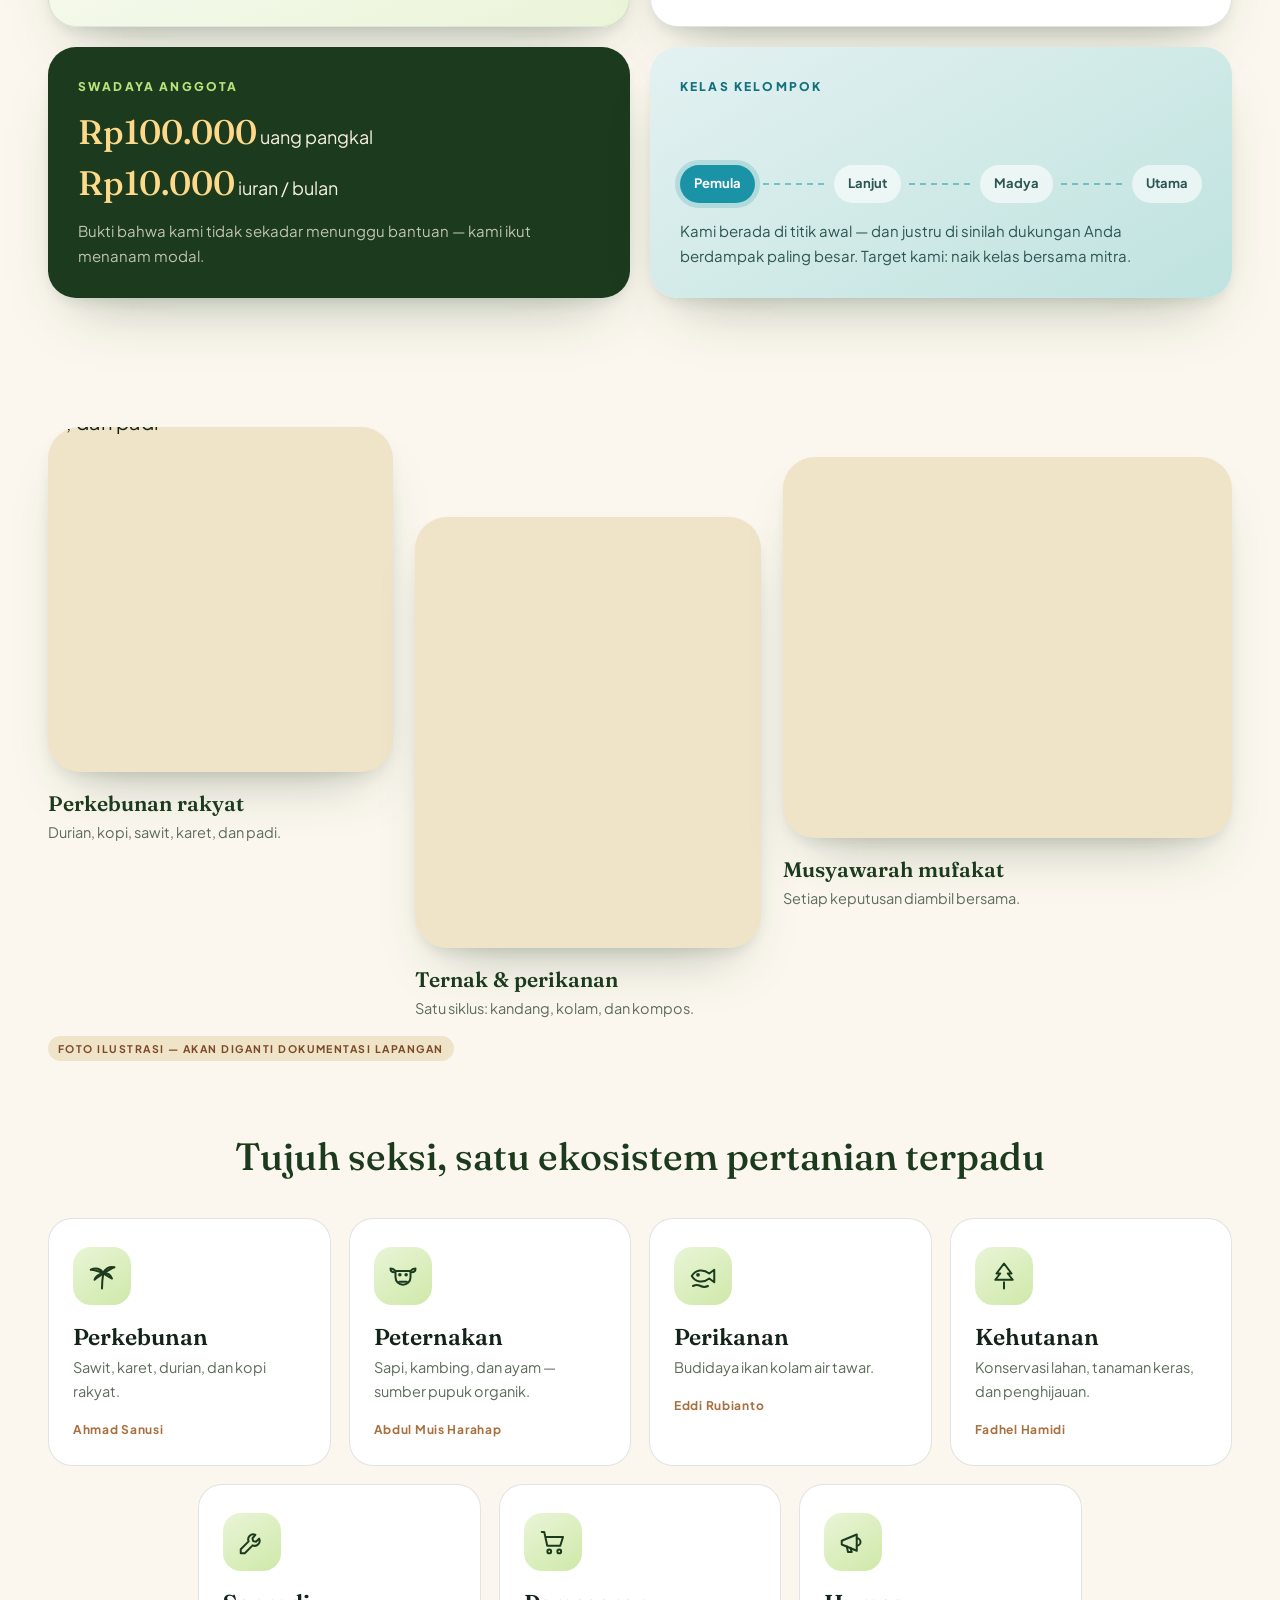
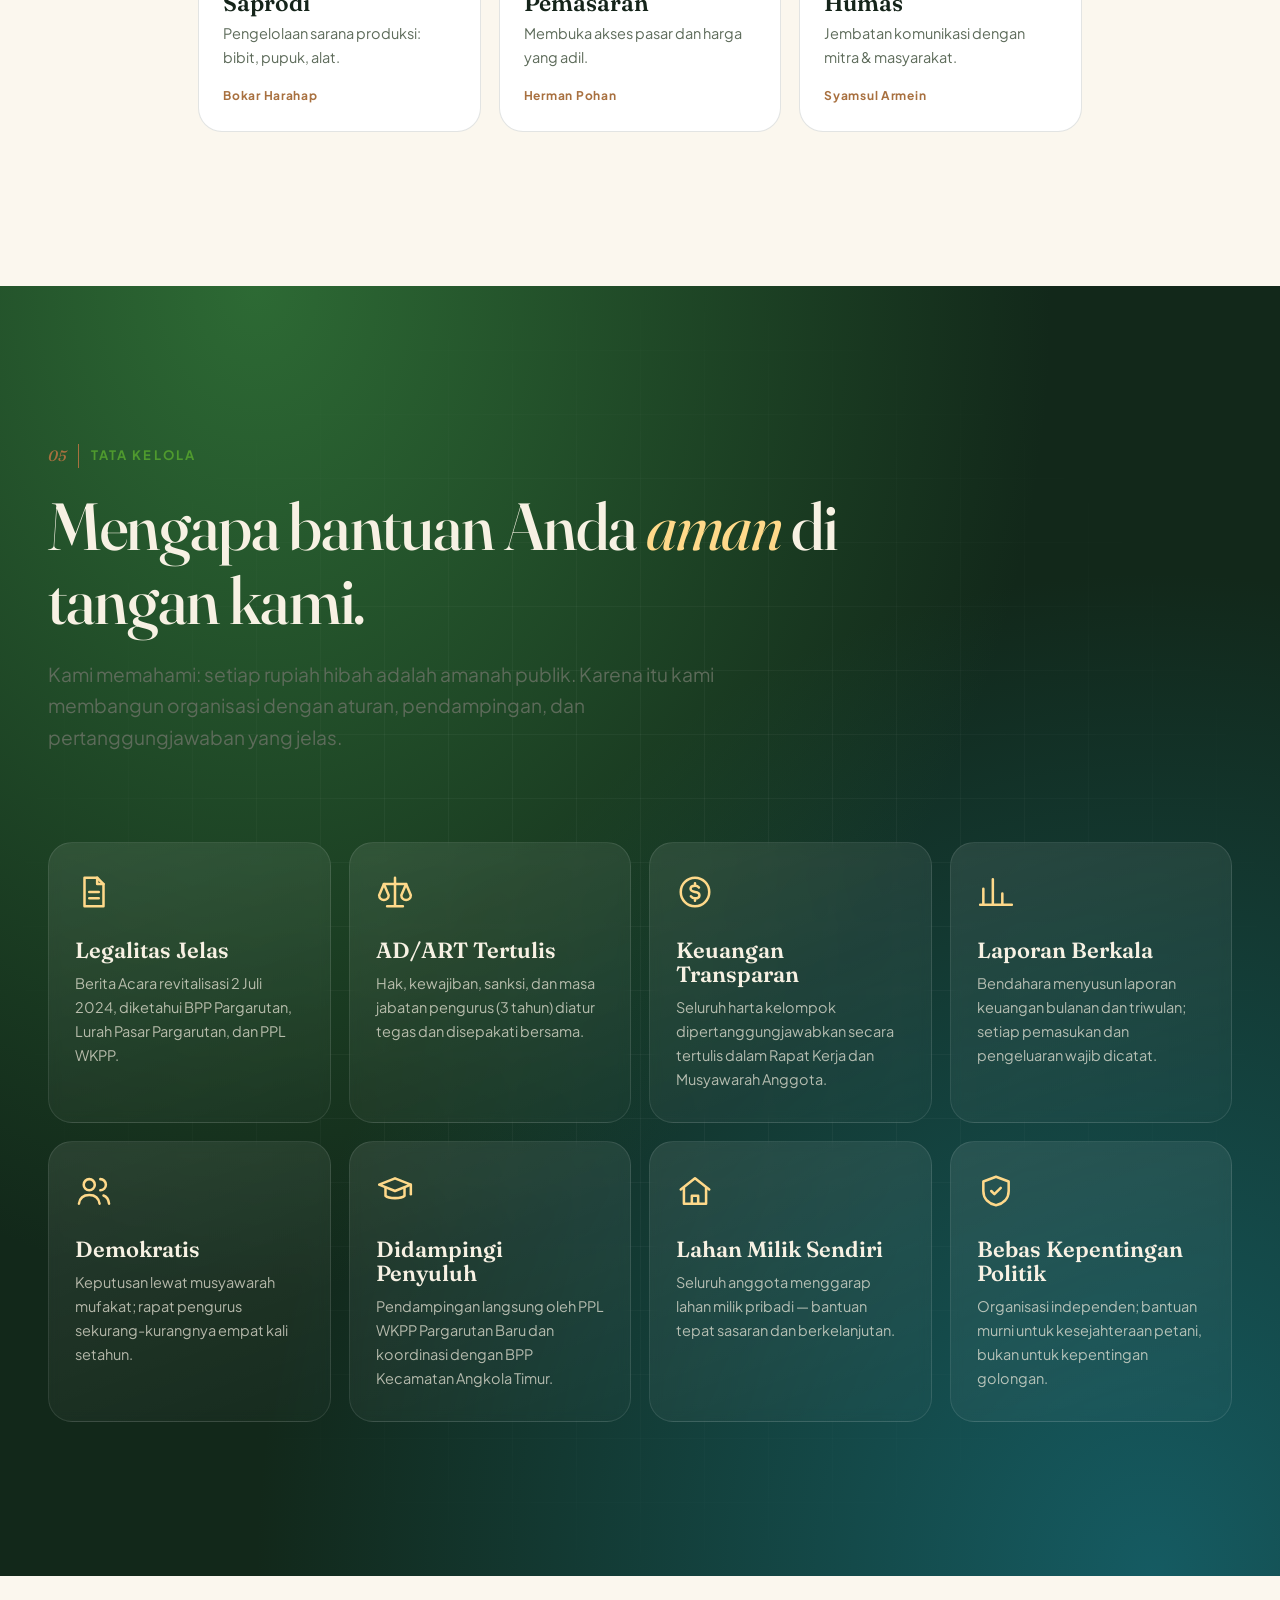
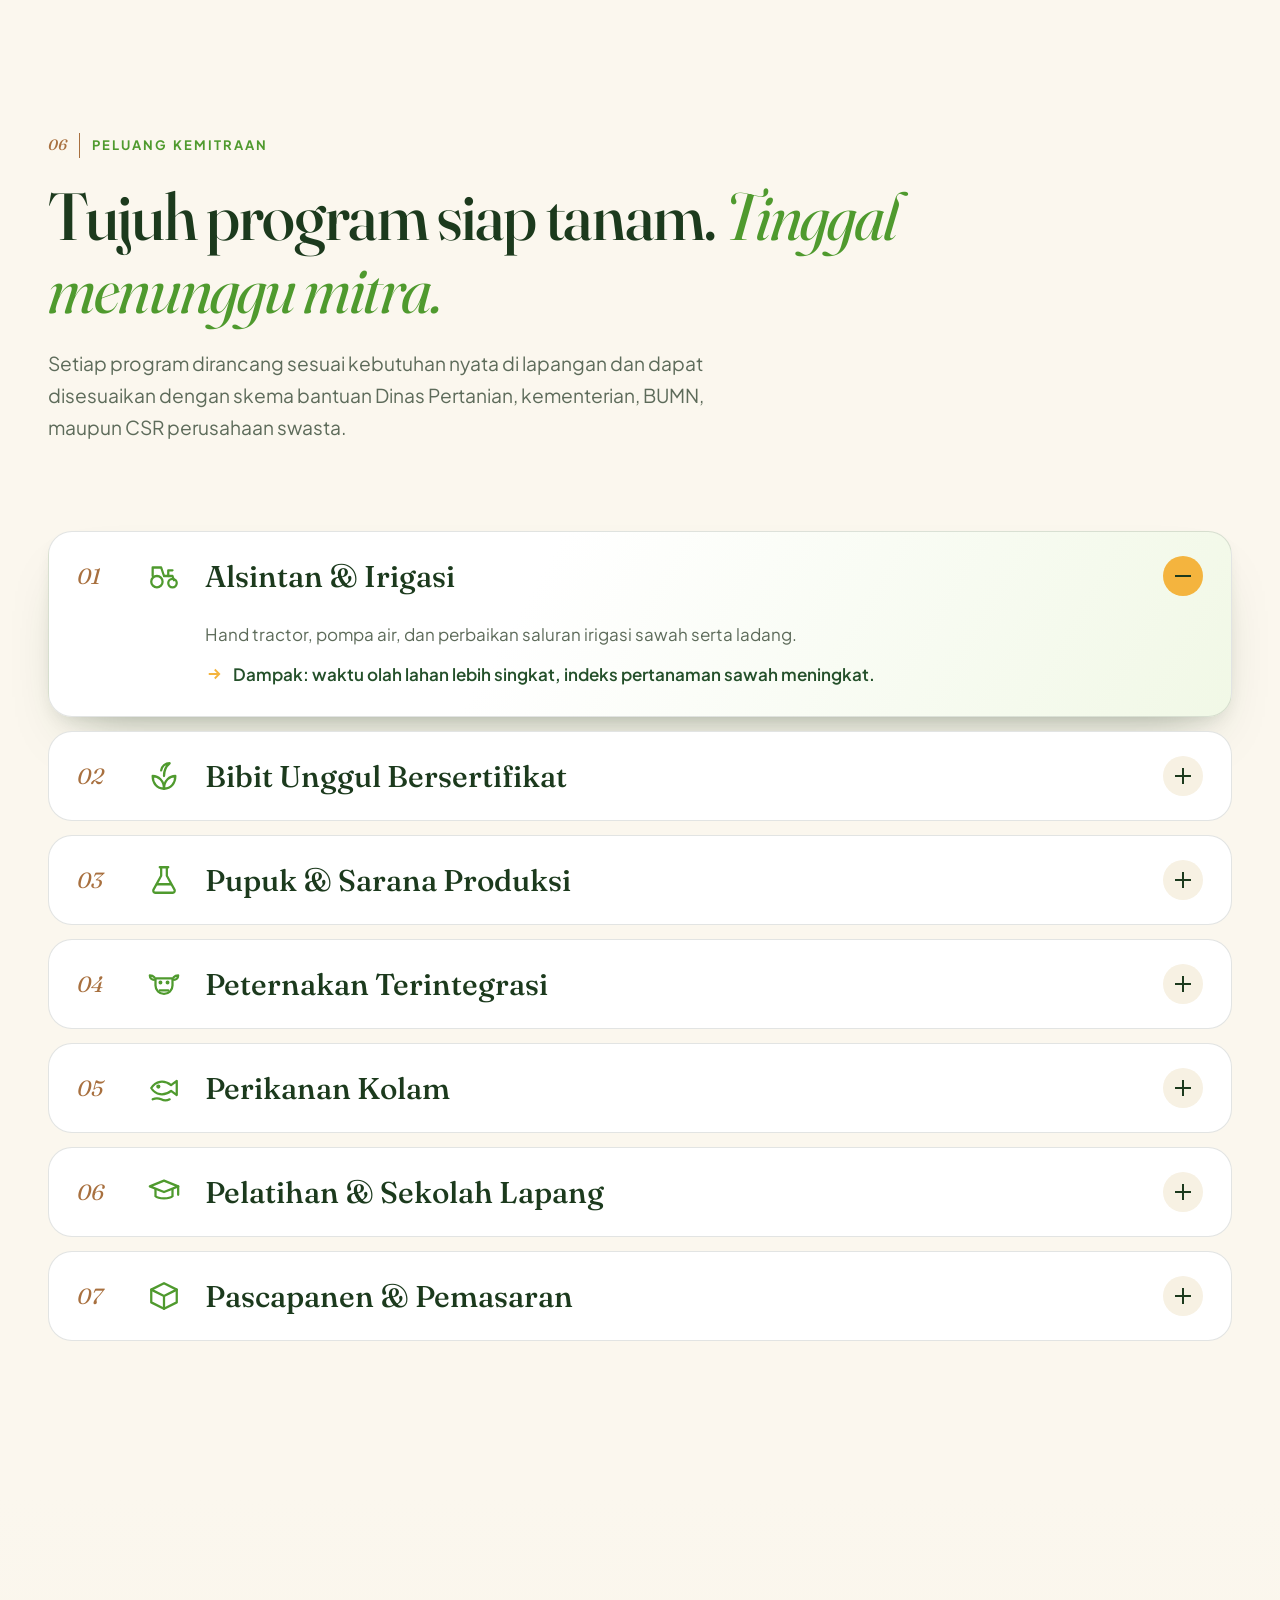
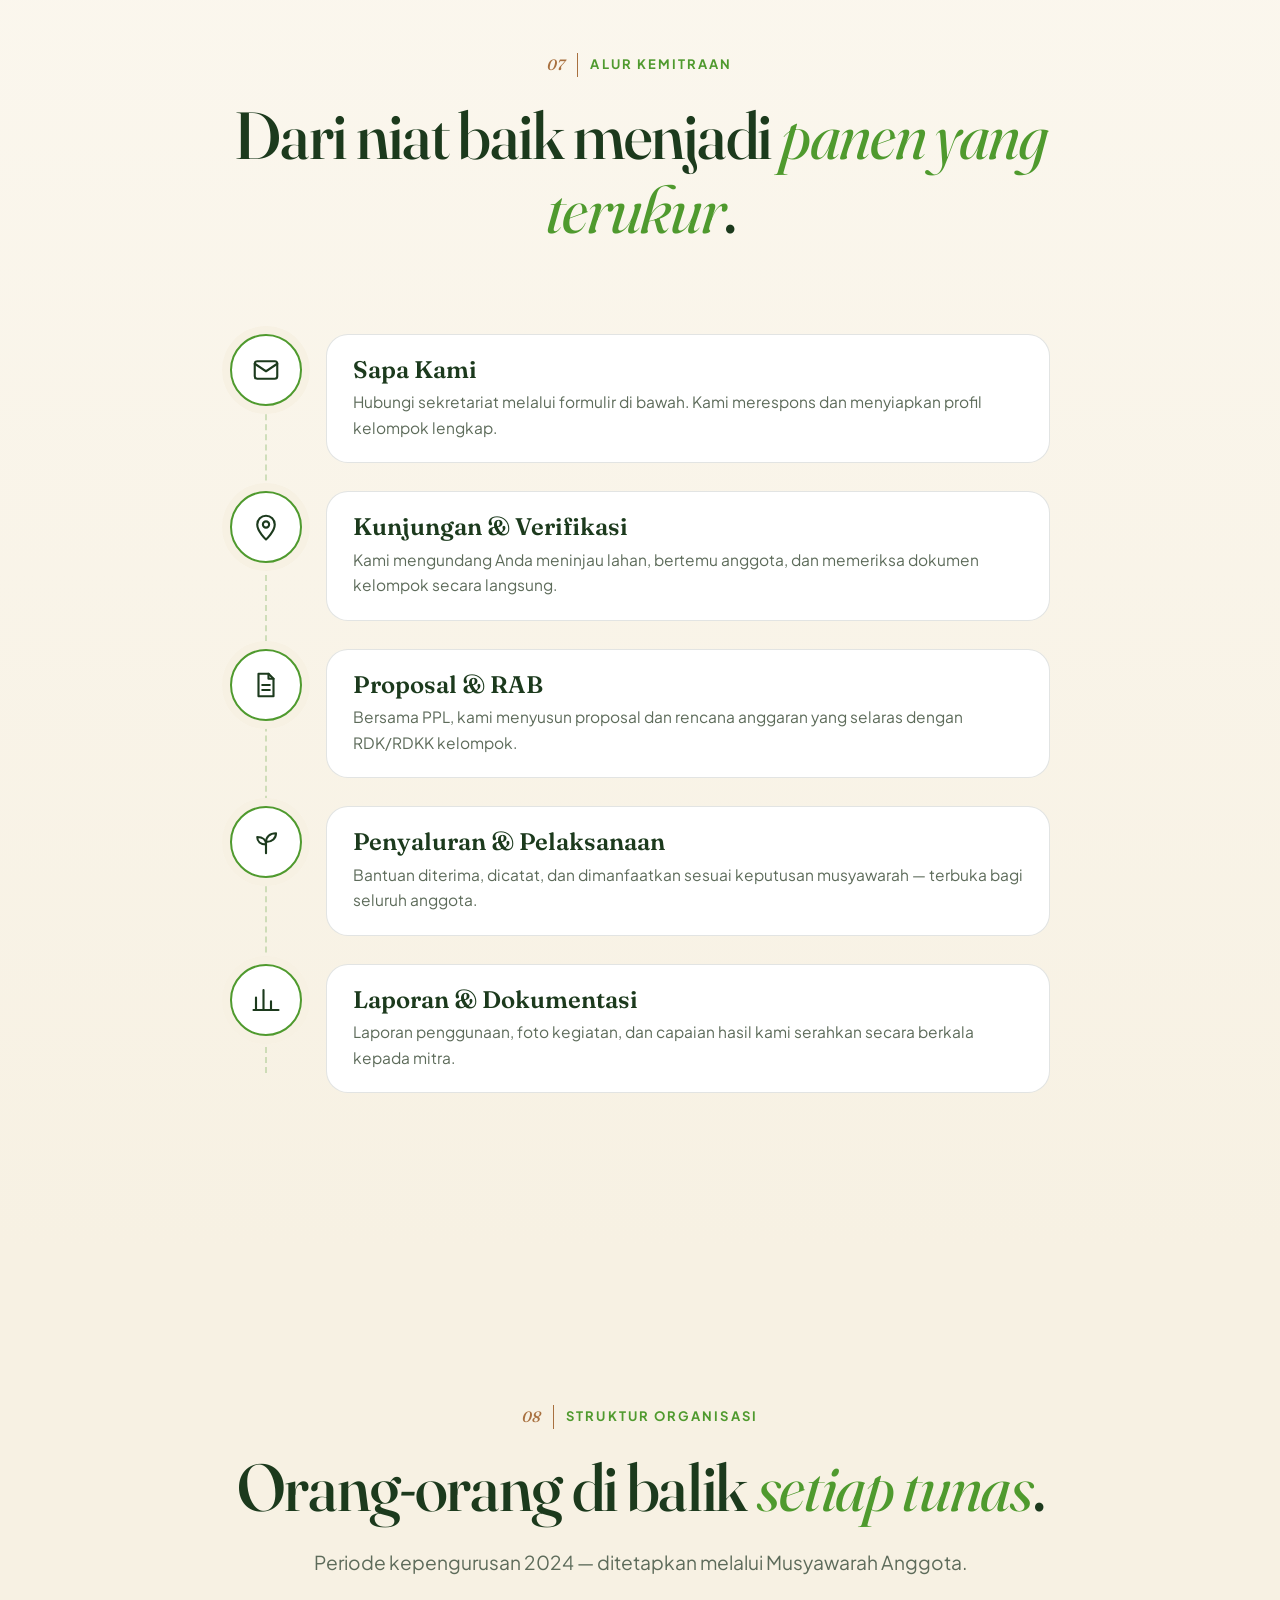
==== commit 6040e7b8: "Tingkatkan tampilan premium: sinema lanskap, trust bar, foto ilustrasi - Lencana logo berputar di he" ====
--- a/index.html
+++ b/index.html
@@ -120,7 +120,26 @@
       </div>
 
       <a href="#tentang" class="hero__scroll" aria-label="Gulir ke bawah"><span></span>Gulir</a>
-    </section>
+
+      <div class="hero__badge" aria-hidden="true">
+        <svg viewBox="0 0 200 200"><defs><path id="badgeCircle" d="M100,100 m-78,0 a78,78 0 1,1 156,0 a78,78 0 1,1 -156,0"/></defs>
+          <text><textPath href="#badgeCircle">KELOMPOK TANI • TUNAS HARAPAN • SEJAK 2024 • TAPANULI SELATAN • </textPath></text></svg>
+        <img src="assets/img/logo-360.webp" alt="" width="70" height="84" />
+      </div>
+    </section>
+
+    <!-- Kredibilitas -->
+    <div class="trustbar" aria-label="Didampingi dan diketahui oleh">
+      <div class="container trustbar__inner">
+        <span class="trustbar__label">Didampingi &amp; diketahui oleh</span>
+        <ul>
+          <li><svg class="ic"><use href="#i-guide"/></svg><span><b>BPP Pargarutan</b>Kec. Angkola Timur</span></li>
+          <li><svg class="ic"><use href="#i-home"/></svg><span><b>Kelurahan Pasar Pargarutan</b>Pelindung kelompok</span></li>
+          <li><svg class="ic"><use href="#i-users"/></svg><span><b>PPL WKPP</b>Pargarutan Baru</span></li>
+          <li><svg class="ic"><use href="#i-doc"/></svg><span><b>AD/ART Sah</b>2 Juli 2024</span></li>
+        </ul>
+      </div>
+    </div>
 
     <!-- Marquee komoditas -->
     <div class="marquee" aria-label="Komoditas kami">
@@ -130,15 +149,36 @@
       </div>
     </div>
 
+    <!-- ================= SINEMA LANSKAP ================= -->
+    <section class="cinema" id="sinema" aria-label="Lanskap Pargarutan Baru">
+      <div class="cinema__pin">
+        <div class="cinema__frame">
+          <img src="https://cdn.gamma.app/s2gdlr21s7fhqta/design-anything/Xbtb7lWM8wclVg9Vd491w/MWhZVw1cnn_HGkmGJKqA1.jpg" data-local="assets/img/photo-landscape.webp" decoding="async" alt="Ilustrasi sawah bertingkat dan perbukitan hijau Tapanuli Selatan saat matahari terbit" loading="lazy" width="2752" height="1536" />
+          <div class="cinema__shade"></div>
+        </div>
+        <div class="cinema__text">
+          <p class="cinema__kicker">Lingkungan IV Pargarutan Baru</p>
+          <h2 class="cinema__title"><span>123 hektare</span> <span>harapan</span> <span>sedang menunggu</span> <span><em>untuk tumbuh.</em></span></h2>
+        </div>
+        <span class="photo-note">Ilustrasi</span>
+      </div>
+    </section>
+
     <!-- ================= TENTANG / MANIFESTO ================= -->
     <section class="section manifesto" id="tentang">
       <div class="container">
         <p class="eyebrow"><span class="num">01</span> Siapa Kami</p>
-        <p class="manifesto__text split-words">
-          Setiap tunas memulai hidupnya dalam sebuah genggaman. Di Pargarutan Baru, genggaman itu adalah
-          tangan-tangan petani yang memilih untuk bersatu — merawat tanah warisan, menjaga air, dan menumbuhkan
-          kesejahteraan keluarga. Kami percaya: ketika petani berhimpun, setiap bantuan akan berlipat menjadi panen yang nyata.
-        </p>
+        <div class="manifesto__grid">
+          <p class="manifesto__text split-words">
+            Setiap tunas memulai hidupnya dalam sebuah genggaman. Di Pargarutan Baru, genggaman itu adalah
+            tangan-tangan petani yang memilih untuk bersatu — merawat tanah warisan, menjaga air, dan menumbuhkan
+            kesejahteraan keluarga. Kami percaya: ketika petani berhimpun, setiap bantuan akan berlipat menjadi panen yang nyata.
+          </p>
+          <figure class="manifesto__photo">
+            <div class="mask"><img src="https://cdn.gamma.app/s2gdlr21s7fhqta/design-anything/ZIfetYR5OBn4s38I9ZWwl/nr-FoQy9BKimRpwHrFJWA.jpg" data-local="assets/img/photo-hands.webp" decoding="async" alt="Ilustrasi tangan petani menggenggam tanah dengan tunas hijau" loading="lazy" width="1080" height="1350" /></div>
+            <figcaption><span class="photo-note">Ilustrasi</span> Tunas di dalam genggaman — inti dari logo dan cita-cita kami.</figcaption>
+          </figure>
+        </div>
         <div class="about-grid">
           <article class="about-card tilt">
             <svg class="ic"><use href="#i-flag"/></svg>
@@ -288,6 +328,13 @@
           </div>
         </div>
 
+        <div class="showcase">
+          <figure class="showcase__item showcase__item--a"><div class="mask"><img src="https://cdn.gamma.app/s2gdlr21s7fhqta/design-anything/cy5uIVBvJe3TRDrB4SMaq/hXpxDznpaLcDpNh1M2wL-.jpg" data-local="assets/img/photo-harvest.webp" decoding="async" alt="Ilustrasi hasil panen: durian, kopi, sawit, karet, dan padi" loading="lazy" width="1080" height="1080" /></div><figcaption><b>Perkebunan rakyat</b> Durian, kopi, sawit, karet, dan padi.</figcaption></figure>
+          <figure class="showcase__item showcase__item--b"><div class="mask"><img src="https://cdn.gamma.app/s2gdlr21s7fhqta/design-anything/kf2y4WAnCnVCtO5FaZf0y/LB4iEmEBP_e559YPfJZEv.jpg" data-local="assets/img/photo-farm.webp" decoding="async" alt="Ilustrasi sapi dan kambing di dekat kolam ikan" loading="lazy" width="1080" height="1350" /></div><figcaption><b>Ternak &amp; perikanan</b> Satu siklus: kandang, kolam, dan kompos.</figcaption></figure>
+          <figure class="showcase__item showcase__item--c"><div class="mask"><img src="https://cdn.gamma.app/s2gdlr21s7fhqta/design-anything/qlJxLT4GLUIO7SGtqKnLR/bF4CA1tKu5Evak-JAw6Dl.jpg" data-local="assets/img/photo-meeting.webp" decoding="async" alt="Ilustrasi petani bermusyawarah di bawah pohon" loading="lazy" width="1600" height="900" /></div><figcaption><b>Musyawarah mufakat</b> Setiap keputusan diambil bersama.</figcaption></figure>
+          <span class="photo-note showcase__note">Foto ilustrasi — akan diganti dokumentasi lapangan</span>
+        </div>
+
         <h3 class="h3 center">Tujuh seksi, satu ekosistem pertanian terpadu</h3>
         <div class="seksi">
           <article class="seksi__card"><div class="seksi__icon"><svg><use href="#i-palm"/></svg></div><h4>Perkebunan</h4><p>Sawit, karet, durian, dan kopi rakyat.</p><span>Ahmad Sanusi</span></article>
@@ -448,6 +495,7 @@
 
     <!-- ================= CTA / KONTAK ================= -->
     <section class="section cta" id="kontak">
+      <div class="cta__photo" aria-hidden="true"><img src="https://cdn.gamma.app/s2gdlr21s7fhqta/design-anything/Xbtb7lWM8wclVg9Vd491w/MWhZVw1cnn_HGkmGJKqA1.jpg" data-local="assets/img/photo-landscape.webp" decoding="async" alt="" loading="lazy" width="1600" height="900" /></div>
       <div class="cta__glow" aria-hidden="true"></div>
       <div class="container cta__grid">
         <div class="cta__left">
--- a/assets/css/style.css
+++ b/assets/css/style.css
@@ -628,6 +628,75 @@
 .footer__big { margin: 30px 0 -0.22em; font-family: var(--serif); font-weight: 600; font-size: clamp(56px, 13vw, 220px); line-height: 1; letter-spacing: -.04em; text-align: center; white-space: nowrap; background: linear-gradient(180deg, rgba(124, 192, 74, .45), rgba(124, 192, 74, 0) 85%); -webkit-background-clip: text; background-clip: text; color: transparent; }
 @media (max-width: 800px) { .footer__grid { grid-template-columns: 1fr; } .footer__nav { justify-content: flex-start; } }
 
+
+/* ==========================================================
+   Lapisan premium: lencana hero, trust bar, sinema, foto
+   ========================================================== */
+.photo-note { display: inline-block; padding: 4px 10px; border-radius: 999px; font-size: 10.5px; font-weight: 700; letter-spacing: .14em; text-transform: uppercase; background: rgba(15, 30, 18, .55); color: rgba(247, 241, 227, .85); backdrop-filter: blur(6px); -webkit-backdrop-filter: blur(6px); }
+
+.hero__badge { position: absolute; z-index: 2; right: calc(var(--gutter) + 40px); top: 118px; width: 132px; height: 132px; display: grid; place-items: center; }
+.hero__badge svg { position: absolute; inset: 0; animation: spin 22s linear infinite; }
+.hero__badge text { font: 700 13.5px var(--sans); letter-spacing: .22em; fill: rgba(255, 244, 214, .92); }
+.hero__badge img { width: 50px; filter: drop-shadow(0 6px 14px rgba(0, 0, 0, .35)); }
+.hero__badge::before { content: ''; position: absolute; inset: 22px; border-radius: 50%; background: rgba(20, 44, 22, .35); backdrop-filter: blur(8px); -webkit-backdrop-filter: blur(8px); box-shadow: inset 0 0 0 1px rgba(255, 255, 255, .25); }
+@media (max-width: 820px) { .hero__badge { display: none; } }
+
+.trustbar { background: var(--paper); border-bottom: 1px solid var(--line); }
+.trustbar__inner { display: flex; align-items: center; gap: 28px; padding: 22px 0; }
+.trustbar__label { flex: none; font-size: 11.5px; font-weight: 800; letter-spacing: .18em; text-transform: uppercase; color: var(--muted); max-width: 150px; line-height: 1.4; }
+.trustbar ul { list-style: none; margin: 0; padding: 0; flex: 1; display: grid; grid-template-columns: repeat(4, 1fr); gap: 12px; }
+.trustbar li { display: flex; align-items: center; gap: 12px; padding: 10px 14px; border-left: 1px solid var(--line); }
+.trustbar li .ic { width: 26px; height: 26px; color: var(--leaf); }
+.trustbar li span { display: flex; flex-direction: column; font-size: 12.5px; color: var(--muted); line-height: 1.3; }
+.trustbar li b { font-family: var(--serif); font-size: 16px; font-weight: 600; color: var(--forest); }
+@media (max-width: 1000px) {
+  .trustbar__inner { flex-direction: column; align-items: flex-start; gap: 12px; }
+  .trustbar__label { max-width: none; }
+  .trustbar ul { grid-template-columns: repeat(2, 1fr); width: 100%; }
+  .trustbar li { border-left: 0; padding: 8px 0; }
+}
+
+.cinema { position: relative; background: var(--forest); }
+.cinema__pin { position: relative; height: 100svh; overflow: hidden; display: grid; place-items: center; }
+.cinema__frame { position: absolute; inset: 0; clip-path: inset(18% 22% 18% 22% round 36px); will-change: clip-path; }
+.cinema__frame img { width: 100%; height: 100%; object-fit: cover; transform: scale(1.25); will-change: transform; }
+.cinema__shade { position: absolute; inset: 0; background: radial-gradient(ellipse at 50% 60%, rgba(12, 28, 14, .15), rgba(12, 28, 14, .7)); }
+.cinema__text { position: relative; z-index: 2; text-align: center; color: var(--cream); padding: 0 var(--gutter); }
+.cinema__kicker { font-size: 12px; font-weight: 800; letter-spacing: .3em; text-transform: uppercase; color: var(--sun-2); margin-bottom: 18px; }
+.cinema__title { font-family: var(--serif); font-weight: 500; font-size: clamp(40px, 7vw, 110px); line-height: 1; letter-spacing: -.03em; text-shadow: 0 8px 40px rgba(0, 0, 0, .45); }
+.cinema__title span { display: inline-block; }
+.cinema__title em { color: var(--sun-2); font-weight: 400; }
+.cinema__pin > .photo-note { position: absolute; right: var(--gutter); bottom: 24px; z-index: 2; }
+.no-pin .cinema__frame { clip-path: none; }
+
+.manifesto__grid { display: grid; grid-template-columns: 1.5fr 1fr; gap: clamp(40px, 6vw, 90px); align-items: center; }
+.manifesto__photo { margin: 0; }
+.mask { position: relative; overflow: hidden; border-radius: 32px; box-shadow: var(--shadow); background: var(--sand); }
+.mask img { width: 100%; height: 100%; object-fit: cover; transform: scale(1.18); will-change: transform; }
+.manifesto__photo .mask { aspect-ratio: 4 / 5; }
+.manifesto__photo figcaption { margin-top: 14px; font-size: 14px; color: var(--muted); display: flex; gap: 10px; align-items: center; flex-wrap: wrap; }
+.manifesto__photo .photo-note, .showcase__note { background: var(--sand); color: var(--soil); backdrop-filter: none; }
+@media (max-width: 900px) { .manifesto__grid { grid-template-columns: 1fr; } .manifesto__photo { max-width: 460px; } }
+
+.showcase { position: relative; display: grid; grid-template-columns: 1fr 1fr 1.3fr; gap: 22px; align-items: start; margin-bottom: clamp(70px, 9vw, 120px); }
+.showcase__item { margin: 0; }
+.showcase__item--a .mask { aspect-ratio: 1; }
+.showcase__item--b { margin-top: 90px; }
+.showcase__item--b .mask { aspect-ratio: 4 / 5; }
+.showcase__item--c { margin-top: 30px; }
+.showcase__item--c .mask { aspect-ratio: 4 / 3.4; }
+.showcase figcaption { margin-top: 14px; font-size: 14.5px; color: var(--muted); }
+.showcase figcaption b { display: block; font-family: var(--serif); font-size: 21px; font-weight: 600; color: var(--forest); }
+.showcase__note { position: absolute; left: 0; bottom: -40px; }
+@media (max-width: 900px) {
+  .showcase { grid-template-columns: 1fr 1fr; }
+  .showcase__item--b { margin-top: 50px; }
+  .showcase__item--c { grid-column: 1 / -1; margin-top: 0; }
+}
+
+.cta__photo { position: absolute; inset: 0; opacity: .22; mix-blend-mode: luminosity; }
+.cta__photo img { width: 100%; height: 100%; object-fit: cover; }
+
 /* ---------- Status awal animasi (hanya jika JS aktif) ---------- */
 .js .reveal-up { opacity: 0; transform: translateY(30px); }
 .js .hero__title .line > span { transform: translateY(110%); }
@@ -638,3 +707,4 @@
   .js .hero__title .line > span { transform: none; }
   .manifesto__text .w { opacity: 1; }
 }
+@media (max-width: 620px) { .cinema__kicker { font-size: 10.5px; letter-spacing: .16em; } }
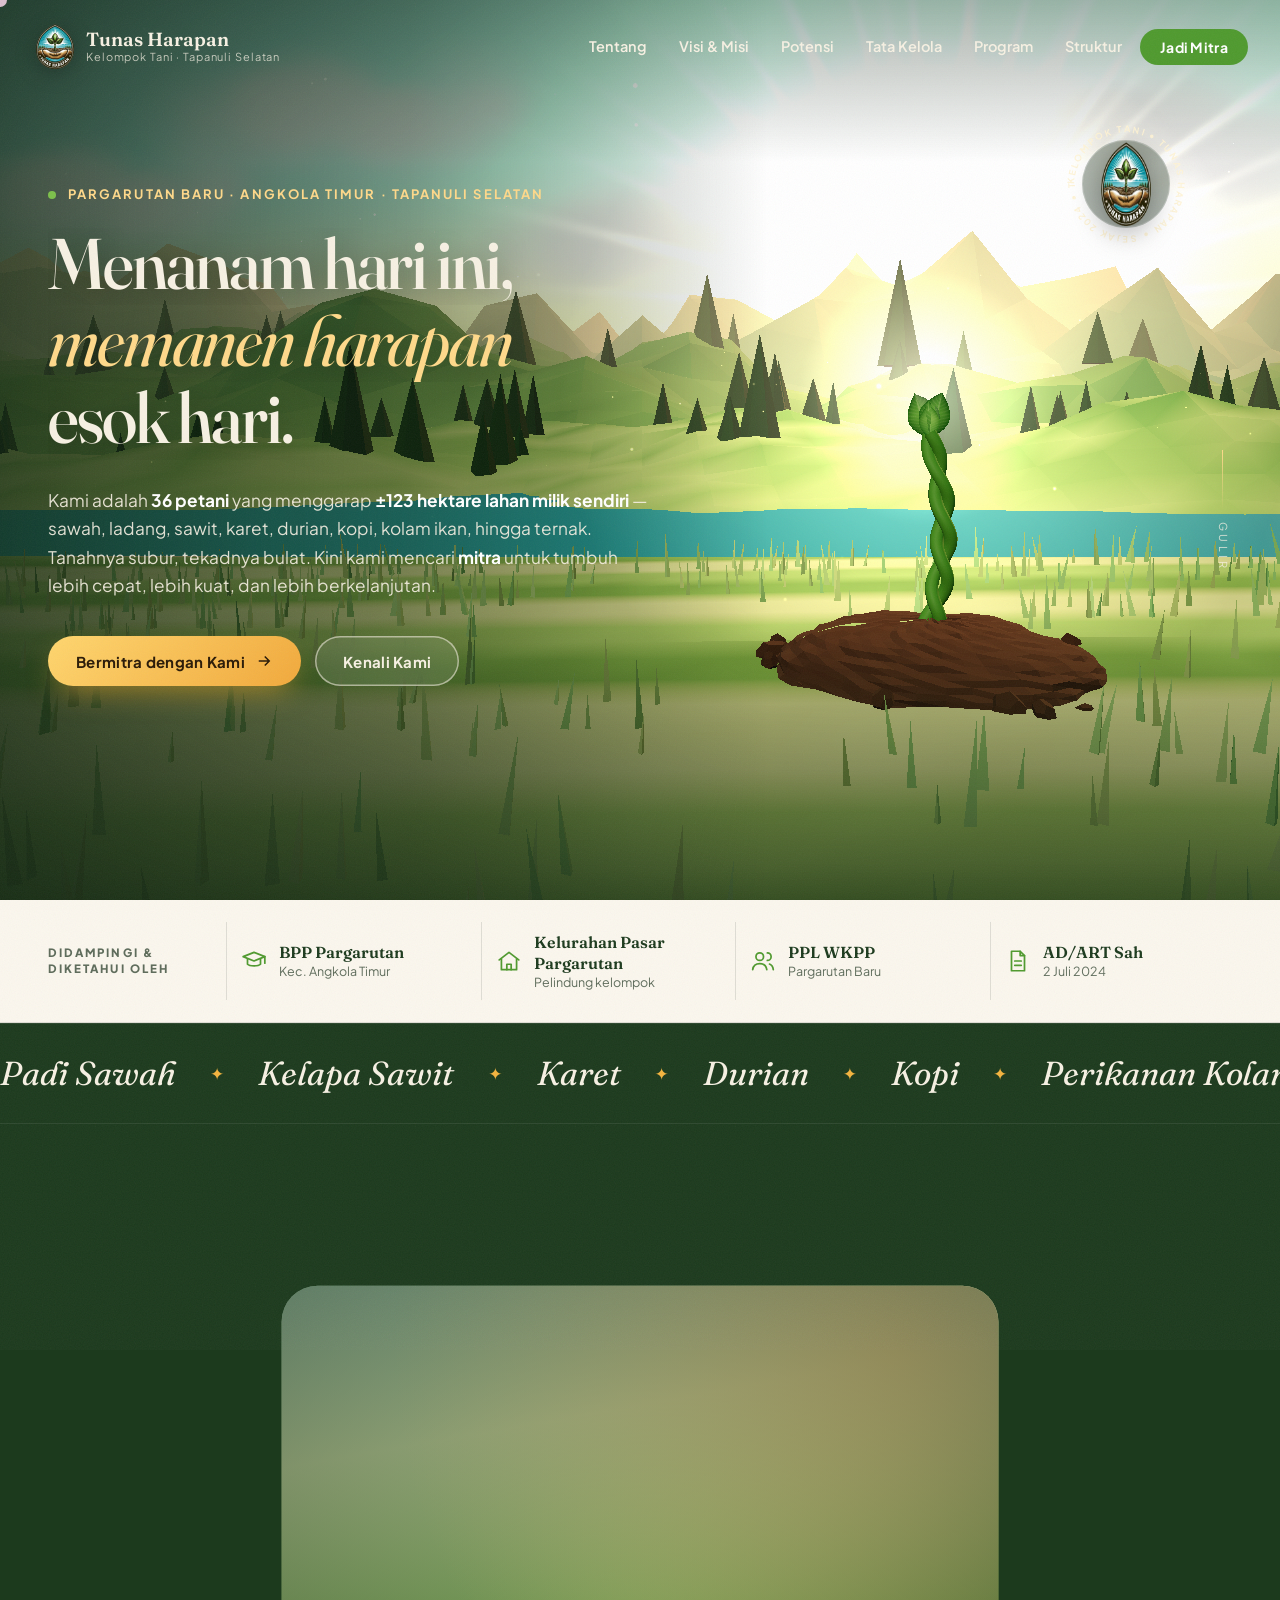
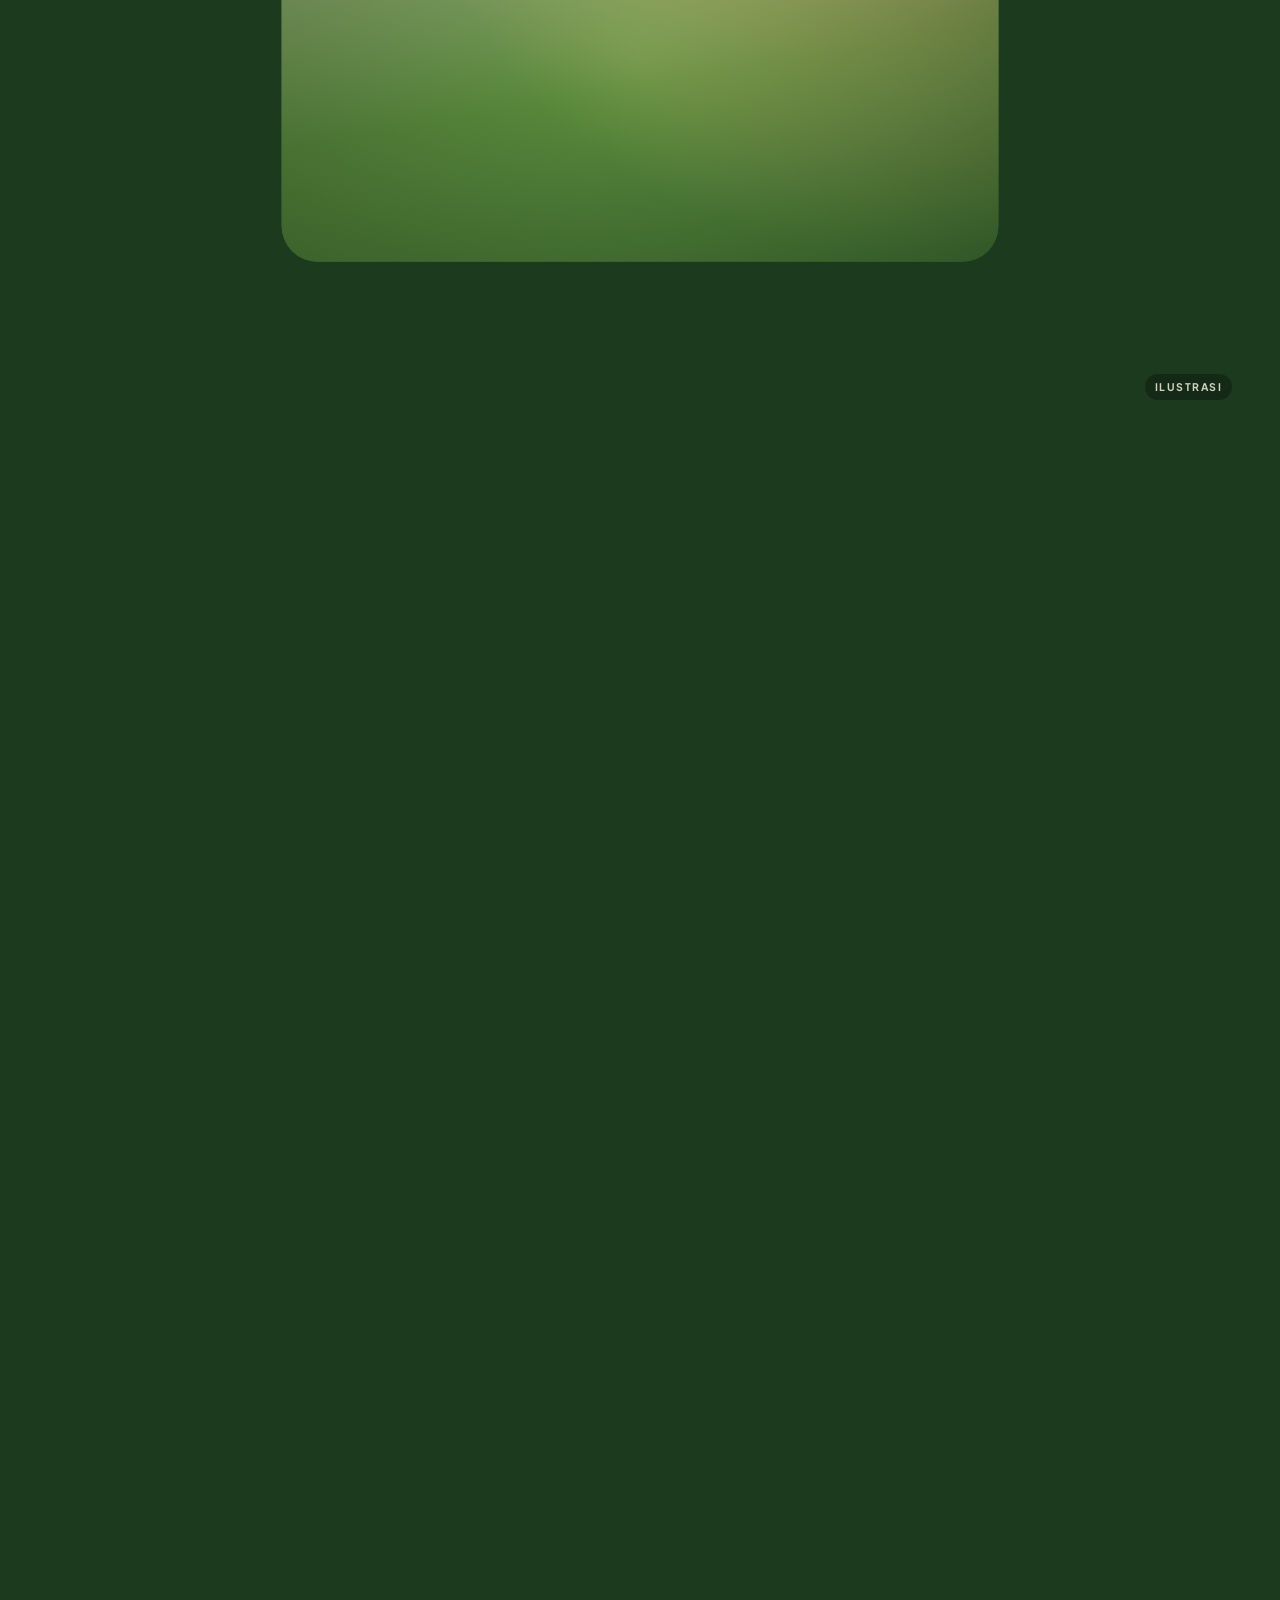
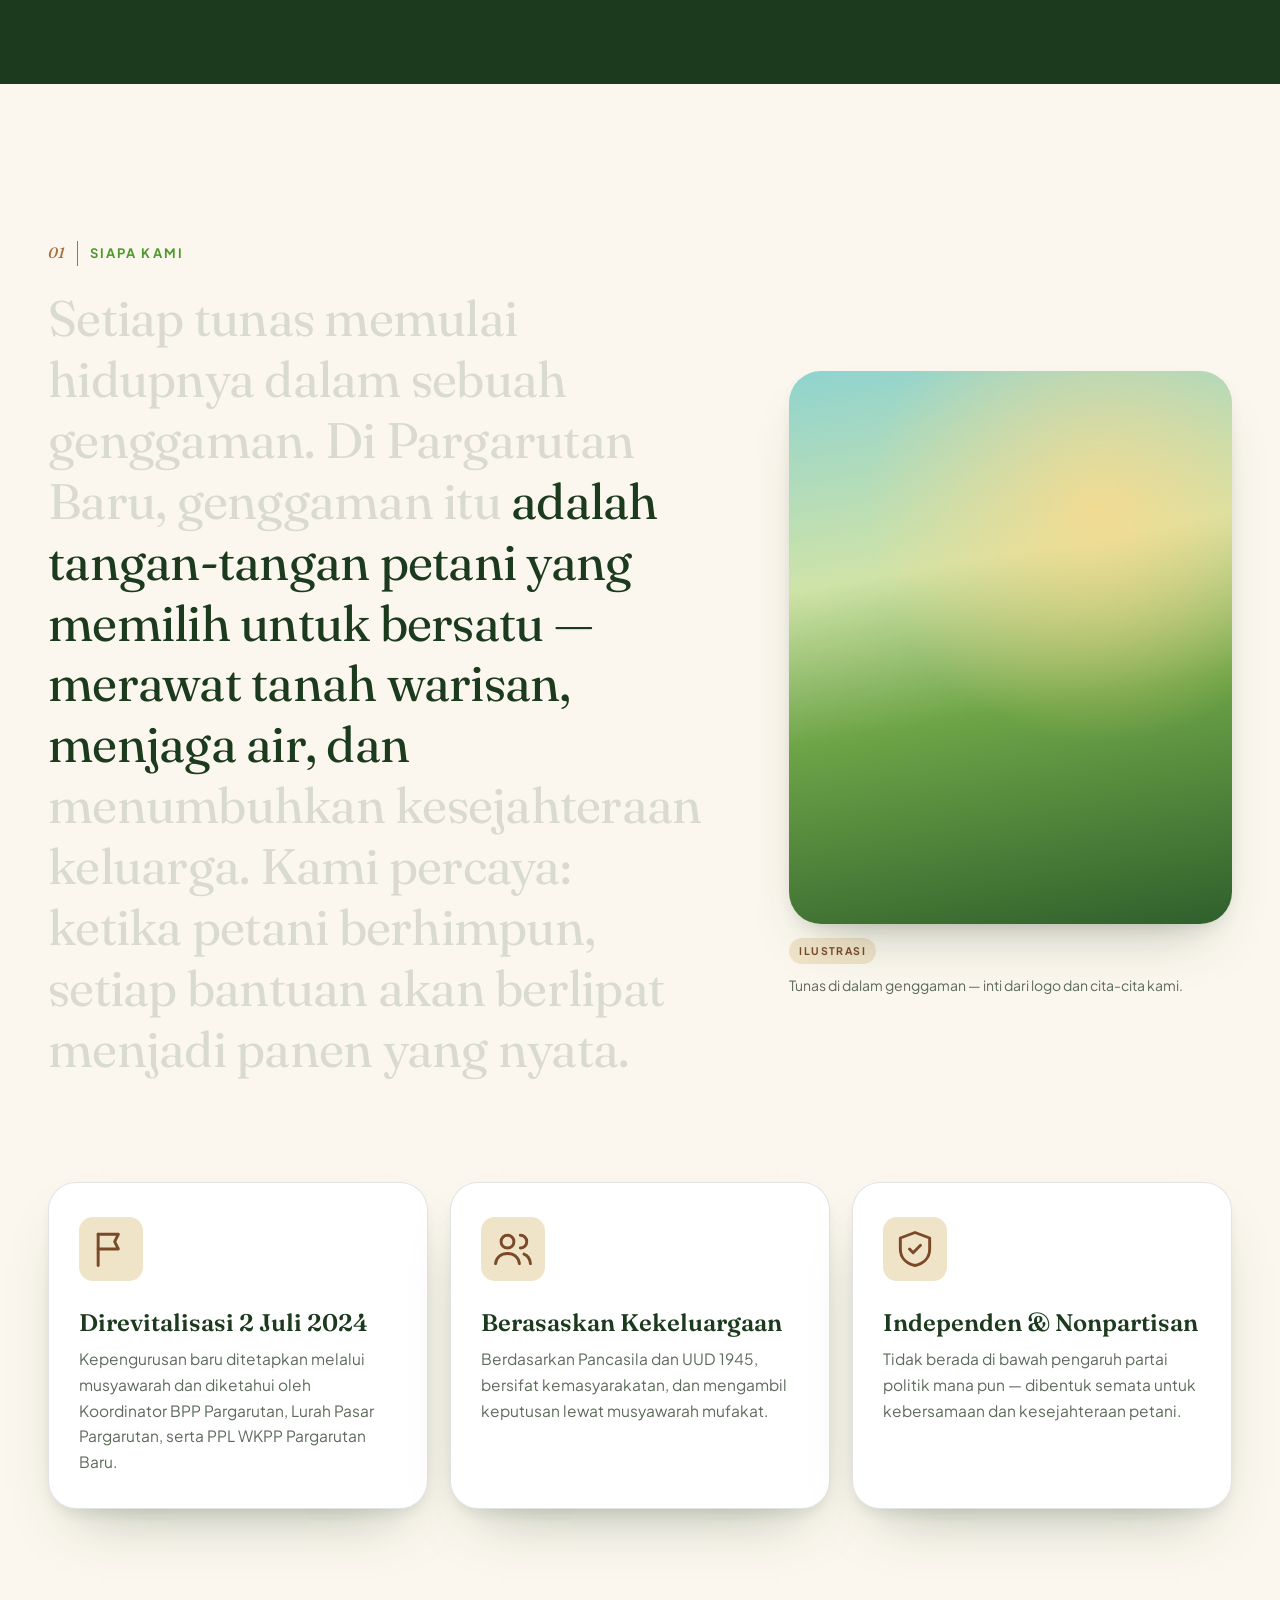
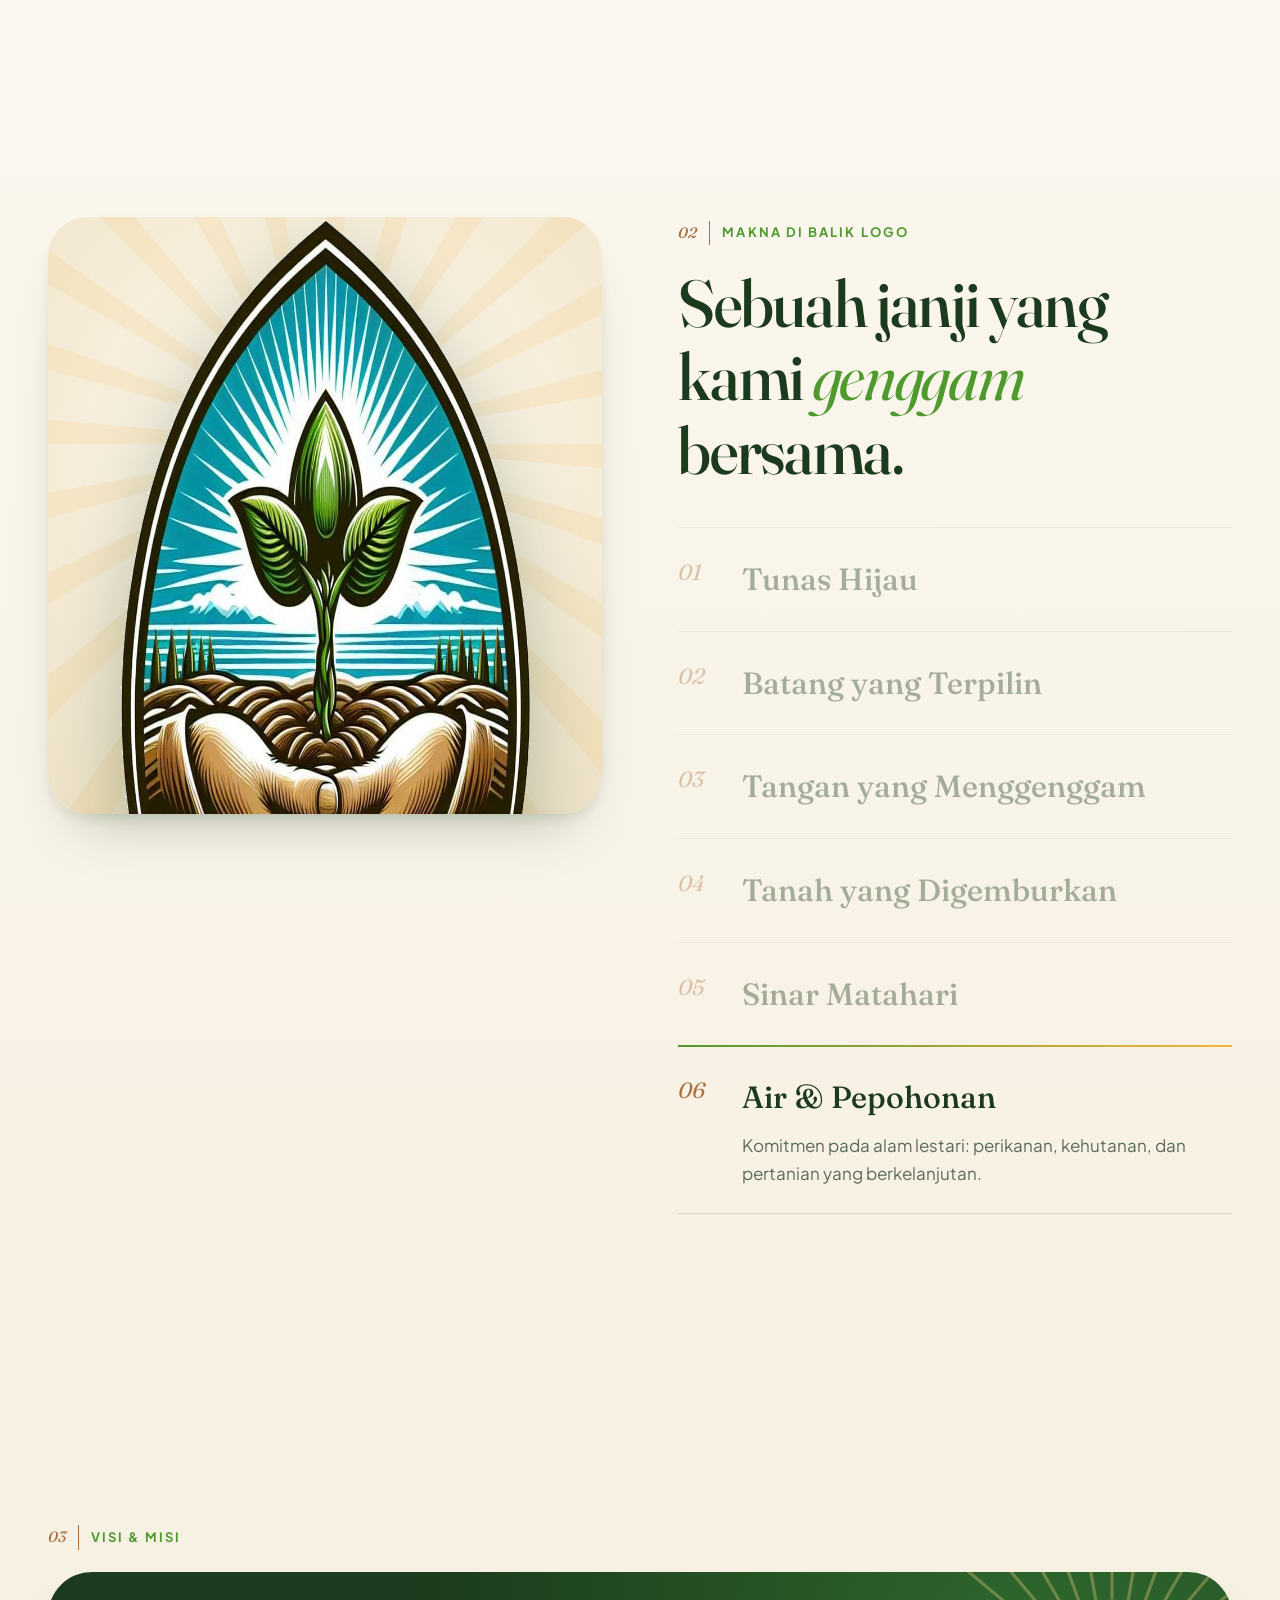
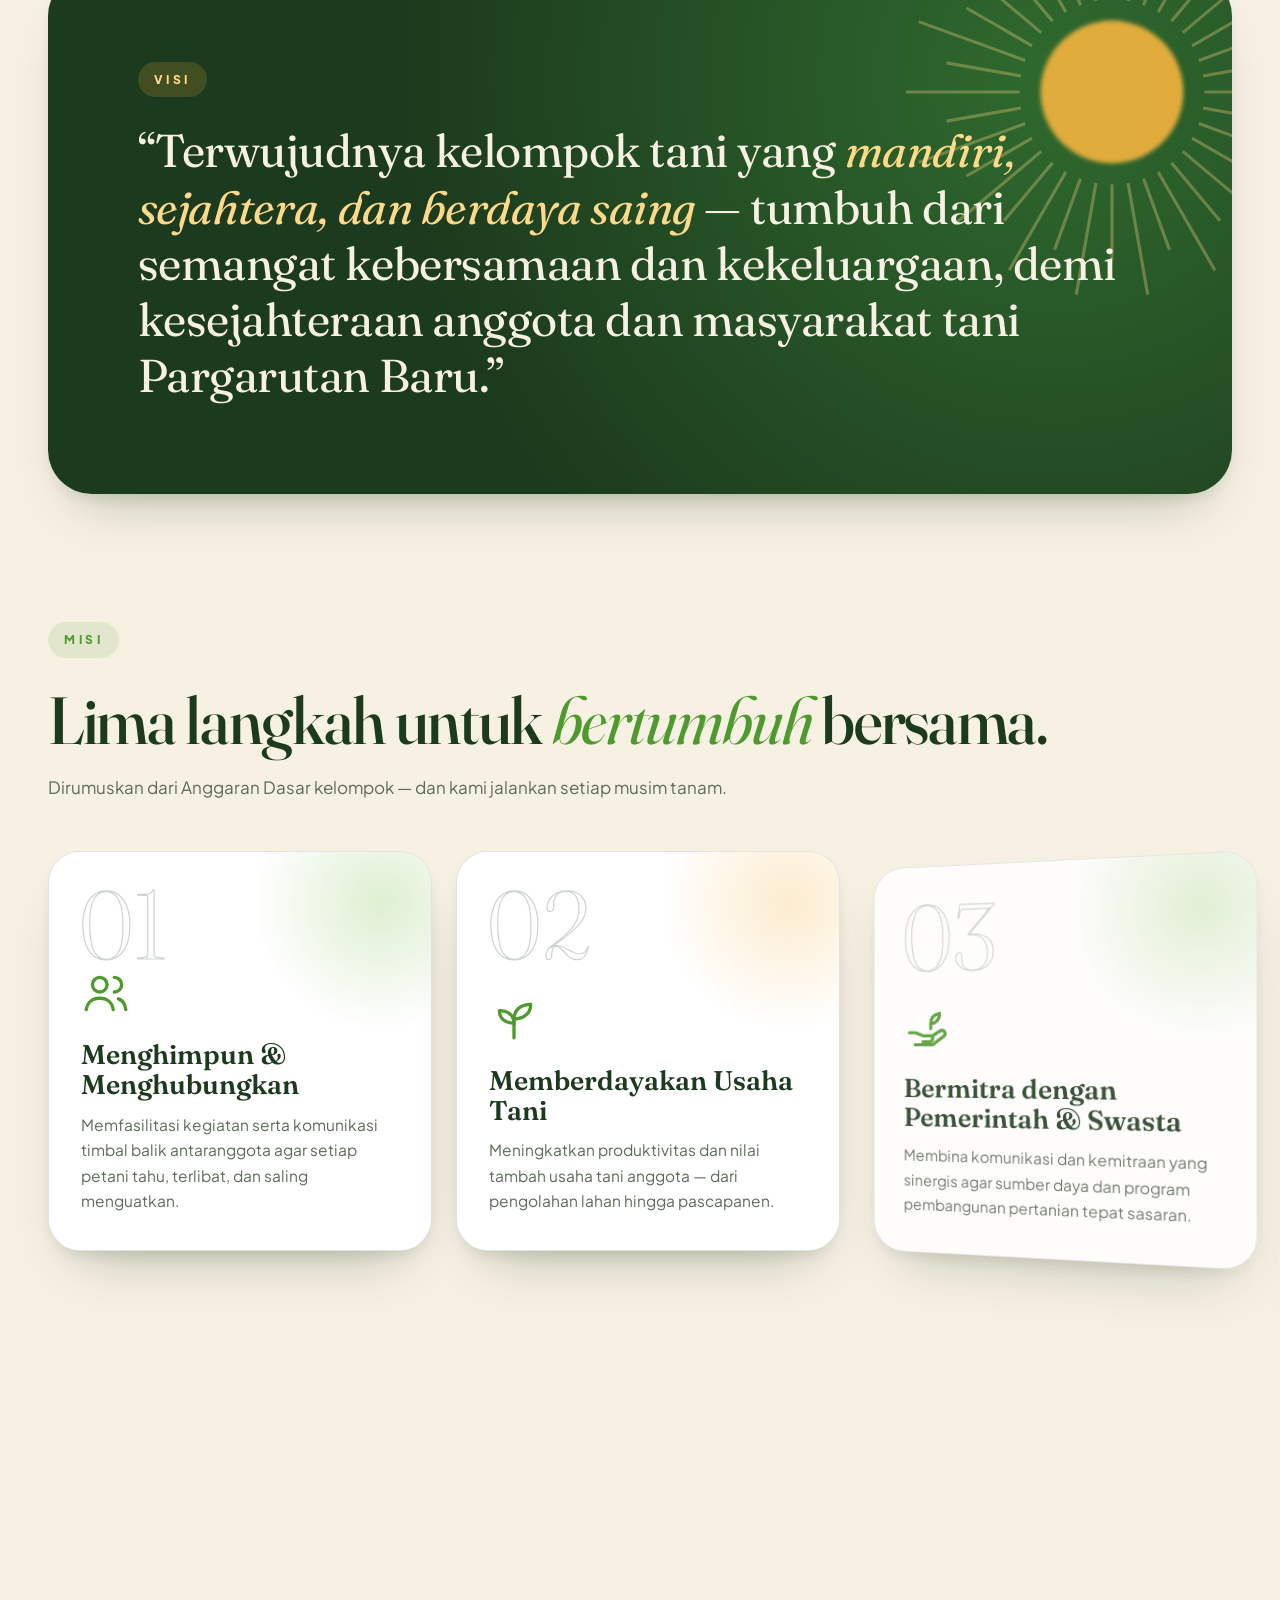
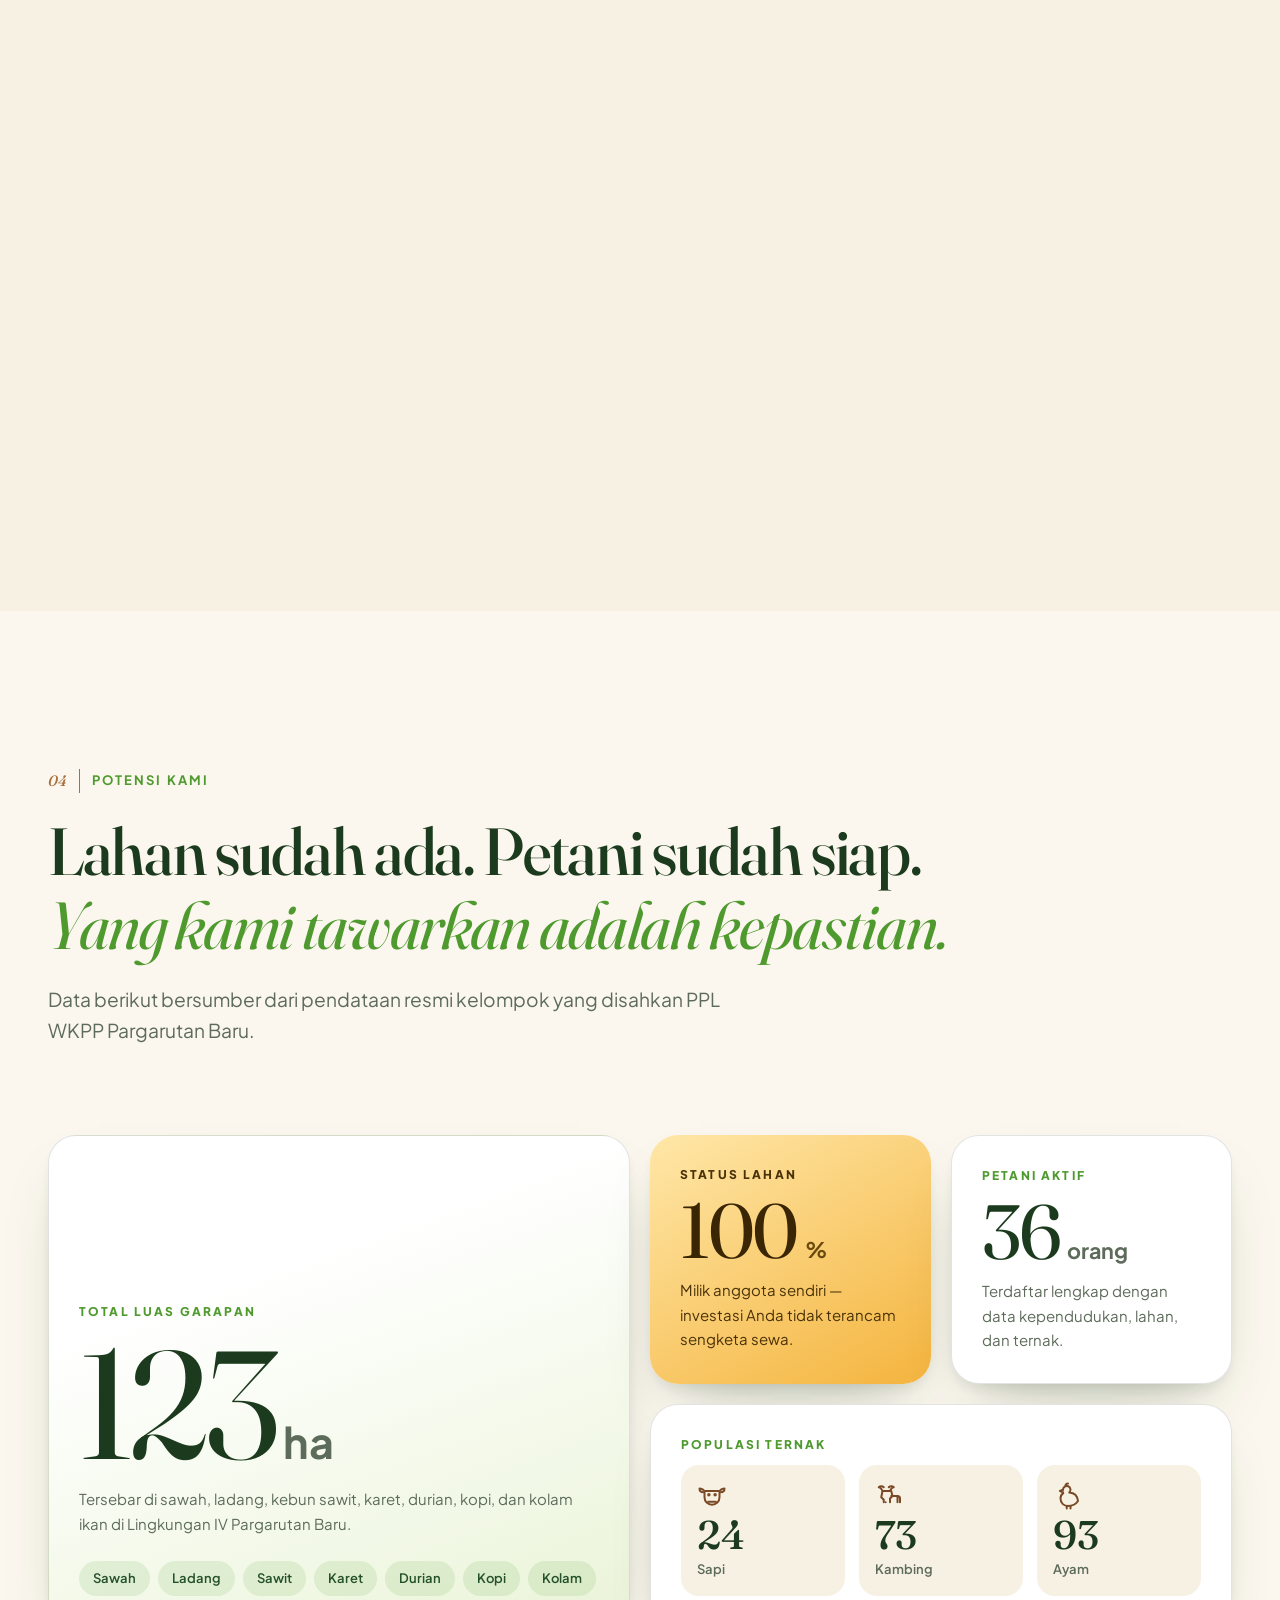
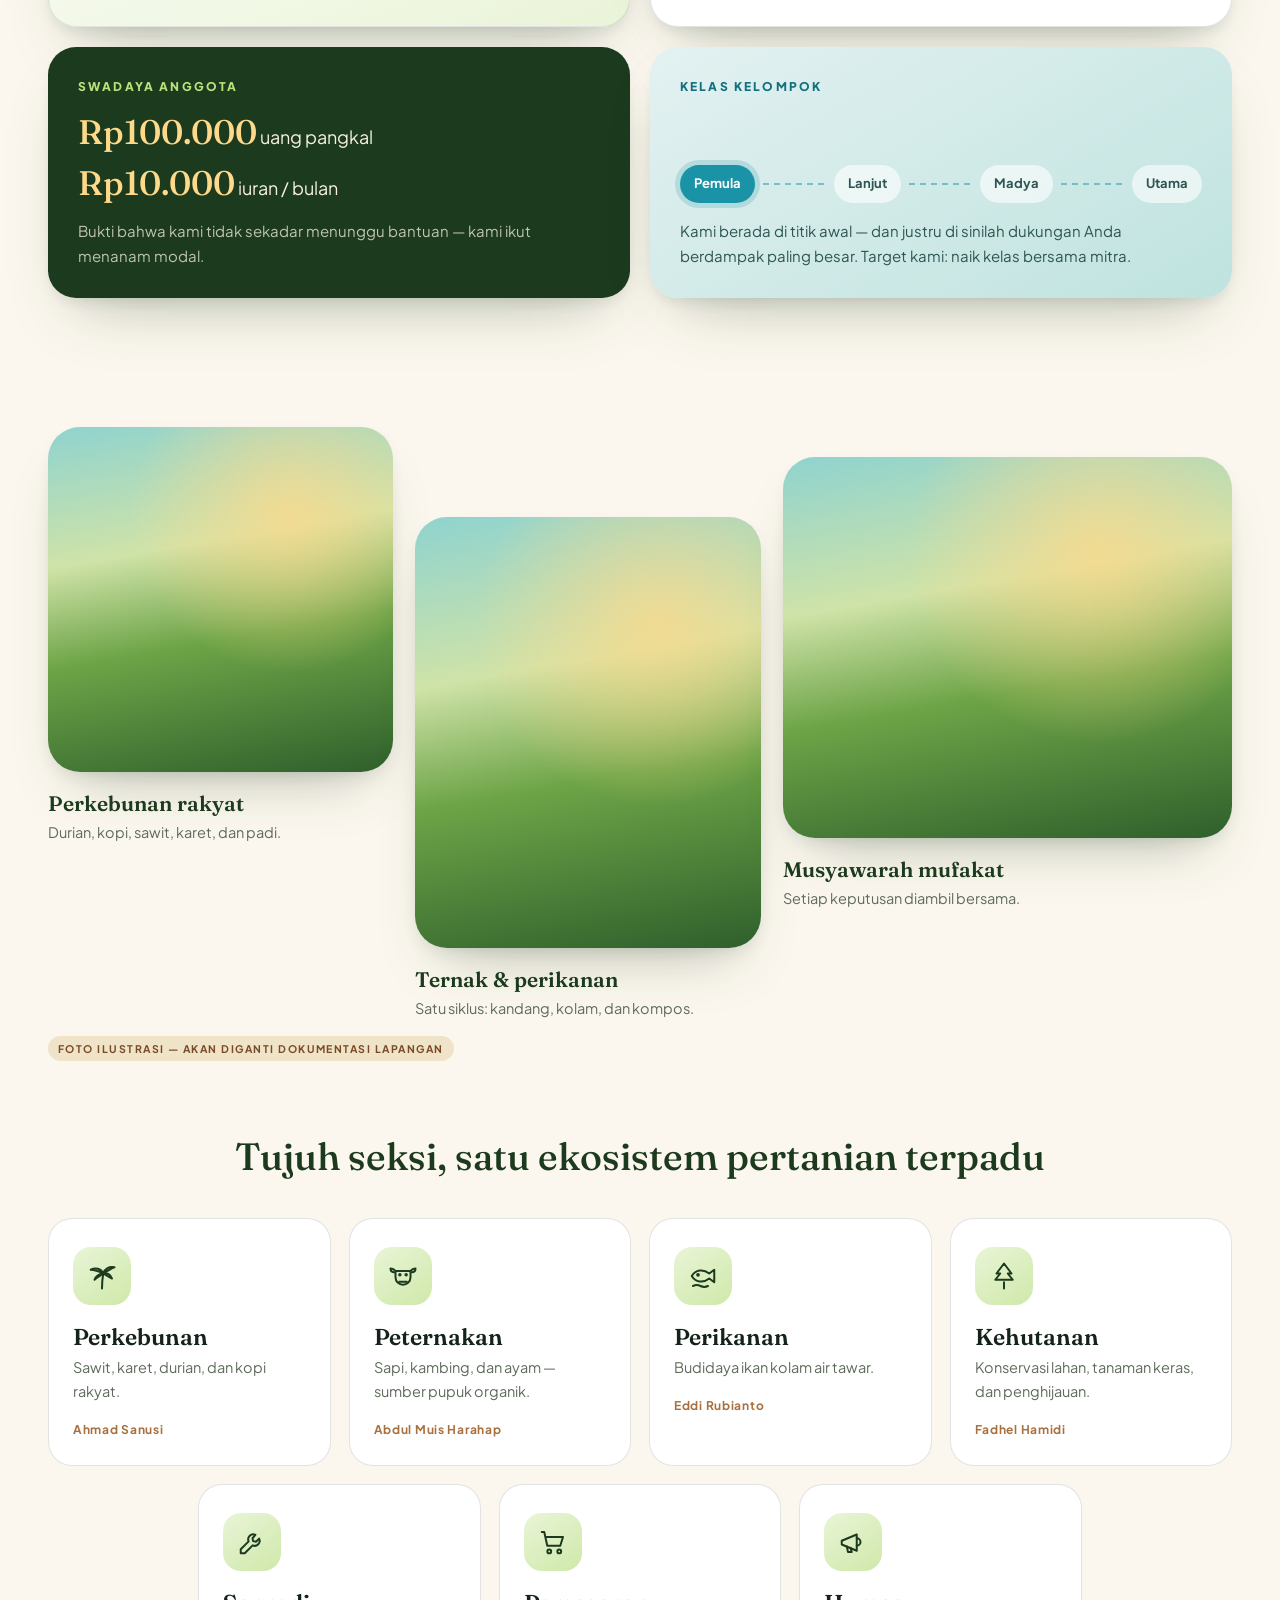
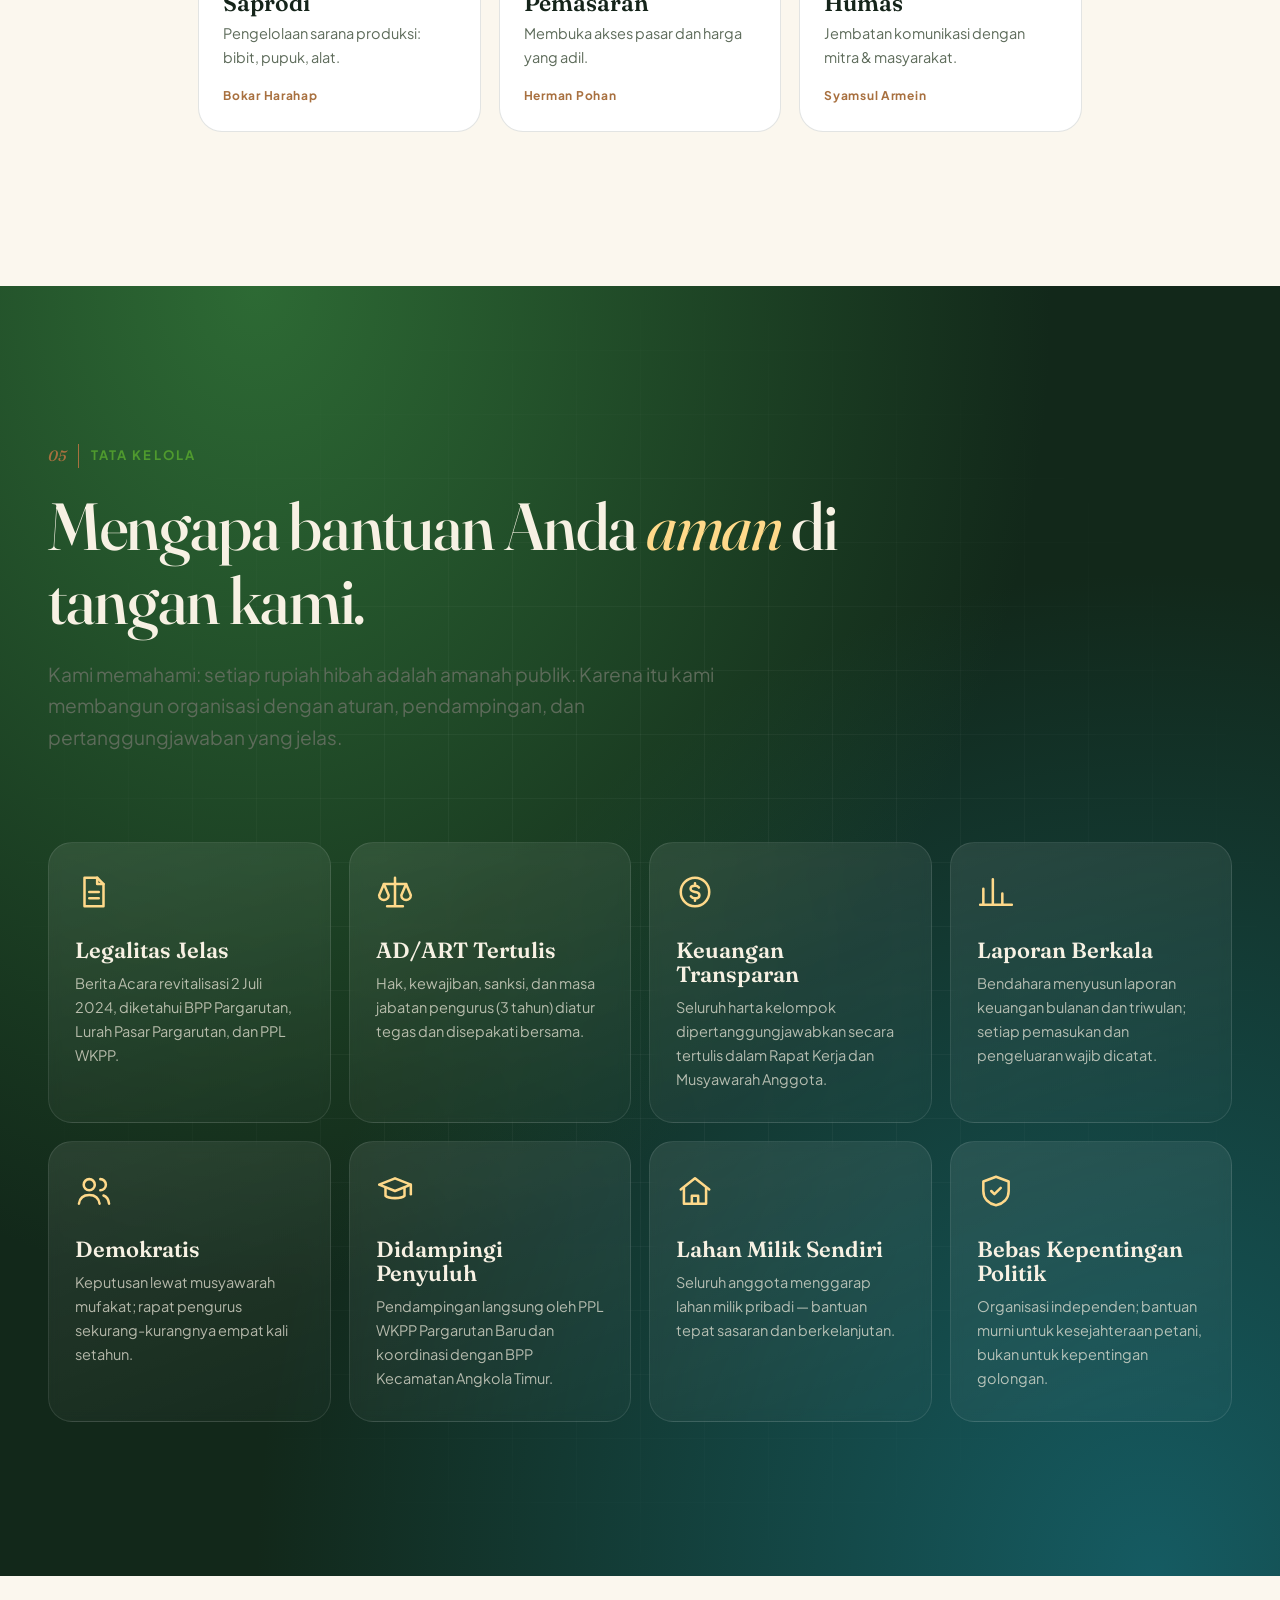
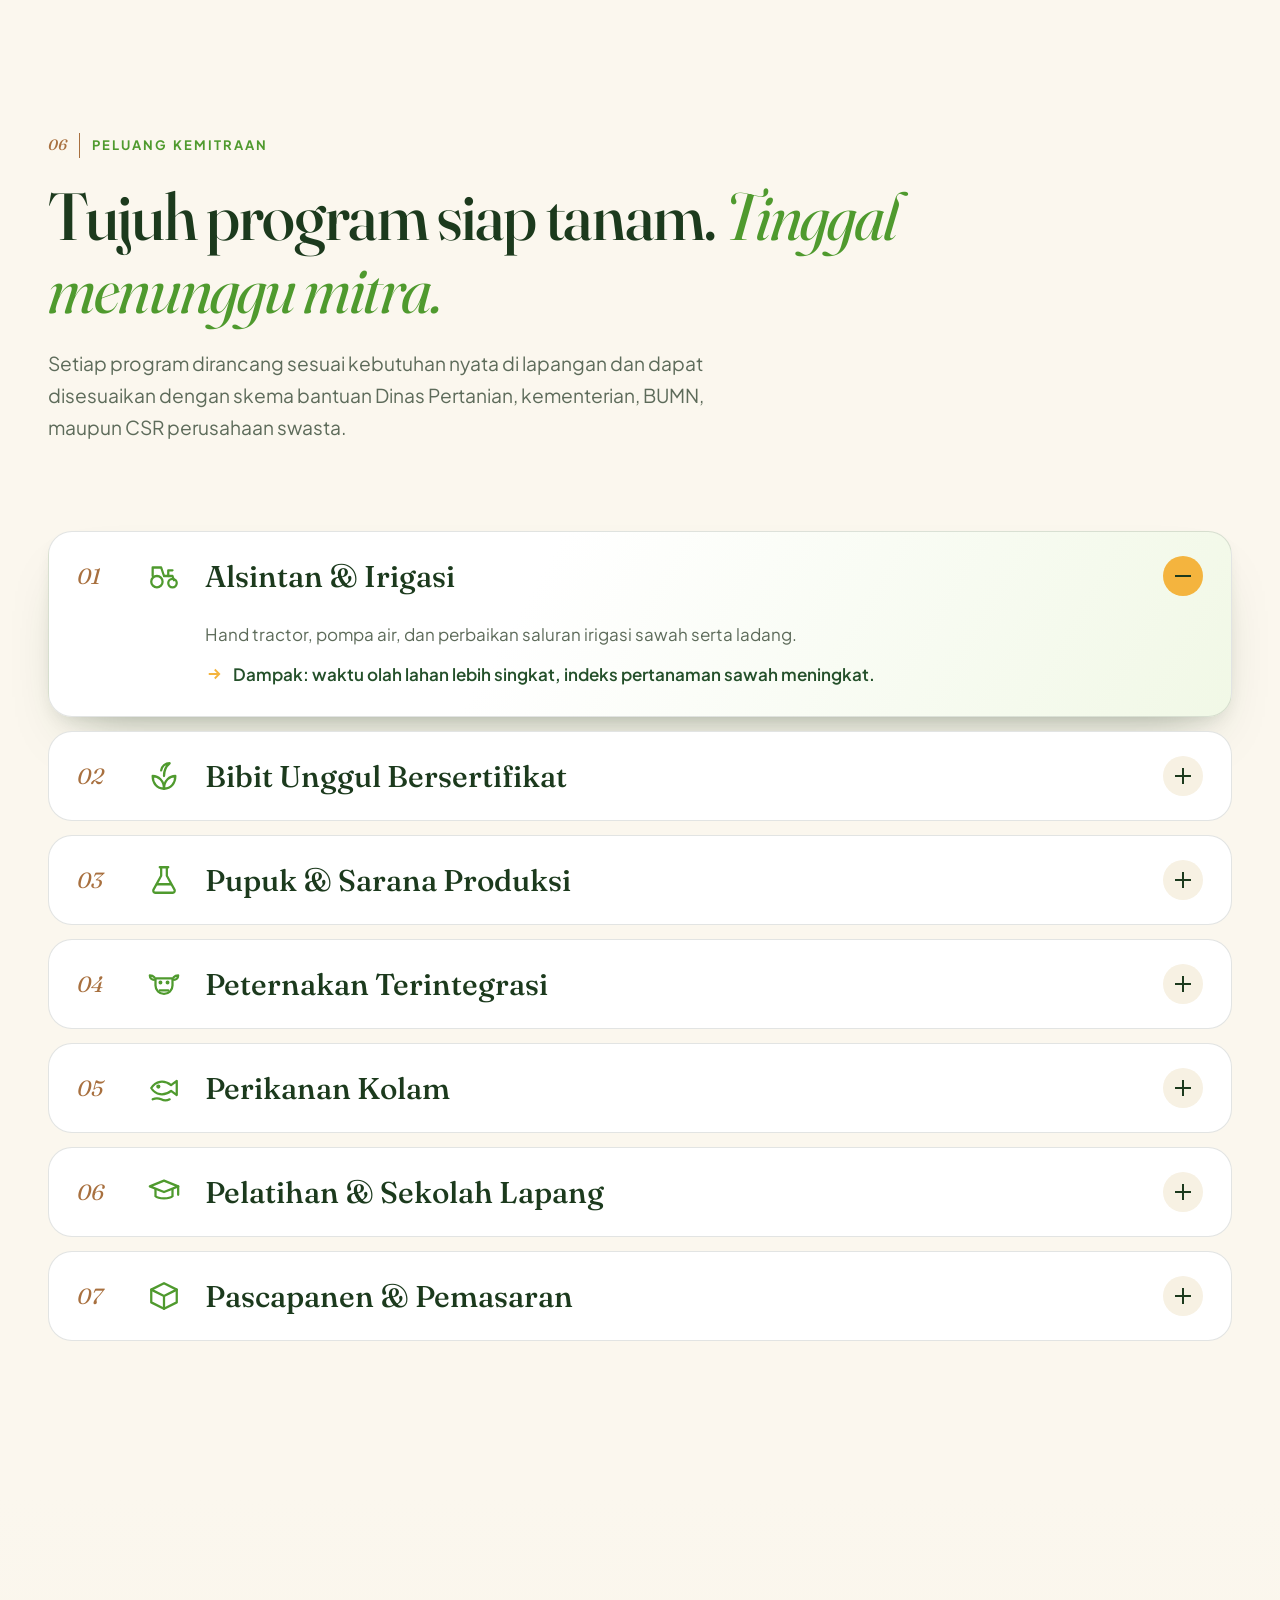
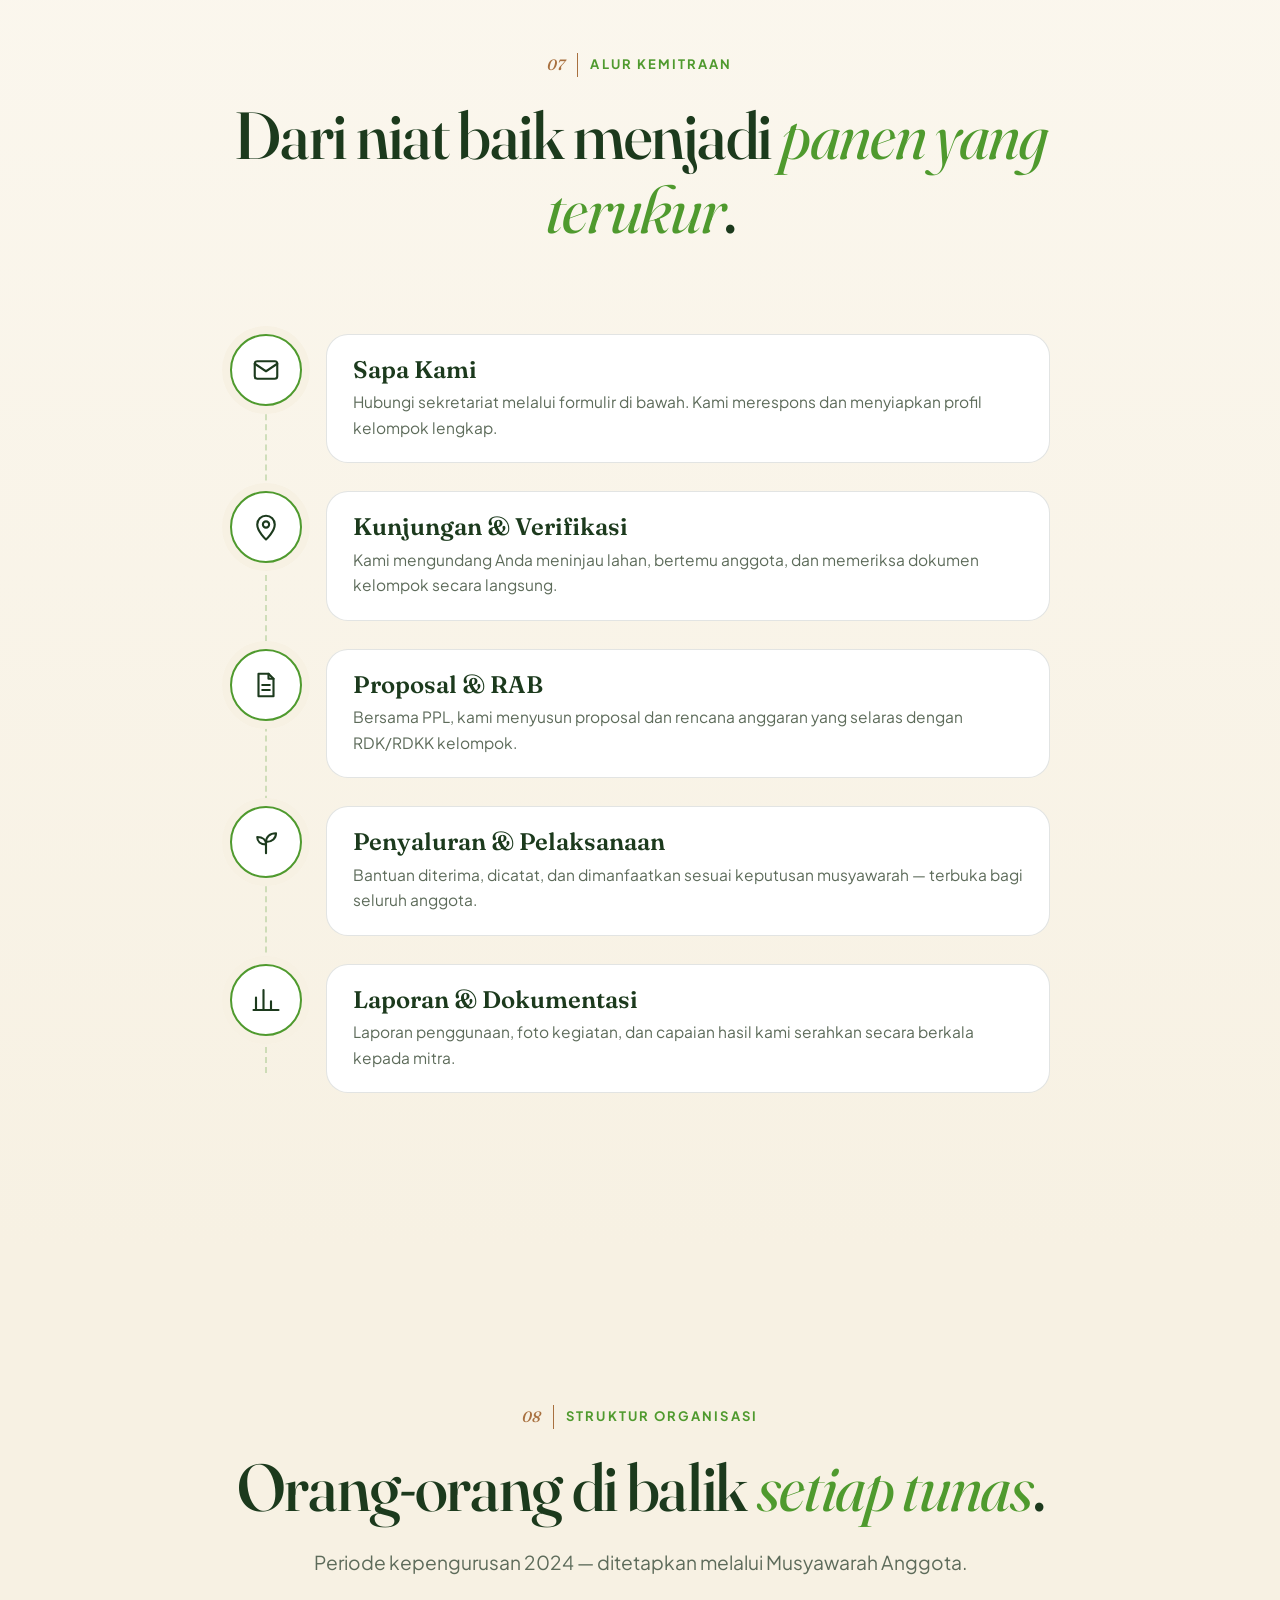
==== commit b3136533: "Tambahkan slot video latar hero (config.heroVideo) Co-Authored-By: Claude Opus 5.5 <noreply@anthropi" ====
--- a/index.html
+++ b/index.html
@@ -562,7 +562,15 @@
   <script src="assets/js/main.js"></script>
   <script type="module">
     import { initHero } from './assets/js/hero3d.js';
-    const api = initHero(document.getElementById('heroCanvas'));
+    const video = (window.TUNAS_CONFIG || {}).heroVideo;
+    const api = video ? null : initHero(document.getElementById('heroCanvas'));
+    if (video) {
+      const v = Object.assign(document.createElement('video'), { src: video, muted: true, loop: true, autoplay: true, playsInline: true });
+      v.className = 'hero__video';
+      v.setAttribute('aria-hidden', 'true');
+      document.getElementById('heroCanvas').replaceWith(v);
+      document.documentElement.classList.add('has-webgl');
+    }
     if (api) {
       document.documentElement.classList.add('has-webgl');
       window.__hero = api;
--- a/assets/css/style.css
+++ b/assets/css/style.css
@@ -205,6 +205,7 @@
 
 /* ---------- HERO ---------- */
 .hero { position: relative; height: 100svh; min-height: 640px; overflow: hidden; color: var(--cream); background: #e9c48a; }
+.hero__video { position: absolute; inset: 0; width: 100%; height: 100%; object-fit: cover; }
 .hero__canvas { position: absolute; inset: 0; width: 100%; height: 100%; display: block; }
 .hero__fallback {
   position: absolute; inset: 0;
@@ -708,3 +709,7 @@
   .manifesto__text .w { opacity: 1; }
 }
 @media (max-width: 620px) { .cinema__kicker { font-size: 10.5px; letter-spacing: .16em; } }
+
+/* Jika foto tidak tersedia: sembunyikan gambar rusak, tampilkan gradasi lanskap */
+img.is-missing { visibility: hidden; }
+.mask, .cinema__frame { background: radial-gradient(circle at 70% 25%, rgba(255, 217, 138, .75), transparent 45%), linear-gradient(170deg, #8fd3cf 0%, #cfe3a8 35%, #6da447 60%, #2f5f2c 100%); }
